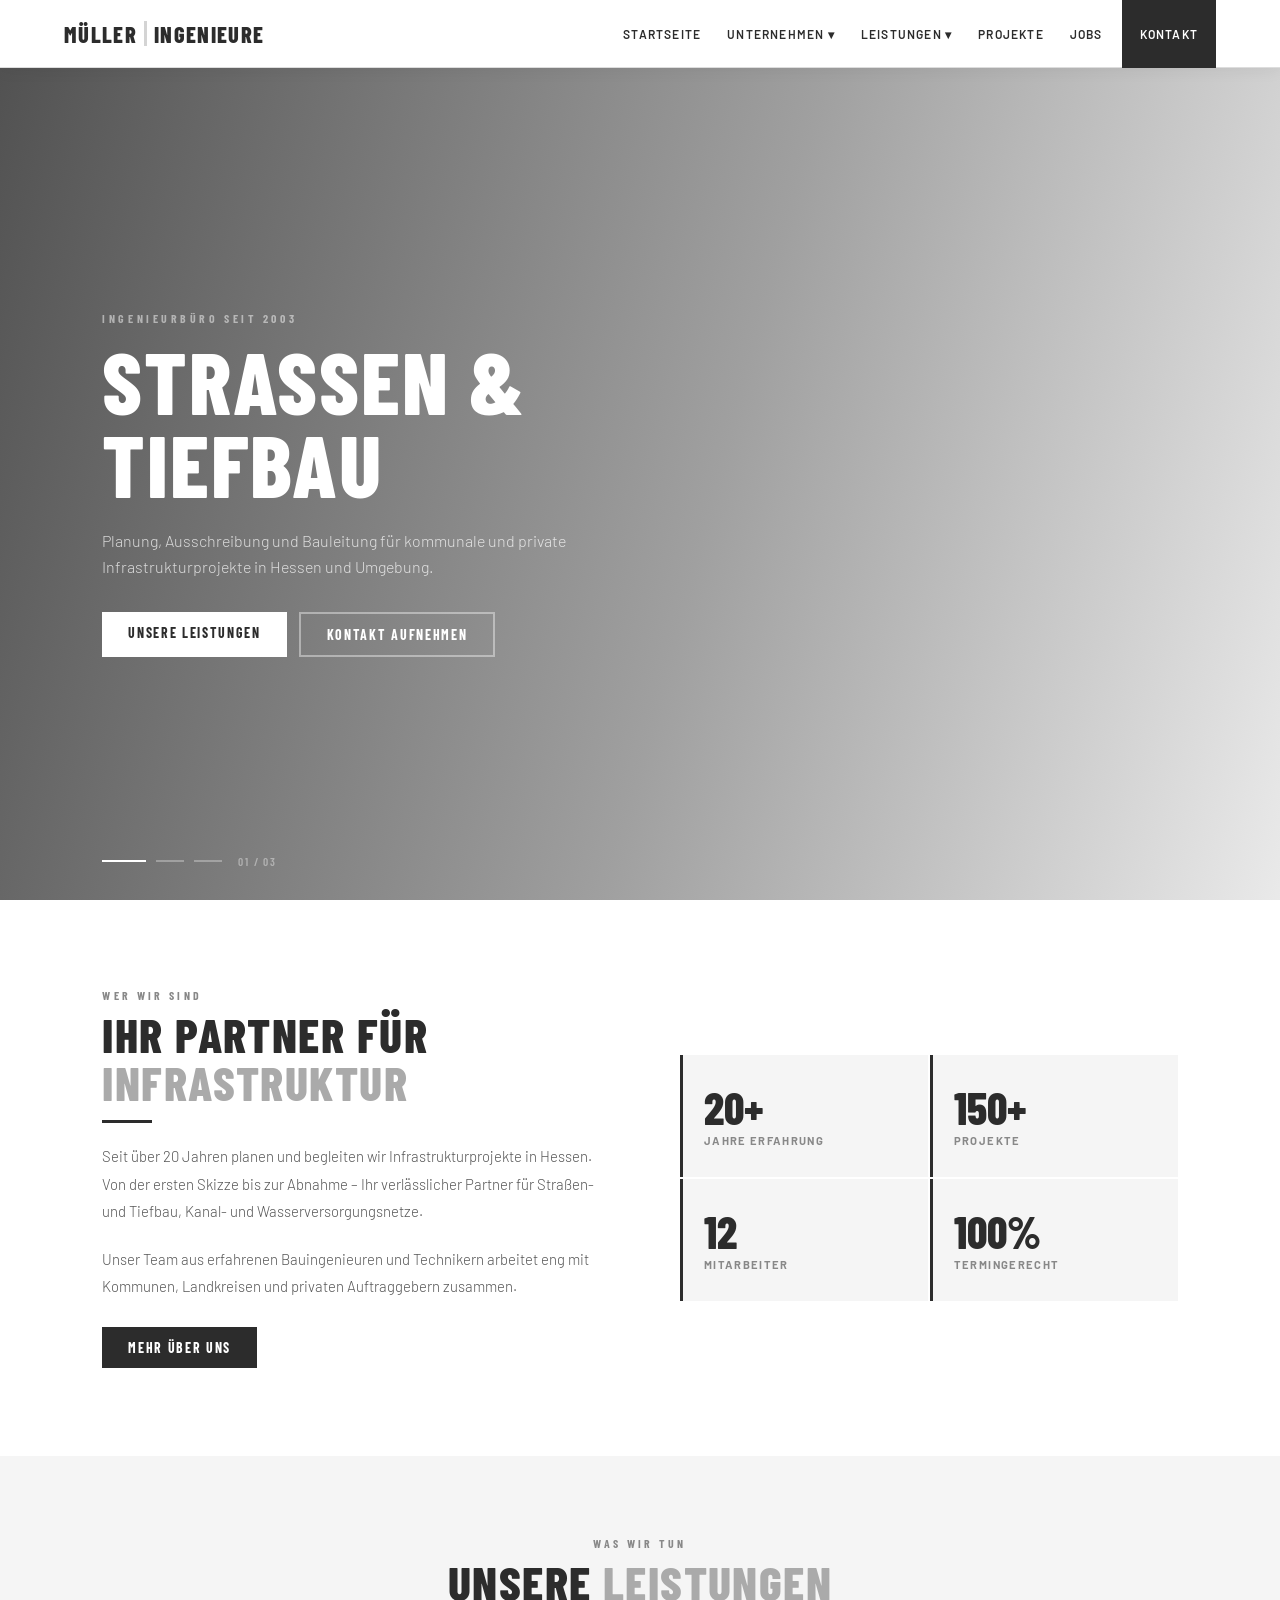
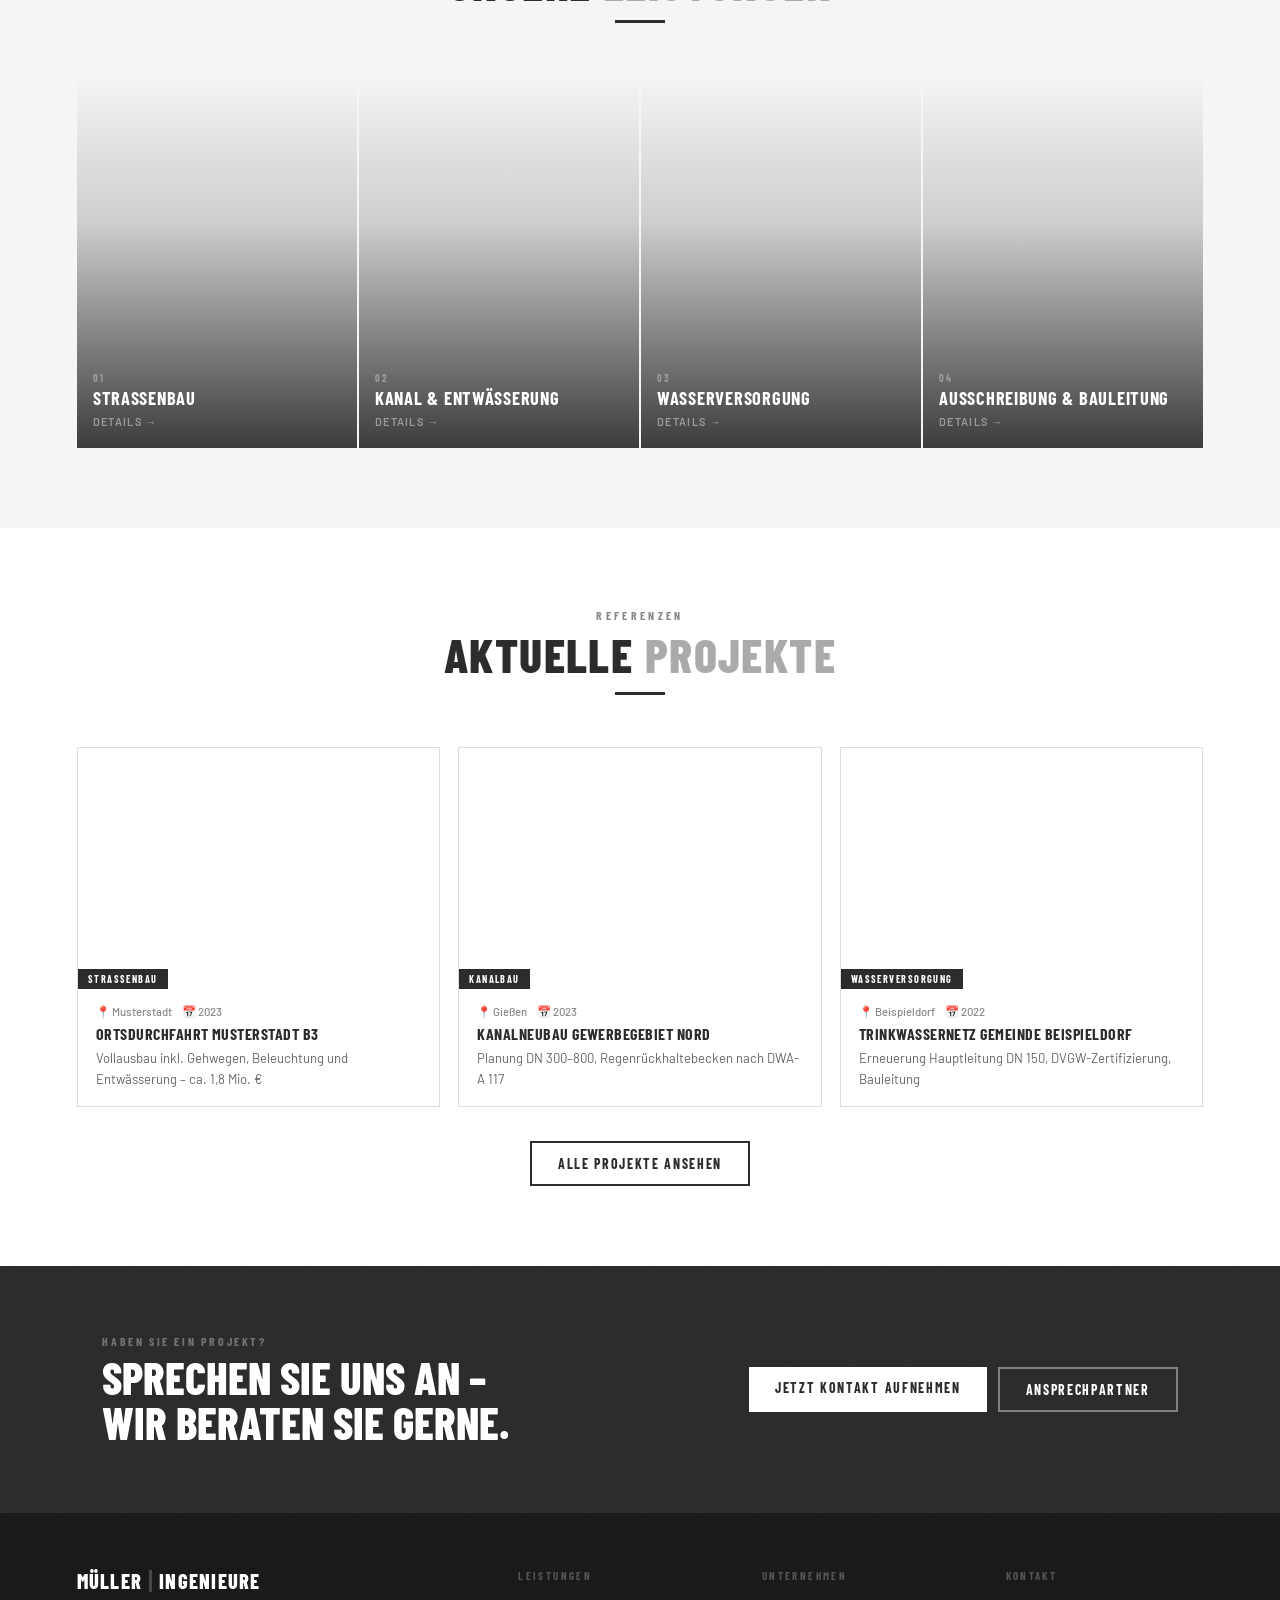
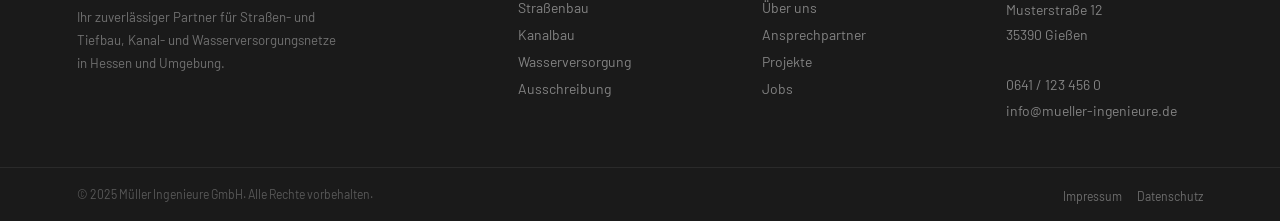
==== index.html @ ed6417db "Update fmt.Println output from 'Hello' to 'Goodbye'" ====
<!DOCTYPE html>
<html lang="de">
<head>
<meta charset="UTF-8">
<meta name="viewport" content="width=device-width, initial-scale=1.0">
<title>Müller Ingenieure – Straßen- und Tiefbau</title>
<link href="https://fonts.googleapis.com/css2?family=Barlow+Condensed:wght@400;600;700;800&family=Barlow:wght@300;400;500;600&display=swap" rel="stylesheet">
<style>
*,*::before,*::after{margin:0;padding:0;box-sizing:border-box}
html{scroll-behavior:smooth}
body{font-family:'Barlow',sans-serif;color:#2c2c2c;background:#fff;overflow-x:hidden}
a{text-decoration:none;color:inherit}
.page{display:none}.page.active{display:block}
/* NAV */
#topnav{position:fixed;top:0;left:0;right:0;z-index:900;height:68px;background:#fff;border-bottom:1px solid #ddd;box-shadow:0 2px 16px rgba(0,0,0,.06);display:flex;align-items:center;justify-content:space-between;padding:0 5%}
.nlogo{font-family:'Barlow Condensed',sans-serif;font-size:1.4rem;font-weight:800;color:#2c2c2c;letter-spacing:.06em;text-transform:uppercase;display:flex;align-items:center;gap:7px;cursor:pointer}
.nlogo em{display:inline-block;width:3px;height:1.1em;background:#2c2c2c;opacity:.2;font-style:normal}
.nlinks{display:flex;list-style:none}
.nlinks>li{position:relative}
.nlinks>li>a{display:block;padding:0 13px;line-height:68px;font-size:.75rem;font-weight:600;letter-spacing:.1em;text-transform:uppercase;transition:color .2s,background .2s}
.nlinks>li>a:hover,.nlinks>li:hover>a{color:#888;background:#f5f5f5}
.ncta{background:#2c2c2c!important;color:#fff!important;padding:0 18px!important;margin-left:6px}
.ncta:hover{background:#444!important}
.drop{display:none;position:absolute;top:68px;left:0;background:#fff;border-top:2px solid #2c2c2c;box-shadow:0 8px 24px rgba(0,0,0,.10);min-width:210px;z-index:1000}
.nlinks li:hover .drop{display:block}
.drop a{display:block;padding:11px 20px;font-size:.81rem;font-weight:500;letter-spacing:.04em;border-bottom:1px solid #f5f5f5;transition:background .15s,padding-left .15s}
.drop a:hover{background:#f5f5f5;padding-left:26px}
.hbg{display:none;flex-direction:column;gap:5px;cursor:pointer;padding:4px}
.hbg span{display:block;width:24px;height:2px;background:#2c2c2c}
#mobnav{display:none;position:fixed;top:68px;left:0;right:0;background:#fff;border-bottom:1px solid #ddd;z-index:899;padding:16px 5%;flex-direction:column}
#mobnav.open{display:flex}
#mobnav a{display:block;padding:12px 0;font-size:.9rem;font-weight:600;letter-spacing:.06em;text-transform:uppercase;border-bottom:1px solid #f5f5f5}
/* SHARED */
.sec{padding:80px 6%}.sec.bgl{background:#f5f5f5}.sec.bgd{background:#2c2c2c}
.sh{text-align:center;margin-bottom:52px}
.stag{font-family:'Barlow Condensed',sans-serif;font-size:.74rem;font-weight:700;letter-spacing:.28em;text-transform:uppercase;color:#888;margin-bottom:8px}
.stitle{font-family:'Barlow Condensed',sans-serif;font-size:clamp(2rem,4vw,3rem);font-weight:800;color:#2c2c2c;text-transform:uppercase;letter-spacing:.03em;line-height:1}
.stitle span{color:#aaa}
.sdiv{width:50px;height:3px;background:#2c2c2c;margin:14px auto 0}
.ph{height:230px;background:#2c2c2c;display:flex;align-items:center;padding:0 8%;position:relative;overflow:hidden}
.ph::before{content:'';position:absolute;inset:0;background:repeating-linear-gradient(-45deg,transparent,transparent 60px,rgba(255,255,255,.02) 60px,rgba(255,255,255,.02) 61px)}
.phi{position:relative;z-index:2}
.phi .stag{color:rgba(255,255,255,.4)}
.phi h1{font-family:'Barlow Condensed',sans-serif;font-size:clamp(2.4rem,5vw,4rem);font-weight:800;color:#fff;text-transform:uppercase;letter-spacing:.03em;line-height:1}
.bc{margin-top:12px;font-size:.76rem;color:rgba(255,255,255,.4);letter-spacing:.06em}
.bc a{color:rgba(255,255,255,.55)}.bc span{margin:0 7px}
.btn{display:inline-block;padding:12px 26px;font-family:'Barlow Condensed',sans-serif;font-size:.87rem;font-weight:700;letter-spacing:.12em;text-transform:uppercase;border:none;cursor:pointer;transition:all .2s}
.bd{background:#2c2c2c;color:#fff}.bd:hover{background:#444}
.bo{background:transparent;color:#2c2c2c;border:2px solid #2c2c2c}.bo:hover{background:#2c2c2c;color:#fff}
.bl{background:#fff;color:#2c2c2c}.bl:hover{background:#f5f5f5}
.bg2{background:transparent;color:#fff;border:2px solid rgba(255,255,255,.4)}.bg2:hover{border-color:#fff}
/* HERO */
.hero{height:calc(100vh - 68px);min-height:520px;position:relative;overflow:hidden}
.sl{position:absolute;inset:0;opacity:0;transition:opacity 1.2s ease}
.sl.active{opacity:1;z-index:2}
.slbg{position:absolute;inset:0;background-size:cover;background-position:center;transform:scale(1.06);transition:transform 7s ease;filter:grayscale(25%)}
.sl.active .slbg{transform:scale(1)}
.slov{position:absolute;inset:0;background:linear-gradient(105deg,rgba(44,44,44,.82) 0%,rgba(44,44,44,.45) 55%,rgba(44,44,44,.1) 100%)}
.slc{position:relative;z-index:3;height:100%;display:flex;flex-direction:column;justify-content:center;padding:0 8%;max-width:760px}
.se{font-family:'Barlow Condensed',sans-serif;font-size:.74rem;font-weight:700;letter-spacing:.3em;text-transform:uppercase;color:rgba(255,255,255,.5);margin-bottom:14px;opacity:0;transform:translateY(16px);transition:opacity .6s .4s,transform .6s .4s}
.st{font-family:'Barlow Condensed',sans-serif;font-size:clamp(3rem,7vw,5.5rem);font-weight:800;line-height:.95;color:#fff;text-transform:uppercase;letter-spacing:.02em;margin-bottom:22px;opacity:0;transform:translateY(24px);transition:opacity .7s .6s,transform .7s .6s}
.ss{font-size:1rem;font-weight:300;color:rgba(255,255,255,.75);line-height:1.65;max-width:480px;margin-bottom:32px;opacity:0;transform:translateY(16px);transition:opacity .7s .8s,transform .7s .8s}
.sb{display:flex;gap:12px;flex-wrap:wrap;opacity:0;transform:translateY(16px);transition:opacity .7s 1s,transform .7s 1s}
.sl.active .se,.sl.active .st,.sl.active .ss,.sl.active .sb{opacity:1;transform:translateY(0)}
.snav{position:absolute;bottom:32px;left:8%;z-index:10;display:flex;align-items:center;gap:10px}
.dot{width:28px;height:2px;background:rgba(255,255,255,.3);cursor:pointer;transition:all .3s}
.dot.active{background:#fff;width:44px}
.sctr{font-family:'Barlow Condensed',sans-serif;font-size:.72rem;font-weight:600;color:rgba(255,255,255,.4);letter-spacing:.15em;margin-left:6px}
/* INTRO */
.ig{display:grid;grid-template-columns:1fr 1fr;gap:80px;align-items:center;padding:88px 8%}
.it .stitle{text-align:left}.it .sdiv{margin:14px 0 0}
.it p{margin-top:20px;font-size:.93rem;font-weight:300;line-height:1.85;color:#555}
.nums{display:grid;grid-template-columns:1fr 1fr;gap:2px}
.nb{background:#f5f5f5;padding:30px 24px;position:relative}
.nb::before{content:'';position:absolute;top:0;left:0;width:3px;height:100%;background:#2c2c2c}
.nb strong{display:block;font-family:'Barlow Condensed',sans-serif;font-size:2.8rem;font-weight:800;color:#2c2c2c;line-height:1}
.nb span{display:block;margin-top:4px;font-size:.7rem;font-weight:700;letter-spacing:.12em;text-transform:uppercase;color:#888}
/* LEISTUNGEN KACHELN */
.lg4{display:grid;grid-template-columns:repeat(4,1fr);gap:2px}
.lc{position:relative;aspect-ratio:3/4;overflow:hidden;cursor:pointer}
.lcbg{position:absolute;inset:0;background-size:cover;background-position:center;filter:grayscale(55%);transition:transform .5s,filter .4s}
.lc:hover .lcbg{transform:scale(1.07);filter:grayscale(0%)}
.lcov{position:absolute;inset:0;background:linear-gradient(to top,rgba(44,44,44,.92) 0%,rgba(44,44,44,.2) 60%,transparent 100%)}
.lcnt{position:absolute;bottom:0;left:0;right:0;padding:20px 16px}
.lnum{font-family:'Barlow Condensed',sans-serif;font-size:.64rem;font-weight:700;letter-spacing:.2em;color:rgba(255,255,255,.35);margin-bottom:4px}
.lttl{font-family:'Barlow Condensed',sans-serif;font-size:1.15rem;font-weight:700;color:#fff;text-transform:uppercase;letter-spacing:.04em;line-height:1.1;margin-bottom:7px}
.llnk{font-size:.68rem;font-weight:600;letter-spacing:.12em;text-transform:uppercase;color:rgba(255,255,255,.45);transition:color .2s}
.lc:hover .llnk{color:#fff}
/* PROJEKT KARTEN */
.pg{display:grid;grid-template-columns:repeat(3,1fr);gap:18px}
.pc{background:#fff;border:1px solid #ddd;overflow:hidden;transition:transform .3s,box-shadow .3s}
.pc:hover{transform:translateY(-4px);box-shadow:0 12px 32px rgba(0,0,0,.10)}
.pc.hidden{display:none}
.pi{width:100%;aspect-ratio:3/2;background-size:cover;background-position:center;position:relative;filter:grayscale(20%);transition:filter .3s}
.pc:hover .pi{filter:grayscale(0%)}
.ptag{position:absolute;bottom:0;left:0;background:#2c2c2c;color:#fff;font-family:'Barlow Condensed',sans-serif;font-size:.64rem;font-weight:700;letter-spacing:.14em;text-transform:uppercase;padding:4px 10px}
.pb{padding:16px 18px}
.pm{display:flex;gap:10px;flex-wrap:wrap;margin-bottom:5px}
.pm span{font-size:.71rem;color:#888;font-weight:500}
.pnm{font-family:'Barlow Condensed',sans-serif;font-size:1rem;font-weight:700;color:#2c2c2c;text-transform:uppercase;letter-spacing:.03em;line-height:1.2;margin-bottom:5px}
.pdsc{font-size:.82rem;color:#666;line-height:1.6}
.fbar{display:flex;flex-wrap:wrap;gap:5px;justify-content:center;margin-bottom:40px}
.fb{padding:8px 20px;border:1px solid #ddd;background:transparent;color:#888;font-family:'Barlow Condensed',sans-serif;font-size:.78rem;font-weight:700;letter-spacing:.12em;text-transform:uppercase;cursor:pointer;transition:all .2s}
.fb:hover{border-color:#2c2c2c;color:#2c2c2c}
.fb.active{background:#2c2c2c;border-color:#2c2c2c;color:#fff}
/* CTA */
.cta{background:#2c2c2c;padding:68px 8%;display:flex;align-items:center;justify-content:space-between;flex-wrap:wrap;gap:26px;position:relative;overflow:hidden}
.cta::before{content:'';position:absolute;inset:0;background:repeating-linear-gradient(-45deg,transparent,transparent 40px,rgba(255,255,255,.02) 40px,rgba(255,255,255,.02) 41px)}
.ctatxt{position:relative}
.ctatxt p{font-family:'Barlow Condensed',sans-serif;font-size:.74rem;font-weight:700;letter-spacing:.22em;text-transform:uppercase;color:rgba(255,255,255,.35);margin-bottom:7px}
.ctatxt h2{font-family:'Barlow Condensed',sans-serif;font-size:clamp(1.8rem,3.5vw,2.8rem);font-weight:800;color:#fff;text-transform:uppercase;line-height:1}
.ctaact{position:relative;display:flex;gap:11px;flex-wrap:wrap}
/* ÜBER UNS */
.ug{display:grid;grid-template-columns:1fr 1fr;gap:78px;align-items:center;padding:88px 8%}
.uiw{position:relative}
.uimg{width:100%;aspect-ratio:4/3;background-size:cover;background-position:center;filter:grayscale(20%)}
.uiw::after{content:'';position:absolute;bottom:-16px;right:-16px;width:55%;height:55%;border:3px solid #e0e0e0;z-index:-1}
.ut .stitle{text-align:left}.ut .sdiv{margin:14px 0 0}
.ut p{margin-top:20px;font-size:.91rem;font-weight:300;line-height:1.85;color:#555}
.wg{display:grid;grid-template-columns:repeat(3,1fr);gap:2px}
.wb{background:#fff;padding:34px 26px;border-top:3px solid transparent;transition:border-color .3s}
.wb:hover{border-color:#2c2c2c}
.wi{font-size:1.9rem;margin-bottom:12px}
.wt{font-family:'Barlow Condensed',sans-serif;font-size:1.05rem;font-weight:700;color:#2c2c2c;text-transform:uppercase;letter-spacing:.05em;margin-bottom:8px}
.wtx{font-size:.84rem;color:#888;line-height:1.7}
.tli{display:flex;gap:24px;margin-bottom:36px;position:relative;max-width:660px;margin-left:auto;margin-right:auto}
.tli:not(:last-child)::after{content:'';position:absolute;left:37px;top:50px;width:2px;bottom:-36px;background:#e0e0e0}
.tly{flex-shrink:0;width:74px;height:74px;background:#2c2c2c;display:flex;align-items:center;justify-content:center;font-family:'Barlow Condensed',sans-serif;font-size:.88rem;font-weight:800;color:#fff;letter-spacing:.04em;position:relative;z-index:1}
.tlc{padding-top:18px}
.tlc h3{font-family:'Barlow Condensed',sans-serif;font-size:1.05rem;font-weight:700;color:#2c2c2c;text-transform:uppercase;letter-spacing:.04em;margin-bottom:4px}
.tlc p{font-size:.84rem;color:#888;line-height:1.7}
/* TEAM */
.tg{display:grid;grid-template-columns:repeat(3,1fr);gap:20px}
.tc{background:#fff;border:1px solid #ddd;overflow:hidden;transition:transform .3s,box-shadow .3s}
.tc:hover{transform:translateY(-4px);box-shadow:0 12px 32px rgba(0,0,0,.09)}
.tp{width:100%;aspect-ratio:3/4;background-size:cover;background-position:top center;filter:grayscale(25%);transition:filter .3s}
.tc:hover .tp{filter:grayscale(0%)}
.tbdy{padding:20px 17px}
.trol{font-family:'Barlow Condensed',sans-serif;font-size:.64rem;font-weight:700;letter-spacing:.22em;text-transform:uppercase;color:#888;margin-bottom:4px}
.tnm{font-family:'Barlow Condensed',sans-serif;font-size:1.28rem;font-weight:800;color:#2c2c2c;text-transform:uppercase;letter-spacing:.03em;line-height:1.1;margin-bottom:9px}
.tfo{font-size:.81rem;color:#555;line-height:1.6;margin-bottom:14px}
.tco{border-top:1px solid #eee;padding-top:12px}
.tco a{display:flex;align-items:center;gap:7px;font-size:.8rem;color:#888;margin-bottom:6px;transition:color .2s}
.tco a:hover{color:#2c2c2c}
/* LEISTUNGEN SEITE */
.lss{padding:88px 8%;display:grid;grid-template-columns:1fr 1fr;gap:78px;align-items:center}
.lss.rev{direction:rtl}.lss.rev>*{direction:ltr}
.lss.bgl{background:#f5f5f5}
.limg{width:100%;aspect-ratio:4/3;background-size:cover;background-position:center;filter:grayscale(20%)}
.lt .stitle{text-align:left;font-size:clamp(1.8rem,3vw,2.4rem)}
.lt .sdiv{margin:12px 0 0}
.lt p{margin-top:18px;font-size:.89rem;font-weight:300;line-height:1.85;color:#555}
.ll{margin-top:18px;list-style:none;display:flex;flex-direction:column;gap:7px}
.ll li{display:flex;align-items:flex-start;gap:10px;font-size:.85rem;color:#444;line-height:1.5}
.ll li::before{content:'→';font-family:'Barlow Condensed',sans-serif;font-weight:700;color:#2c2c2c;flex-shrink:0;margin-top:1px}
.lbdg{display:inline-block;margin-top:16px;padding:8px 14px;background:#2c2c2c;color:#fff;font-family:'Barlow Condensed',sans-serif;font-size:.7rem;font-weight:700;letter-spacing:.15em;text-transform:uppercase}
/* JOBS */
.beng{display:grid;grid-template-columns:repeat(4,1fr);gap:2px}
.bbi{background:#fff;padding:28px 22px}
.bicon{font-size:1.9rem;margin-bottom:11px}
.btit{font-family:'Barlow Condensed',sans-serif;font-size:1rem;font-weight:700;color:#2c2c2c;text-transform:uppercase;letter-spacing:.05em;margin-bottom:7px}
.btxt{font-size:.83rem;color:#888;line-height:1.65}
.jlist{display:flex;flex-direction:column;gap:2px;margin-bottom:42px}
.jcard{border:1px solid #ddd;padding:24px 28px;display:flex;justify-content:space-between;align-items:center;flex-wrap:wrap;gap:14px;background:#fff;transition:border-color .2s,transform .2s}
.jcard:hover{border-color:#2c2c2c;transform:translateX(4px)}
.jttl{font-family:'Barlow Condensed',sans-serif;font-size:1.18rem;font-weight:700;color:#2c2c2c;text-transform:uppercase;letter-spacing:.04em;margin-bottom:6px}
.jtags{display:flex;flex-wrap:wrap;gap:5px}
.jtag{font-family:'Barlow Condensed',sans-serif;font-size:.64rem;font-weight:700;letter-spacing:.14em;text-transform:uppercase;color:#888;background:#f5f5f5;padding:3px 9px}
.ini{background:#f5f5f5;padding:38px 42px;display:flex;justify-content:space-between;align-items:center;flex-wrap:wrap;gap:22px;border-left:4px solid #2c2c2c}
.ini h3{font-family:'Barlow Condensed',sans-serif;font-size:1.38rem;font-weight:800;color:#2c2c2c;text-transform:uppercase;letter-spacing:.04em;margin-bottom:7px}
.ini p{font-size:.86rem;color:#888;line-height:1.7;max-width:470px}
/* KONTAKT */
.kg{display:grid;grid-template-columns:1fr 1.4fr;gap:66px;align-items:start}
.kh{font-family:'Barlow Condensed',sans-serif;font-size:1.45rem;font-weight:800;color:#2c2c2c;text-transform:uppercase;letter-spacing:.04em;margin-bottom:22px}
.ii{display:flex;gap:13px;margin-bottom:18px;align-items:flex-start}
.iico{width:38px;height:38px;background:#f5f5f5;display:flex;align-items:center;justify-content:center;font-size:.92rem;flex-shrink:0}
.itx strong{display:block;font-size:.67rem;font-weight:700;letter-spacing:.17em;text-transform:uppercase;color:#888;margin-bottom:2px}
.itx span{font-size:.87rem;color:#2c2c2c;line-height:1.6}
.itx a{color:#2c2c2c;transition:color .2s}.itx a:hover{color:#888}
.fttl{font-family:'Barlow Condensed',sans-serif;font-size:1.45rem;font-weight:800;color:#2c2c2c;text-transform:uppercase;letter-spacing:.04em;margin-bottom:22px}
.fr2{display:grid;grid-template-columns:1fr 1fr;gap:10px}
.fg{display:flex;flex-direction:column;gap:5px;margin-bottom:10px}
.fg label{font-size:.67rem;font-weight:700;letter-spacing:.14em;text-transform:uppercase;color:#888}
.fg input,.fg textarea,.fg select{width:100%;padding:12px 13px;border:1px solid #ddd;background:#f5f5f5;font-family:'Barlow',sans-serif;font-size:.89rem;color:#2c2c2c;outline:none;transition:border-color .2s,background .2s;appearance:none;-webkit-appearance:none}
.fg input:focus,.fg textarea:focus,.fg select:focus{border-color:#2c2c2c;background:#fff}
.fg textarea{height:120px;resize:none}
.fn{font-size:.76rem;color:#888;line-height:1.6;margin-bottom:14px}
.fn a{color:#2c2c2c}
/* FOOTER */
footer{background:#1a1a1a}
.fm{display:grid;grid-template-columns:2fr 1fr 1fr 1fr;gap:46px;padding:56px 6% 44px}
.flogo{font-family:'Barlow Condensed',sans-serif;font-size:1.28rem;font-weight:800;color:#fff;letter-spacing:.06em;text-transform:uppercase;display:flex;align-items:center;gap:7px;margin-bottom:13px}
.flogo em{display:inline-block;width:3px;height:1.1em;background:#fff;opacity:.2;font-style:normal}
.fbrand p{font-size:.83rem;color:rgba(255,255,255,.38);line-height:1.75;max-width:265px}
.fc h4{font-family:'Barlow Condensed',sans-serif;font-size:.68rem;font-weight:700;letter-spacing:.22em;text-transform:uppercase;color:rgba(255,255,255,.26);margin-bottom:15px}
.fc ul{list-style:none}
.fc ul li{margin-bottom:8px}
.fc ul li a{font-size:.875rem;color:rgba(255,255,255,.46);transition:color .2s}
.fc ul li a:hover{color:#fff}
.fc address{font-style:normal;font-size:.875rem;color:rgba(255,255,255,.46);line-height:1.8}
.fbot{border-top:1px solid rgba(255,255,255,.07);padding:17px 6%;display:flex;justify-content:space-between;align-items:center;flex-wrap:wrap;gap:9px}
.fbot p{font-size:.76rem;color:rgba(255,255,255,.27)}
.fbot a{font-size:.76rem;color:rgba(255,255,255,.37);margin-left:15px;transition:color .2s}
.fbot a:hover{color:#fff}
/* RESPONSIVE */
@media(max-width:1000px){.lg4{grid-template-columns:repeat(2,1fr)}.beng{grid-template-columns:repeat(2,1fr)}}
@media(max-width:900px){.nlinks{display:none}.hbg{display:flex}.fm{grid-template-columns:1fr 1fr}.tg{grid-template-columns:1fr 1fr}.pg{grid-template-columns:1fr 1fr}.ig{grid-template-columns:1fr;gap:38px;padding:58px 5%}.ug{grid-template-columns:1fr;gap:38px;padding:58px 5%}.lss{grid-template-columns:1fr;gap:26px;padding:58px 5%}.lss.rev{direction:ltr}.kg{grid-template-columns:1fr;gap:38px}.fr2{grid-template-columns:1fr}}
@media(max-width:600px){.fm{grid-template-columns:1fr}.tg{grid-template-columns:1fr}.pg{grid-template-columns:1fr}.wg{grid-template-columns:1fr}.sec{padding:58px 5%}.jcard{flex-direction:column;align-items:flex-start}.ini{padding:26px 20px}}
</style>
</head>
<body>

<!-- NAV -->
<div id="topnav">
  <div class="nlogo" onclick="go('home')">Müller<em></em>Ingenieure</div>
  <ul class="nlinks">
    <li><a href="#" onclick="go('home');return false">Startseite</a></li>
    <li><a href="#" onclick="go('ueber');return false">Unternehmen &#9662;</a>
      <div class="drop">
        <a href="#" onclick="go('ueber');return false">Über uns</a>
        <a href="#" onclick="go('asp');return false">Ansprechpartner</a>
      </div>
    </li>
    <li><a href="#" onclick="go('leist');return false">Leistungen &#9662;</a>
      <div class="drop">
        <a href="#" onclick="go('leist');return false">Alle Leistungen</a>
        <a href="#" onclick="go('leist');sTo('lss1');return false">Straßenbau</a>
        <a href="#" onclick="go('leist');sTo('lss2');return false">Kanalbau &amp; Entwässerung</a>
        <a href="#" onclick="go('leist');sTo('lss3');return false">Wasserversorgung</a>
        <a href="#" onclick="go('leist');sTo('lss4');return false">Ausschreibung &amp; Bauleitung</a>
      </div>
    </li>
    <li><a href="#" onclick="go('proj');return false">Projekte</a></li>
    <li><a href="#" onclick="go('jobs');return false">Jobs</a></li>
    <li><a href="#" onclick="go('kontakt');return false" class="ncta">Kontakt</a></li>
  </ul>
  <div class="hbg" id="hbg" onclick="document.getElementById('mobnav').classList.toggle('open')">
    <span></span><span></span><span></span>
  </div>
</div>
<div id="mobnav">
  <a href="#" onclick="go('home');cm();return false">Startseite</a>
  <a href="#" onclick="go('ueber');cm();return false">Über uns</a>
  <a href="#" onclick="go('asp');cm();return false">Ansprechpartner</a>
  <a href="#" onclick="go('leist');cm();return false">Leistungen</a>
  <a href="#" onclick="go('proj');cm();return false">Projekte</a>
  <a href="#" onclick="go('jobs');cm();return false">Jobs</a>
  <a href="#" onclick="go('kontakt');cm();return false">Kontakt</a>
</div>


<!-- ══════════════ STARTSEITE ══════════════ -->
<div id="p-home" class="page active" style="margin-top:68px">

  <!-- HERO SLIDER -->
  <div class="hero">
    <div class="sl active">
      <div class="slbg" style="background-image:url('https://images.unsplash.com/photo-1504307651254-35680f356dfd?w=1800&q=80')"></div>
      <div class="slov"></div>
      <div class="slc">
        <div class="se">Ingenieurbüro seit 2003</div>
        <div class="st">Straßen &amp;<br>Tiefbau</div>
        <div class="ss">Planung, Ausschreibung und Bauleitung für kommunale und private Infrastrukturprojekte in Hessen und Umgebung.</div>
        <div class="sb"><a href="#" onclick="go('leist');return false" class="btn bl">Unsere Leistungen</a><a href="#" onclick="go('kontakt');return false" class="btn bg2">Kontakt aufnehmen</a></div>
      </div>
    </div>
    <div class="sl">
      <div class="slbg" style="background-image:url('https://images.unsplash.com/photo-1541888946425-d81bb19240f5?w=1800&q=80')"></div>
      <div class="slov"></div>
      <div class="slc">
        <div class="se">Entwässerung &amp; Kanal</div>
        <div class="st">Kanal &amp;<br>Entwässerung</div>
        <div class="ss">Planung von Kanalnetzen, Regenrückhaltebecken und Versickerungsanlagen – normgerecht nach DWA-A 117.</div>
        <div class="sb"><a href="#" onclick="go('leist');return false" class="btn bl">Mehr erfahren</a><a href="#" onclick="go('proj');return false" class="btn bg2">Referenzen</a></div>
      </div>
    </div>
    <div class="sl">
      <div class="slbg" style="background-image:url('https://images.unsplash.com/photo-1581093458791-9d42f5e3a469?w=1800&q=80')"></div>
      <div class="slov"></div>
      <div class="slc">
        <div class="se">Wasserversorgung</div>
        <div class="st">Wasser&shy;versorgung</div>
        <div class="ss">Planung und Überwachung von Trinkwasserleitungen und Versorgungsnetzen nach DVGW-Regelwerk.</div>
        <div class="sb"><a href="#" onclick="go('leist');return false" class="btn bl">Mehr erfahren</a><a href="#" onclick="go('kontakt');return false" class="btn bg2">Anfrage stellen</a></div>
      </div>
    </div>
    <div class="snav">
      <div class="dot active" onclick="gS(0)"></div>
      <div class="dot" onclick="gS(1)"></div>
      <div class="dot" onclick="gS(2)"></div>
      <span class="sctr" id="sctr">01 / 03</span>
    </div>
  </div>

  <!-- INTRO -->
  <div class="ig">
    <div class="it">
      <div class="stag">Wer wir sind</div>
      <div class="stitle">Ihr Partner für<br><span>Infrastruktur</span></div>
      <div class="sdiv" style="margin:14px 0 0"></div>
      <p>Seit über 20 Jahren planen und begleiten wir Infrastrukturprojekte in Hessen. Von der ersten Skizze bis zur Abnahme – Ihr verlässlicher Partner für Straßen- und Tiefbau, Kanal- und Wasserversorgungsnetze.</p>
      <p>Unser Team aus erfahrenen Bauingenieuren und Technikern arbeitet eng mit Kommunen, Landkreisen und privaten Auftraggebern zusammen.</p>
      <a href="#" onclick="go('ueber');return false" class="btn bd" style="margin-top:26px">Mehr über uns</a>
    </div>
    <div class="nums">
      <div class="nb"><strong>20+</strong><span>Jahre Erfahrung</span></div>
      <div class="nb"><strong>150+</strong><span>Projekte</span></div>
      <div class="nb"><strong>12</strong><span>Mitarbeiter</span></div>
      <div class="nb"><strong>100%</strong><span>Termingerecht</span></div>
    </div>
  </div>

  <!-- LEISTUNGEN KACHELN -->
  <div class="sec bgl">
    <div class="sh"><div class="stag">Was wir tun</div><div class="stitle">Unsere <span>Leistungen</span></div><div class="sdiv"></div></div>
    <div class="lg4">
      <div class="lc" onclick="go('leist')"><div class="lcbg" style="background-image:url('https://images.unsplash.com/photo-1558618666-fcd25c85cd64?w=600&q=80')"></div><div class="lcov"></div><div class="lcnt"><div class="lnum">01</div><div class="lttl">Straßen&shy;bau</div><div class="llnk">Details →</div></div></div>
      <div class="lc" onclick="go('leist')"><div class="lcbg" style="background-image:url('https://images.unsplash.com/photo-1541888946425-d81bb19240f5?w=600&q=80')"></div><div class="lcov"></div><div class="lcnt"><div class="lnum">02</div><div class="lttl">Kanal &amp; Entwässerung</div><div class="llnk">Details →</div></div></div>
      <div class="lc" onclick="go('leist')"><div class="lcbg" style="background-image:url('https://images.unsplash.com/photo-1581093458791-9d42f5e3a469?w=600&q=80')"></div><div class="lcov"></div><div class="lcnt"><div class="lnum">03</div><div class="lttl">Wasser&shy;versorgung</div><div class="llnk">Details →</div></div></div>
      <div class="lc" onclick="go('leist')"><div class="lcbg" style="background-image:url('https://images.unsplash.com/photo-1486325212027-8081e485255e?w=600&q=80')"></div><div class="lcov"></div><div class="lcnt"><div class="lnum">04</div><div class="lttl">Ausschreibung &amp; Bauleitung</div><div class="llnk">Details →</div></div></div>
    </div>
  </div>

  <!-- PROJEKTE VORSCHAU -->
  <div class="sec">
    <div class="sh"><div class="stag">Referenzen</div><div class="stitle">Aktuelle <span>Projekte</span></div><div class="sdiv"></div></div>
    <div class="pg" style="margin-bottom:34px">
      <div class="pc"><div class="pi" style="background-image:url('https://images.unsplash.com/photo-1558618666-fcd25c85cd64?w=600&q=80')"><span class="ptag">Straßenbau</span></div><div class="pb"><div class="pm"><span>📍 Musterstadt</span><span>📅 2023</span></div><div class="pnm">Ortsdurchfahrt Musterstadt B3</div><div class="pdsc">Vollausbau inkl. Gehwegen, Beleuchtung und Entwässerung – ca. 1,8 Mio. €</div></div></div>
      <div class="pc"><div class="pi" style="background-image:url('https://images.unsplash.com/photo-1541888946425-d81bb19240f5?w=600&q=80')"><span class="ptag">Kanalbau</span></div><div class="pb"><div class="pm"><span>📍 Gießen</span><span>📅 2023</span></div><div class="pnm">Kanalneubau Gewerbegebiet Nord</div><div class="pdsc">Planung DN 300–800, Regenrückhaltebecken nach DWA-A 117</div></div></div>
      <div class="pc"><div class="pi" style="background-image:url('https://images.unsplash.com/photo-1581093458791-9d42f5e3a469?w=600&q=80')"><span class="ptag">Wasserversorgung</span></div><div class="pb"><div class="pm"><span>📍 Beispieldorf</span><span>📅 2022</span></div><div class="pnm">Trinkwassernetz Gemeinde Beispieldorf</div><div class="pdsc">Erneuerung Hauptleitung DN 150, DVGW-Zertifizierung, Bauleitung</div></div></div>
    </div>
    <div style="text-align:center"><a href="#" onclick="go('proj');return false" class="btn bo">Alle Projekte ansehen</a></div>
  </div>

  <!-- CTA -->
  <div class="cta">
    <div class="ctatxt"><p>Haben Sie ein Projekt?</p><h2>Sprechen Sie uns an –<br>wir beraten Sie gerne.</h2></div>
    <div class="ctaact"><a href="#" onclick="go('kontakt');return false" class="btn bl">Jetzt Kontakt aufnehmen</a><a href="#" onclick="go('asp');return false" class="btn bg2">Ansprechpartner</a></div>
  </div>
</div>


<!-- ══════════════ ÜBER UNS ══════════════ -->
<div id="p-ueber" class="page" style="margin-top:68px">
  <div class="ph"><div class="phi"><div class="stag">Unternehmen</div><h1>Über uns</h1><div class="bc"><a href="#" onclick="go('home');return false">Startseite</a><span>›</span>Über uns</div></div></div>
  <div class="ug">
    <div class="uiw"><div class="uimg" style="background-image:url('https://images.unsplash.com/photo-1590674899484-d5640e854abe?w=700&q=80')"></div></div>
    <div class="ut">
      <div class="stag">Seit 2003</div><div class="stitle">Müller<br><span>Ingenieure</span></div><div class="sdiv" style="margin:14px 0 0"></div>
      <p>Das Ingenieurbüro Müller wurde 2003 in Gießen gegründet und ist seitdem ein verlässlicher Partner für Kommunen, Landkreise und private Auftraggeber in Hessen und Umgebung.</p>
      <p>Unsere Stärke liegt in der ganzheitlichen Betreuung von Infrastrukturprojekten – von der Bestandsaufnahme über die HOAI-konforme Planung bis zur abgeschlossenen Bauleitung.</p>
      <p>Wir arbeiten mit AutoCAD Civil 3D und orientieren uns an den geltenden Normen (DVGW, DWA, HOAI, VOB).</p>
    </div>
  </div>
  <div class="sec bgl">
    <div class="sh"><div class="stag">Unsere Prinzipien</div><div class="stitle">Was uns <span>auszeichnet</span></div><div class="sdiv"></div></div>
    <div class="wg">
      <div class="wb"><div class="wi">🏗️</div><div class="wt">Erfahrung</div><div class="wtx">Über 20 Jahre Erfahrung in der Planung und Bauleitung von Tiefbaumaßnahmen aller Größenordnungen.</div></div>
      <div class="wb"><div class="wi">📐</div><div class="wt">Präzision</div><div class="wtx">Sorgfältige normgerechte Ausführung – von der Entwurfsplanung bis zur Ausführungsplanung nach HOAI.</div></div>
      <div class="wb"><div class="wi">🤝</div><div class="wt">Verlässlichkeit</div><div class="wtx">Termine und Budgets werden eingehalten. Transparente Kommunikation auf Augenhöhe.</div></div>
      <div class="wb"><div class="wi">⚙️</div><div class="wt">Aktuelle Technik</div><div class="wtx">AutoCAD Civil 3D, KOSTRA-DWD, stets aktuelle DWA- und DVGW-Normenkenntnisse.</div></div>
      <div class="wb"><div class="wi">🌱</div><div class="wt">Nachhaltigkeit</div><div class="wtx">Ressourcenschonende Lösungen und dezentrale Regenwasserbewirtschaftung.</div></div>
      <div class="wb"><div class="wi">📍</div><div class="wt">Regional</div><div class="wtx">Tiefe Kenntnisse der hessischen Behördenstrukturen und Förderprogramme.</div></div>
    </div>
  </div>
  <div class="sec">
    <div class="sh"><div class="stag">Geschichte</div><div class="stitle">Unser <span>Werdegang</span></div><div class="sdiv"></div></div>
    <div class="tli"><div class="tly">2003</div><div class="tlc"><h3>Gründung in Gießen</h3><p>Eröffnung des Büros durch Dipl.-Ing. Klaus Müller, zunächst mit Schwerpunkt kommunaler Straßenbau.</p></div></div>
    <div class="tli"><div class="tly">2008</div><div class="tlc"><h3>Erweiterung Kanal &amp; Wasser</h3><p>Ausbau auf Kanalplanung und Wasserversorgungsnetze. Erste interkommunale Projekte.</p></div></div>
    <div class="tli"><div class="tly">2015</div><div class="tlc"><h3>Umzug &amp; Teamerweiterung</h3><p>Bezug der neuen Büroräume, Wachstum auf 10 Mitarbeitende.</p></div></div>
    <div class="tli"><div class="tly">Heute</div><div class="tlc"><h3>12 Mitarbeiter, 150+ Projekte</h3><p>Verlässlicher Partner für die öffentliche Hand und private Auftraggeber in der Region.</p></div></div>
  </div>
</div>


<!-- ══════════════ ANSPRECHPARTNER ══════════════ -->
<div id="p-asp" class="page" style="margin-top:68px">
  <div class="ph"><div class="phi"><div class="stag">Unternehmen</div><h1>Ansprechpartner</h1><div class="bc"><a href="#" onclick="go('home');return false">Startseite</a><span>›</span>Ansprechpartner</div></div></div>
  <div class="sec">
    <div class="sh"><div class="stag">Unser Team</div><div class="stitle">Ihre <span>Ansprechpartner</span></div><div class="sdiv"></div></div>
    <div class="tg">
      <div class="tc"><div class="tp" style="background-image:url('https://images.unsplash.com/photo-1560250097-0b93528c311a?w=400&q=80')"></div><div class="tbdy"><div class="trol">Geschäftsführung</div><div class="tnm">Klaus Müller</div><div class="tfo">Dipl.-Ing. (FH) Bauingenieurwesen. Straßenplanung und Projektleitung größerer Tiefbaumaßnahmen.</div><div class="tco"><a href="tel:06411234560">📞 0641 / 123 456 0</a><a href="mailto:k.mueller@mueller-ingenieure.de">✉️ k.mueller@mueller-ingenieure.de</a></div></div></div>
      <div class="tc"><div class="tp" style="background-image:url('https://images.unsplash.com/photo-1573497019940-1c28c88b4f3e?w=400&q=80')"></div><div class="tbdy"><div class="trol">Projektleiterin Kanal &amp; Entwässerung</div><div class="tnm">Anna Becker</div><div class="tfo">M.Sc. Bauingenieurwesen. Kanalnetze, Regenrückhaltung und DWA-A 117-Nachweise.</div><div class="tco"><a href="tel:06411234561">📞 0641 / 123 456 1</a><a href="mailto:a.becker@mueller-ingenieure.de">✉️ a.becker@mueller-ingenieure.de</a></div></div></div>
      <div class="tc"><div class="tp" style="background-image:url('https://images.unsplash.com/photo-1507003211169-0a1dd7228f2d?w=400&q=80')"></div><div class="tbdy"><div class="trol">Projektleiter Wasserversorgung</div><div class="tnm">Thomas Weber</div><div class="tfo">B.Eng. Umwelttechnik. Wasserversorgungsnetze, DVGW-Planung und hydraulische Berechnungen.</div><div class="tco"><a href="tel:06411234562">📞 0641 / 123 456 2</a><a href="mailto:t.weber@mueller-ingenieure.de">✉️ t.weber@mueller-ingenieure.de</a></div></div></div>
      <div class="tc"><div class="tp" style="background-image:url('https://images.unsplash.com/photo-1580489944761-15a19d654956?w=400&q=80')"></div><div class="tbdy"><div class="trol">Vermessung &amp; CAD</div><div class="tnm">Sandra Hoffmann</div><div class="tfo">Technikerin für Vermessung. Bestandsaufnahmen, Lageplanbearbeitung und AutoCAD Civil 3D.</div><div class="tco"><a href="tel:06411234563">📞 0641 / 123 456 3</a><a href="mailto:s.hoffmann@mueller-ingenieure.de">✉️ s.hoffmann@mueller-ingenieure.de</a></div></div></div>
      <div class="tc"><div class="tp" style="background-image:url('https://images.unsplash.com/photo-1472099645785-5658abf4ff4e?w=400&q=80')"></div><div class="tbdy"><div class="trol">Bauleitung</div><div class="tnm">Martin Klein</div><div class="tfo">Techniker Tiefbau. Örtliche Bauüberwachung, Aufmaß und Abrechnung nach VOB.</div><div class="tco"><a href="tel:06411234564">📞 0641 / 123 456 4</a><a href="mailto:m.klein@mueller-ingenieure.de">✉️ m.klein@mueller-ingenieure.de</a></div></div></div>
      <div class="tc"><div class="tp" style="background-image:url('https://images.unsplash.com/photo-1551836022-deb4988cc6c0?w=400&q=80')"></div><div class="tbdy"><div class="trol">Büromanagement</div><div class="tnm">Lisa Neumann</div><div class="tfo">Kauffrau für Büromanagement. Angebote, Rechnungswesen, Terminkoordination.</div><div class="tco"><a href="tel:06411234560">📞 0641 / 123 456 0</a><a href="mailto:info@mueller-ingenieure.de">✉️ info@mueller-ingenieure.de</a></div></div></div>
    </div>
  </div>
</div>


<!-- ══════════════ LEISTUNGEN ══════════════ -->
<div id="p-leist" class="page" style="margin-top:68px">
  <div class="ph"><div class="phi"><div class="stag">Was wir tun</div><h1>Leistungen</h1><div class="bc"><a href="#" onclick="go('home');return false">Startseite</a><span>›</span>Leistungen</div></div></div>
  <div class="lss" id="lss1"><div class="limg" style="background-image:url('https://images.unsplash.com/photo-1558618666-fcd25c85cd64?w=700&q=80')"></div><div class="lt"><div class="stag">Leistung 01</div><div class="stitle">Straßen&shy;<span>bau</span></div><div class="sdiv" style="margin:12px 0 0"></div><p>Wir planen und betreuen Straßenbaumaßnahmen von der Erschließungsstraße bis zur Kreisstraße – nach HOAI und den Regelwerken der RStO, RASt und FGSV.</p><ul class="ll"><li>Entwurfs- und Ausführungsplanung (HOAI LP 3–5)</li><li>Ausschreibung und Vergabe (LP 6–7)</li><li>Örtliche Bauüberwachung und Abrechnung (LP 8)</li><li>Ortsdurchfahrten, Erschließungsstraßen, Radwege</li><li>Deckenerneuerungen und Belagssanierungen</li></ul><div class="lbdg">HOAI Leistungsphasen 1–9</div></div></div>
  <div class="lss rev bgl" id="lss2"><div class="limg" style="background-image:url('https://images.unsplash.com/photo-1541888946425-d81bb19240f5?w=700&q=80')"></div><div class="lt"><div class="stag">Leistung 02</div><div class="stitle">Kanal &amp; <span>Entwässerung</span></div><div class="sdiv" style="margin:12px 0 0"></div><p>Von der hydraulischen Dimensionierung bis zur Ausführungsplanung – gesamtes Spektrum der Regenwasser- und Schmutzwasserplanung nach DWA-Regelwerken.</p><ul class="ll"><li>Kanalnetze Schmutz-, Regen- und Mischwasser</li><li>Hydraulischer Nachweis nach DWA-A 118</li><li>Regenrückhaltebecken nach DWA-A 117 / KOSTRA-DWD</li><li>Versickerungsanlagen und dezentrale Bewirtschaftung</li><li>Kanalkataster und Zustandserfassung</li></ul><div class="lbdg">DWA · ATV · HOAI LP 1–9</div></div></div>
  <div class="lss" id="lss3"><div class="limg" style="background-image:url('https://images.unsplash.com/photo-1581093458791-9d42f5e3a469?w=700&q=80')"></div><div class="lt"><div class="stag">Leistung 03</div><div class="stitle">Wasser&shy;<span>versorgung</span></div><div class="sdiv" style="margin:12px 0 0"></div><p>Planung, Ausschreibung und Bauüberwachung von Trinkwasserleitungsnetzen – nach DVGW-Regelwerk und Anforderungen der zuständigen Behörden.</p><ul class="ll"><li>Neuplanung und Sanierung von Versorgungsnetzen</li><li>Hydraulische Netzberechnungen</li><li>Hausanschlussleitungen und Netzanpassungen</li><li>DVGW-konforme Ausführungsplanung (W 400)</li><li>Druckprobenprotokoll und Abnahme</li></ul><div class="lbdg">DVGW · HOAI LP 1–9</div></div></div>
  <div class="lss rev bgl" id="lss4"><div class="limg" style="background-image:url('https://images.unsplash.com/photo-1486325212027-8081e485255e?w=700&q=80')"></div><div class="lt"><div class="stag">Leistung 04</div><div class="stitle">Ausschreibung &amp; <span>Bauleitung</span></div><div class="sdiv" style="margin:12px 0 0"></div><p>Komplette Ausschreibung nach VOB und Begleitung der Vergabe – transparent, rechtssicher und termingerecht.</p><ul class="ll"><li>Leistungsverzeichnis (LV) mit HOAI LP 6</li><li>Öffentliche und beschränkte Ausschreibung nach VOB/A</li><li>Angebotsprüfung und Vergabevorschlag</li><li>Örtliche Bauüberwachung (HOAI LP 8)</li><li>Aufmaß, Rechnungsprüfung und Abrechnung</li></ul><div class="lbdg">VOB · HOAI LP 6–9</div></div></div>
</div>


<!-- ══════════════ PROJEKTE ══════════════ -->
<div id="p-proj" class="page" style="margin-top:68px">
  <div class="ph"><div class="phi"><div class="stag">Referenzen</div><h1>Projekte</h1><div class="bc"><a href="#" onclick="go('home');return false">Startseite</a><span>›</span>Projekte</div></div></div>
  <div class="sec">
    <div class="sh"><div class="stag">Unsere Referenzen</div><div class="stitle">Abgeschlossene <span>Projekte</span></div><div class="sdiv"></div></div>
    <div class="fbar">
      <button class="fb active" onclick="fil('alle',this)">Alle</button>
      <button class="fb" onclick="fil('str',this)">Straßenbau</button>
      <button class="fb" onclick="fil('kan',this)">Kanalbau</button>
      <button class="fb" onclick="fil('was',this)">Wasserversorgung</button>
      <button class="fb" onclick="fil('son',this)">Sonstige</button>
    </div>
    <div class="pg">
      <div class="pc" data-cat="str"><div class="pi" style="background-image:url('https://images.unsplash.com/photo-1558618666-fcd25c85cd64?w=600&q=80')"><span class="ptag">Straßenbau</span></div><div class="pb"><div class="pm"><span>📍 Musterstadt</span><span>📅 2023</span></div><div class="pnm">Ortsdurchfahrt Musterstadt B3</div><div class="pdsc">Vollausbau inkl. Gehwegen, Beleuchtung und Entwässerung – ca. 1,8 Mio. €</div></div></div>
      <div class="pc" data-cat="kan"><div class="pi" style="background-image:url('https://images.unsplash.com/photo-1541888946425-d81bb19240f5?w=600&q=80')"><span class="ptag">Kanalbau</span></div><div class="pb"><div class="pm"><span>📍 Gießen</span><span>📅 2023</span></div><div class="pnm">Kanalneubau Gewerbegebiet Nord</div><div class="pdsc">Planung DN 300–800, Regenrückhaltebecken nach DWA-A 117</div></div></div>
      <div class="pc" data-cat="was"><div class="pi" style="background-image:url('https://images.unsplash.com/photo-1581093458791-9d42f5e3a469?w=600&q=80')"><span class="ptag">Wasserversorgung</span></div><div class="pb"><div class="pm"><span>📍 Beispieldorf</span><span>📅 2022</span></div><div class="pnm">Trinkwassernetz Gemeinde Beispieldorf</div><div class="pdsc">Erneuerung Hauptleitung DN 150, DVGW-Zertifizierung, Bauleitung</div></div></div>
      <div class="pc" data-cat="str"><div class="pi" style="background-image:url('https://images.unsplash.com/photo-1504307651254-35680f356dfd?w=600&q=80')"><span class="ptag">Straßenbau</span></div><div class="pb"><div class="pm"><span>📍 Lahn-Dill-Kreis</span><span>📅 2022</span></div><div class="pnm">Kreisstraße K42 Deckenerneuerung</div><div class="pdsc">Ausschreibung und Bauleitung für 3,2 km Deckenerneuerung inkl. Markierung</div></div></div>
      <div class="pc" data-cat="kan"><div class="pi" style="background-image:url('https://images.unsplash.com/photo-1590674899484-d5640e854abe?w=600&q=80')"><span class="ptag">Kanalbau</span></div><div class="pb"><div class="pm"><span>📍 Marburg</span><span>📅 2022</span></div><div class="pnm">Regenwasserkanal Neubaugebiet West</div><div class="pdsc">Planung Rückhaltebecken, Versickerungsanlagen und Anschluss an Vorfluter</div></div></div>
      <div class="pc" data-cat="son"><div class="pi" style="background-image:url('https://images.unsplash.com/photo-1486325212027-8081e485255e?w=600&q=80')"><span class="ptag">Sonstige</span></div><div class="pb"><div class="pm"><span>📍 Wetzlar</span><span>📅 2021</span></div><div class="pnm">Parkplatzanlage Stadtzentrum</div><div class="pdsc">Neugestaltung mit versickerungsfähigem Belag, Begrünung und Beleuchtung</div></div></div>
      <div class="pc" data-cat="str"><div class="pi" style="background-image:url('https://images.unsplash.com/photo-1545558014-8692077e9b5c?w=600&q=80')"><span class="ptag">Straßenbau</span></div><div class="pb"><div class="pm"><span>📍 Friedberg</span><span>📅 2021</span></div><div class="pnm">Radweg Erschließung Ortsteil Süd</div><div class="pdsc">Neubau 1,4 km Radweg inkl. Querungshilfen, Beschilderung und Markierung</div></div></div>
      <div class="pc" data-cat="was"><div class="pi" style="background-image:url('https://images.unsplash.com/photo-1536895058696-a69b1c7ba34f?w=600&q=80')"><span class="ptag">Wasserversorgung</span></div><div class="pb"><div class="pm"><span>📍 Musterhöhe</span><span>📅 2020</span></div><div class="pnm">Hochbehälter Sanierung Musterhöhe</div><div class="pdsc">Instandsetzung, neue DVGW-Messtechnik und Fernwirktechnik</div></div></div>
      <div class="pc" data-cat="kan"><div class="pi" style="background-image:url('https://images.unsplash.com/photo-1508450859948-4e04fabaa4ea?w=600&q=80')"><span class="ptag">Kanalbau</span></div><div class="pb"><div class="pm"><span>📍 Bad Nauheim</span><span>📅 2020</span></div><div class="pnm">Mischwasserkanal Altstadt Sanierung</div><div class="pdsc">Relining und Erneuerung von 850 m Mischwasserkanal DN 400–600</div></div></div>
    </div>
  </div>
</div>


<!-- ══════════════ JOBS ══════════════ -->
<div id="p-jobs" class="page" style="margin-top:68px">
  <div class="ph"><div class="phi"><div class="stag">Karriere</div><h1>Jobs</h1><div class="bc"><a href="#" onclick="go('home');return false">Startseite</a><span>›</span>Jobs</div></div></div>
  <div class="sec bgl">
    <div class="sh"><div class="stag">Warum zu uns?</div><div class="stitle">Ihre <span>Vorteile</span></div><div class="sdiv"></div></div>
    <div class="beng">
      <div class="bbi"><div class="bicon">🏡</div><div class="btit">Flexibles Arbeiten</div><div class="btxt">Homeoffice und flexible Arbeitszeiten – wir vertrauen auf eigenverantwortliches Arbeiten.</div></div>
      <div class="bbi"><div class="bicon">📈</div><div class="btit">Entwicklung</div><div class="btxt">Fachliche Weiterbildung, Seminarförderung und klare Perspektiven im wachsenden Büro.</div></div>
      <div class="bbi"><div class="bicon">🤝</div><div class="btit">Kollegiales Team</div><div class="btxt">Flache Hierarchien, kurze Entscheidungswege und ein offenes Miteinander.</div></div>
      <div class="bbi"><div class="bicon">📍</div><div class="btit">Zentrale Lage</div><div class="btxt">Gute Erreichbarkeit in Gießen, kostenlose Parkplätze und ÖPNV in der Nähe.</div></div>
    </div>
  </div>
  <div class="sec">
    <div class="sh"><div class="stag">Offene Stellen</div><div class="stitle">Aktuelle <span>Ausschreibungen</span></div><div class="sdiv"></div></div>
    <div class="jlist">
      <div class="jcard"><div><div class="jttl">Bauingenieur / Projektleiter (m/w/d)</div><div class="jtags"><span class="jtag">Vollzeit</span><span class="jtag">Gießen</span><span class="jtag">Straßenbau · Tiefbau</span><span class="jtag">ab sofort</span></div></div><a href="#" onclick="go('kontakt');return false" class="btn bd">Jetzt bewerben</a></div>
      <div class="jcard"><div><div class="jttl">Techniker / CAD-Zeichner Tiefbau (m/w/d)</div><div class="jtags"><span class="jtag">Vollzeit</span><span class="jtag">Gießen</span><span class="jtag">AutoCAD Civil 3D</span><span class="jtag">ab sofort</span></div></div><a href="#" onclick="go('kontakt');return false" class="btn bd">Jetzt bewerben</a></div>
      <div class="jcard"><div><div class="jttl">Werkstudent Bauingenieurwesen (m/w/d)</div><div class="jtags"><span class="jtag">Teilzeit</span><span class="jtag">Gießen</span><span class="jtag">Studium Bauing.</span><span class="jtag">flexibel</span></div></div><a href="#" onclick="go('kontakt');return false" class="btn bo">Mehr erfahren</a></div>
    </div>
    <div class="ini"><div><h3>Initiativbewerbung</h3><p>Keine passende Stelle dabei? Wir freuen uns jederzeit über Initiativbewerbungen von motivierten Ingenieuren, Technikern und Auszubildenden.</p></div><a href="#" onclick="go('kontakt');return false" class="btn bd">Bewerbung senden</a></div>
  </div>
</div>


<!-- ══════════════ KONTAKT ══════════════ -->
<div id="p-kontakt" class="page" style="margin-top:68px">
  <div class="ph"><div class="phi"><div class="stag">Sprechen Sie uns an</div><h1>Kontakt</h1><div class="bc"><a href="#" onclick="go('home');return false">Startseite</a><span>›</span>Kontakt</div></div></div>
  <div class="sec">
    <div class="kg">
      <div>
        <div class="kh">Müller Ingenieure GmbH</div>
        <div class="ii"><div class="iico">📍</div><div class="itx"><strong>Adresse</strong><span>Musterstraße 12<br>35390 Gießen</span></div></div>
        <div class="ii"><div class="iico">📞</div><div class="itx"><strong>Telefon</strong><span><a href="tel:06411234560">0641 / 123 456 0</a></span></div></div>
        <div class="ii"><div class="iico">📠</div><div class="itx"><strong>Fax</strong><span>0641 / 123 456 9</span></div></div>
        <div class="ii"><div class="iico">✉️</div><div class="itx"><strong>E-Mail</strong><span><a href="mailto:info@mueller-ingenieure.de">info@mueller-ingenieure.de</a></span></div></div>
        <div class="ii"><div class="iico">🕐</div><div class="itx"><strong>Bürozeiten</strong><span>Mo – Do: 8:00 – 17:00 Uhr<br>Fr: 8:00 – 13:00 Uhr</span></div></div>
      </div>
      <div>
        <div class="fttl">Nachricht senden</div>
        <div class="fr2"><div class="fg"><label>Vorname *</label><input type="text" placeholder="Max"></div><div class="fg"><label>Nachname *</label><input type="text" placeholder="Mustermann"></div></div>
        <div class="fr2"><div class="fg"><label>E-Mail *</label><input type="email" placeholder="max@beispiel.de"></div><div class="fg"><label>Telefon</label><input type="tel" placeholder="0641 / ..."></div></div>
        <div class="fg"><label>Unternehmen / Gemeinde</label><input type="text" placeholder="Stadt Musterhausen"></div>
        <div class="fg"><label>Betreff *</label><select><option value="">– bitte wählen –</option><option>Straßenbauplanung</option><option>Kanalbau / Entwässerung</option><option>Wasserversorgung</option><option>Ausschreibung &amp; Bauleitung</option><option>Allgemeine Anfrage</option><option>Bewerbung</option></select></div>
        <div class="fg"><label>Nachricht *</label><textarea placeholder="Beschreiben Sie kurz Ihr Anliegen..."></textarea></div>
        <p class="fn">* Pflichtfelder. Mit dem Absenden stimmen Sie der Verarbeitung Ihrer Daten gemäß unserer Datenschutzerklärung zu.</p>
        <button class="btn bd">Nachricht absenden →</button>
      </div>
    </div>
  </div>
</div>


<!-- ══════════════ FOOTER ══════════════ -->
<footer>
  <div class="fm">
    <div class="fbrand"><div class="flogo">Müller<em></em>Ingenieure</div><p>Ihr zuverlässiger Partner für Straßen- und Tiefbau, Kanal- und Wasserversorgungsnetze in Hessen und Umgebung.</p></div>
    <div class="fc"><h4>Leistungen</h4><ul><li><a href="#" onclick="go('leist');return false">Straßenbau</a></li><li><a href="#" onclick="go('leist');return false">Kanalbau</a></li><li><a href="#" onclick="go('leist');return false">Wasserversorgung</a></li><li><a href="#" onclick="go('leist');return false">Ausschreibung</a></li></ul></div>
    <div class="fc"><h4>Unternehmen</h4><ul><li><a href="#" onclick="go('ueber');return false">Über uns</a></li><li><a href="#" onclick="go('asp');return false">Ansprechpartner</a></li><li><a href="#" onclick="go('proj');return false">Projekte</a></li><li><a href="#" onclick="go('jobs');return false">Jobs</a></li></ul></div>
    <div class="fc"><h4>Kontakt</h4><address>Musterstraße 12<br>35390 Gießen<br><br>0641 / 123 456 0<br>info@mueller-ingenieure.de</address></div>
  </div>
  <div class="fbot"><p>© 2025 Müller Ingenieure GmbH. Alle Rechte vorbehalten.</p><div><a href="#">Impressum</a><a href="#">Datenschutz</a></div></div>
</footer>


<script>
// PAGE SWITCHING
function go(id){
  document.querySelectorAll('.page').forEach(function(p){p.classList.remove('active')});
  var t=document.getElementById('p-'+id);
  if(t){t.classList.add('active');window.scrollTo(0,0)}
}
function sTo(id){
  setTimeout(function(){var e=document.getElementById(id);if(e)e.scrollIntoView({behavior:'smooth'})},60)
}
function cm(){document.getElementById('mobnav').classList.remove('open')}

// close mobile nav outside click
document.addEventListener('click',function(e){
  var mn=document.getElementById('mobnav'),hb=document.getElementById('hbg');
  if(mn&&hb&&!mn.contains(e.target)&&!hb.contains(e.target))mn.classList.remove('open');
});

// HERO SLIDER
var cur=0,sls=document.querySelectorAll('.sl'),dts=document.querySelectorAll('.dot'),ctr=document.getElementById('sctr');
function gS(n){sls[cur].classList.remove('active');dts[cur].classList.remove('active');cur=n;sls[cur].classList.add('active');dts[cur].classList.add('active');if(ctr)ctr.textContent=String(cur+1).padStart(2,'0')+' / 0'+sls.length}
setInterval(function(){gS((cur+1)%sls.length)},5500);

// PROJECT FILTER
function fil(cat,btn){
  document.querySelectorAll('.fb').forEach(function(b){b.classList.remove('active')});
  btn.classList.add('active');
  document.querySelectorAll('.pc').forEach(function(c){
    c.classList.toggle('hidden',cat!=='alle'&&c.dataset.cat!==cat);
  });
}
</script>
</body>
</html>
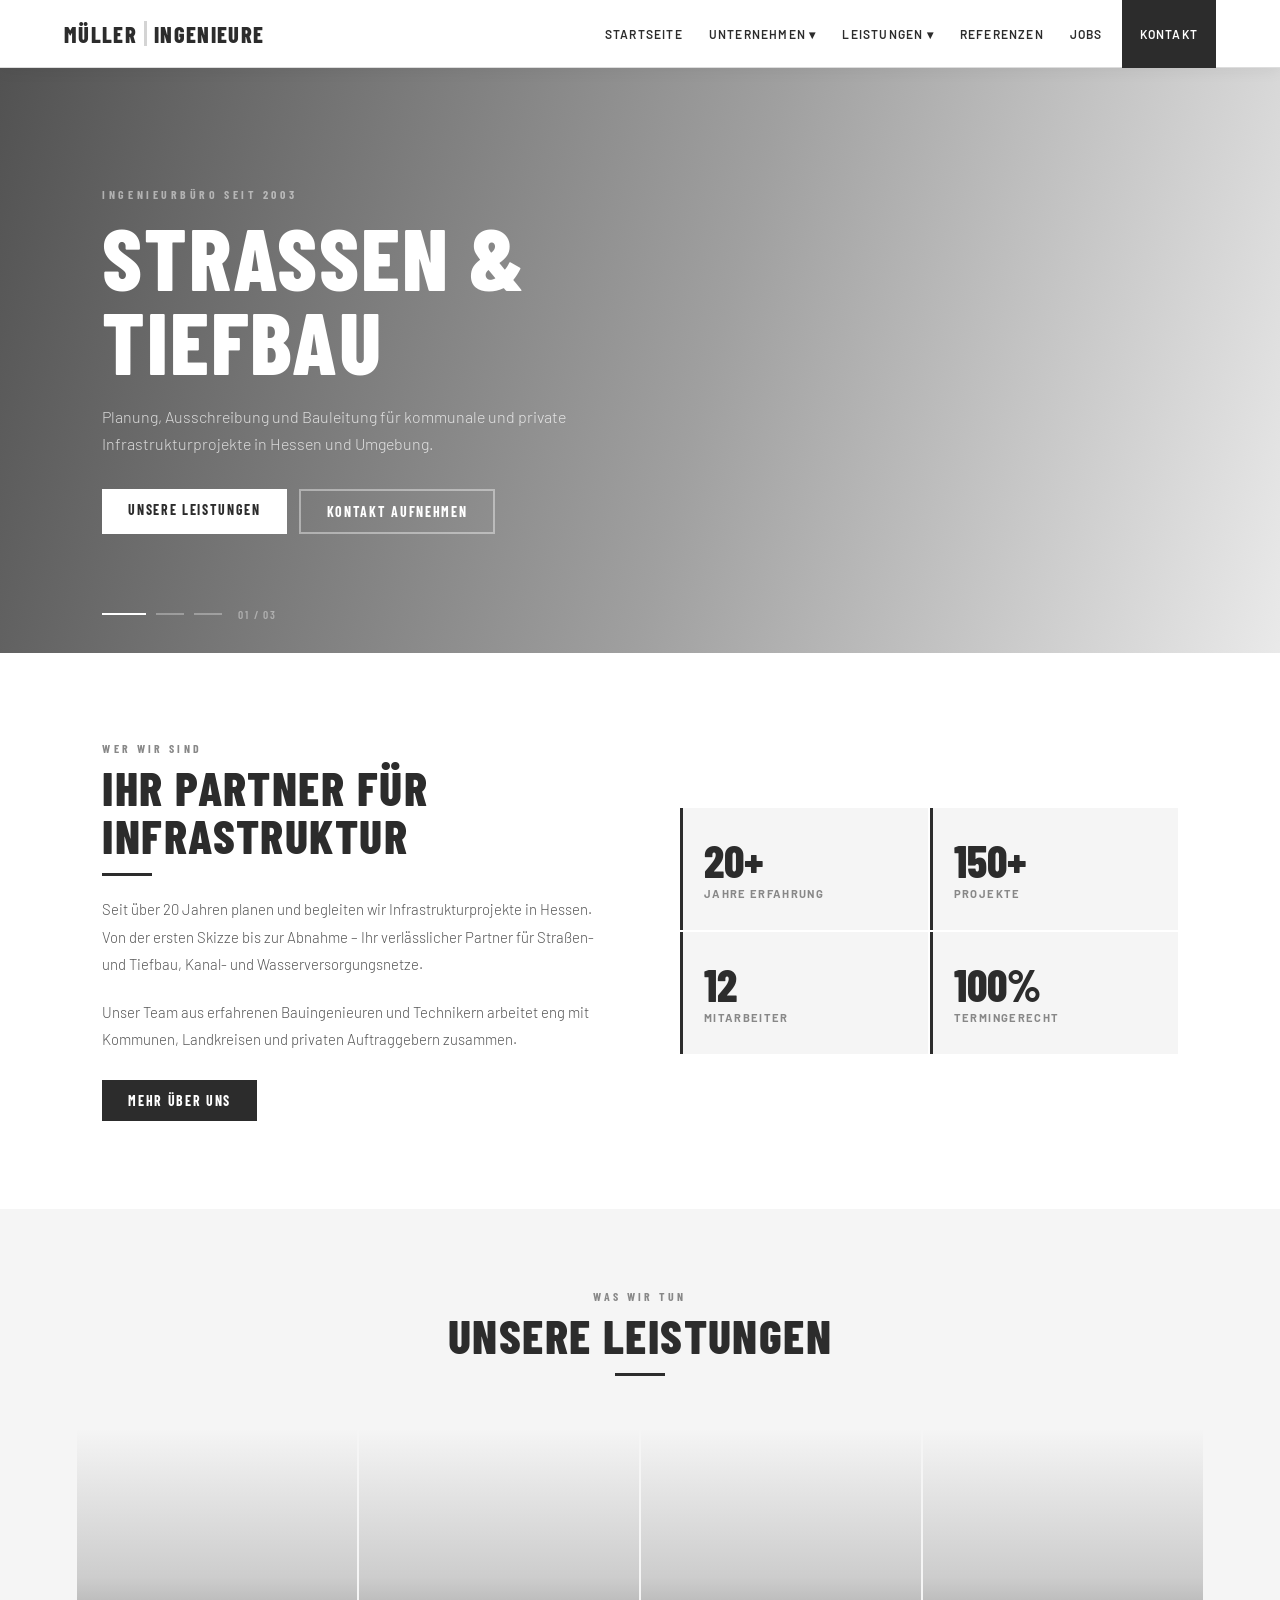
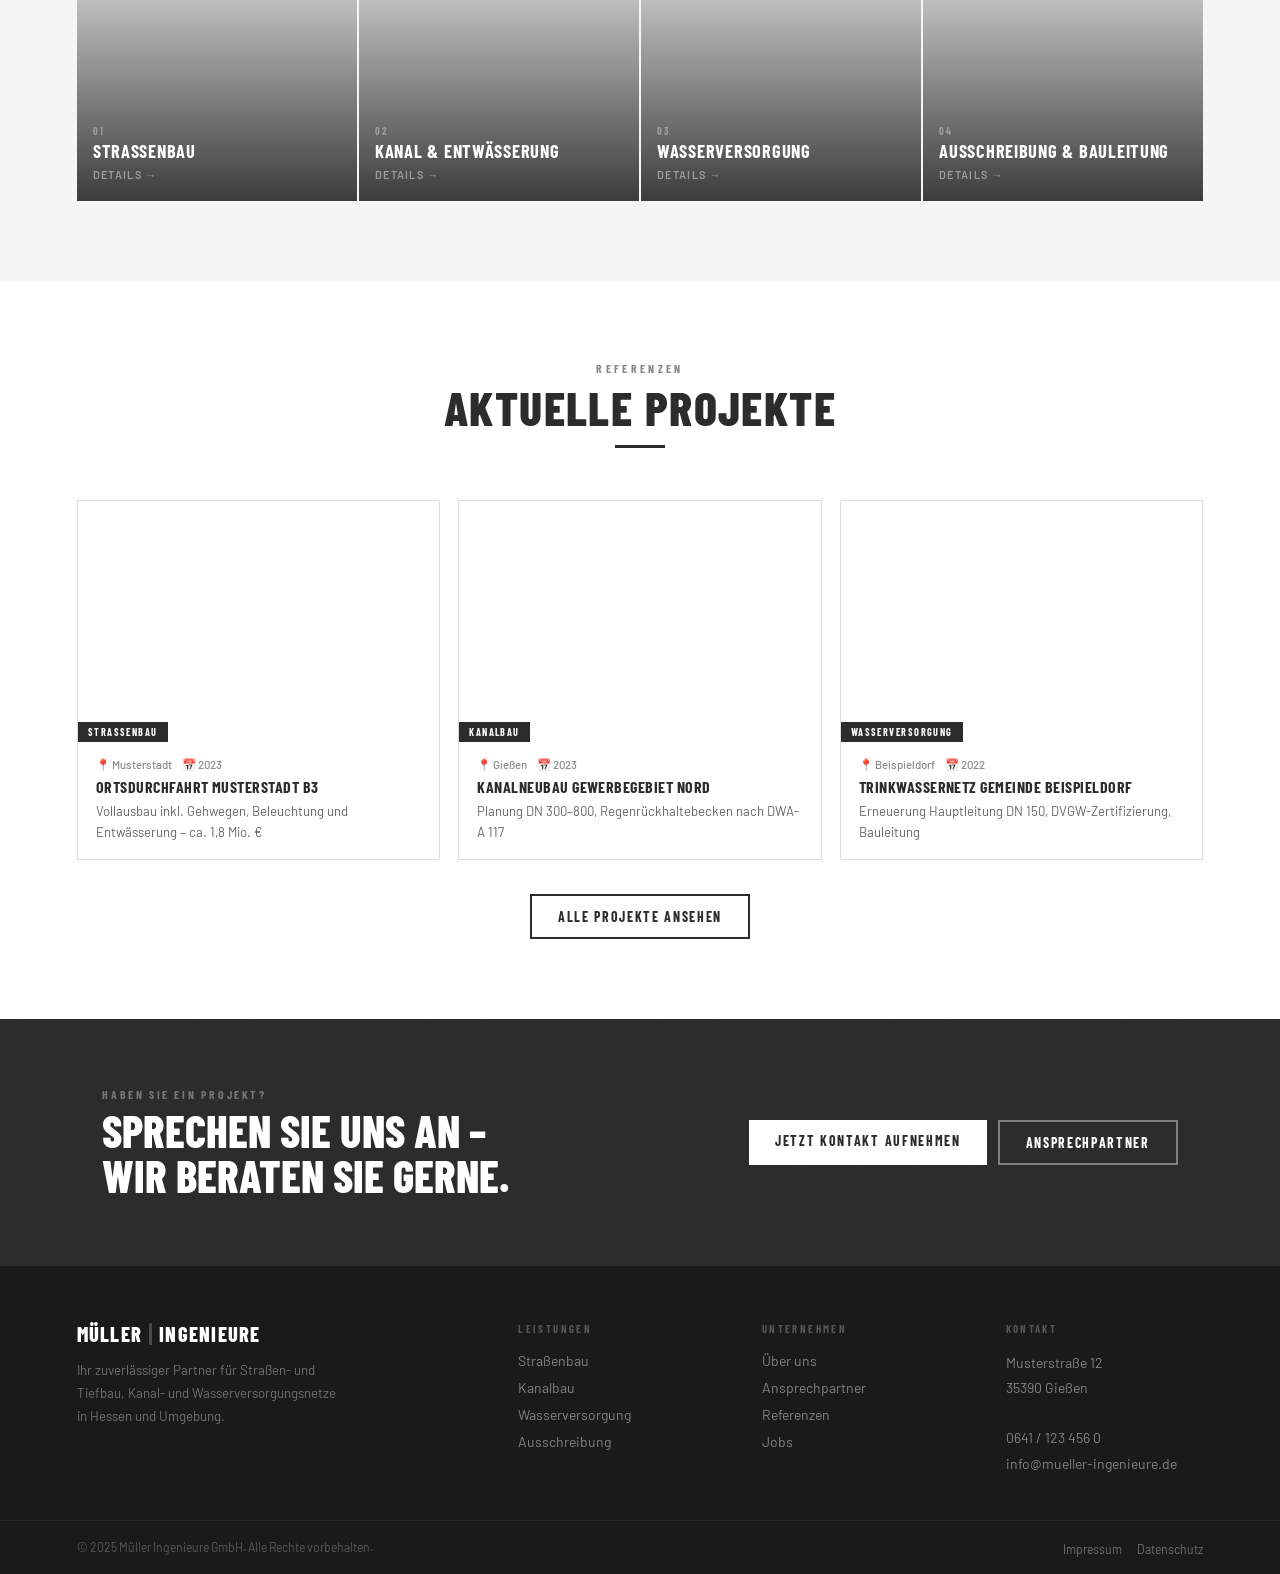
==== commit bdd7d92b: "Update project links and styles in index.html" ====
--- a/index.html
+++ b/index.html
@@ -35,7 +35,7 @@
 .sh{text-align:center;margin-bottom:52px}
 .stag{font-family:'Barlow Condensed',sans-serif;font-size:.74rem;font-weight:700;letter-spacing:.28em;text-transform:uppercase;color:#888;margin-bottom:8px}
 .stitle{font-family:'Barlow Condensed',sans-serif;font-size:clamp(2rem,4vw,3rem);font-weight:800;color:#2c2c2c;text-transform:uppercase;letter-spacing:.03em;line-height:1}
-.stitle span{color:#aaa}
+.stitle span{color:#2c2c2c}
 .sdiv{width:50px;height:3px;background:#2c2c2c;margin:14px auto 0}
 .ph{height:230px;background:#2c2c2c;display:flex;align-items:center;padding:0 8%;position:relative;overflow:hidden}
 .ph::before{content:'';position:absolute;inset:0;background:repeating-linear-gradient(-45deg,transparent,transparent 60px,rgba(255,255,255,.02) 60px,rgba(255,255,255,.02) 61px)}
@@ -50,7 +50,7 @@
 .bl{background:#fff;color:#2c2c2c}.bl:hover{background:#f5f5f5}
 .bg2{background:transparent;color:#fff;border:2px solid rgba(255,255,255,.4)}.bg2:hover{border-color:#fff}
 /* HERO */
-.hero{height:calc(100vh - 68px);min-height:520px;position:relative;overflow:hidden}
+.hero{height:clamp(400px,65vh,680px);position:relative;overflow:hidden}
 .sl{position:absolute;inset:0;opacity:0;transition:opacity 1.2s ease}
 .sl.active{opacity:1;z-index:2}
 .slbg{position:absolute;inset:0;background-size:cover;background-position:center;transform:scale(1.06);transition:transform 7s ease;filter:grayscale(25%)}
@@ -230,7 +230,7 @@
         <a href="#" onclick="go('leist');sTo('lss4');return false">Ausschreibung &amp; Bauleitung</a>
       </div>
     </li>
-    <li><a href="#" onclick="go('proj');return false">Projekte</a></li>
+    <li><a href="#" onclick="go('proj');return false">Referenzen</a></li>
     <li><a href="#" onclick="go('jobs');return false">Jobs</a></li>
     <li><a href="#" onclick="go('kontakt');return false" class="ncta">Kontakt</a></li>
   </ul>
@@ -243,7 +243,7 @@
   <a href="#" onclick="go('ueber');cm();return false">Über uns</a>
   <a href="#" onclick="go('asp');cm();return false">Ansprechpartner</a>
   <a href="#" onclick="go('leist');cm();return false">Leistungen</a>
-  <a href="#" onclick="go('proj');cm();return false">Projekte</a>
+  <a href="#" onclick="go('proj');cm();return false">Referenzen</a>
   <a href="#" onclick="go('jobs');cm();return false">Jobs</a>
   <a href="#" onclick="go('kontakt');cm();return false">Kontakt</a>
 </div>
@@ -484,7 +484,7 @@
   <div class="fm">
     <div class="fbrand"><div class="flogo">Müller<em></em>Ingenieure</div><p>Ihr zuverlässiger Partner für Straßen- und Tiefbau, Kanal- und Wasserversorgungsnetze in Hessen und Umgebung.</p></div>
     <div class="fc"><h4>Leistungen</h4><ul><li><a href="#" onclick="go('leist');return false">Straßenbau</a></li><li><a href="#" onclick="go('leist');return false">Kanalbau</a></li><li><a href="#" onclick="go('leist');return false">Wasserversorgung</a></li><li><a href="#" onclick="go('leist');return false">Ausschreibung</a></li></ul></div>
-    <div class="fc"><h4>Unternehmen</h4><ul><li><a href="#" onclick="go('ueber');return false">Über uns</a></li><li><a href="#" onclick="go('asp');return false">Ansprechpartner</a></li><li><a href="#" onclick="go('proj');return false">Projekte</a></li><li><a href="#" onclick="go('jobs');return false">Jobs</a></li></ul></div>
+    <div class="fc"><h4>Unternehmen</h4><ul><li><a href="#" onclick="go('ueber');return false">Über uns</a></li><li><a href="#" onclick="go('asp');return false">Ansprechpartner</a></li><li><a href="#" onclick="go('proj');return false">Referenzen</a></li><li><a href="#" onclick="go('jobs');return false">Jobs</a></li></ul></div>
     <div class="fc"><h4>Kontakt</h4><address>Musterstraße 12<br>35390 Gießen<br><br>0641 / 123 456 0<br>info@mueller-ingenieure.de</address></div>
   </div>
   <div class="fbot"><p>© 2025 Müller Ingenieure GmbH. Alle Rechte vorbehalten.</p><div><a href="#">Impressum</a><a href="#">Datenschutz</a></div></div>
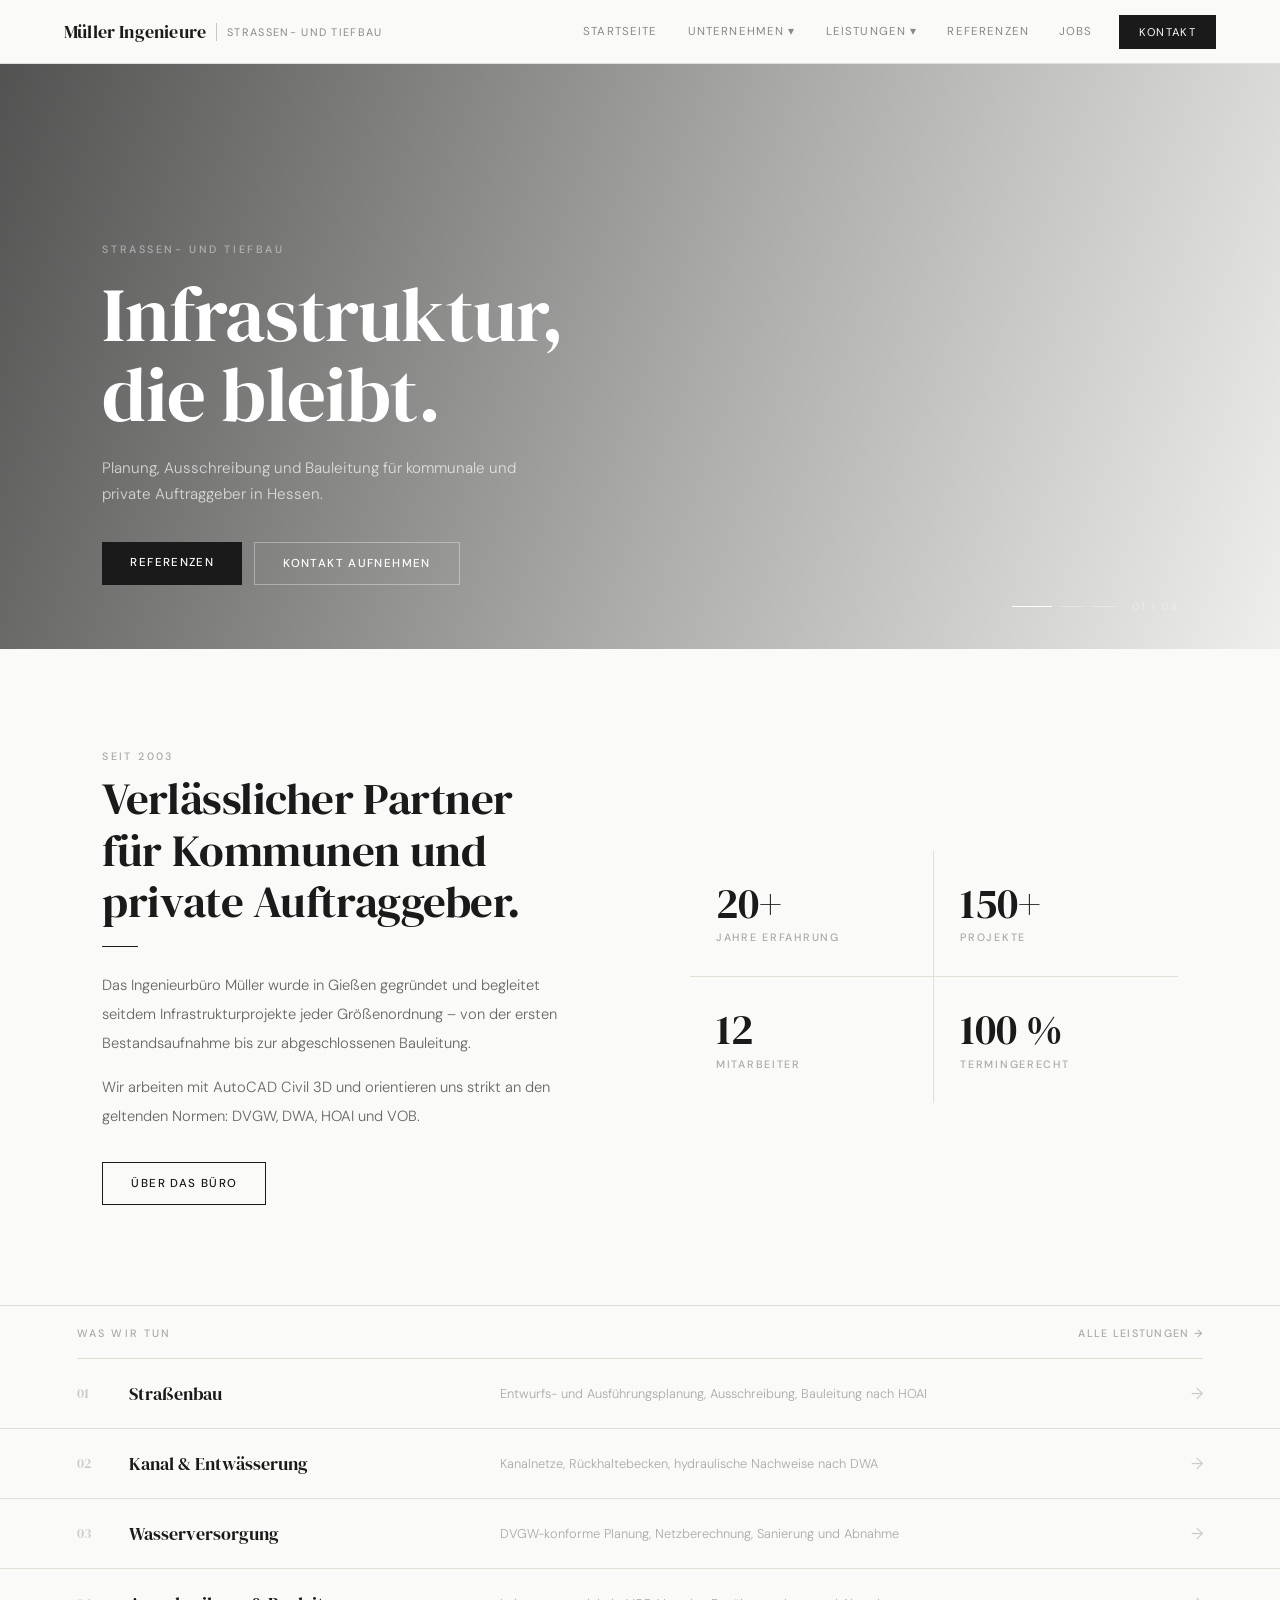
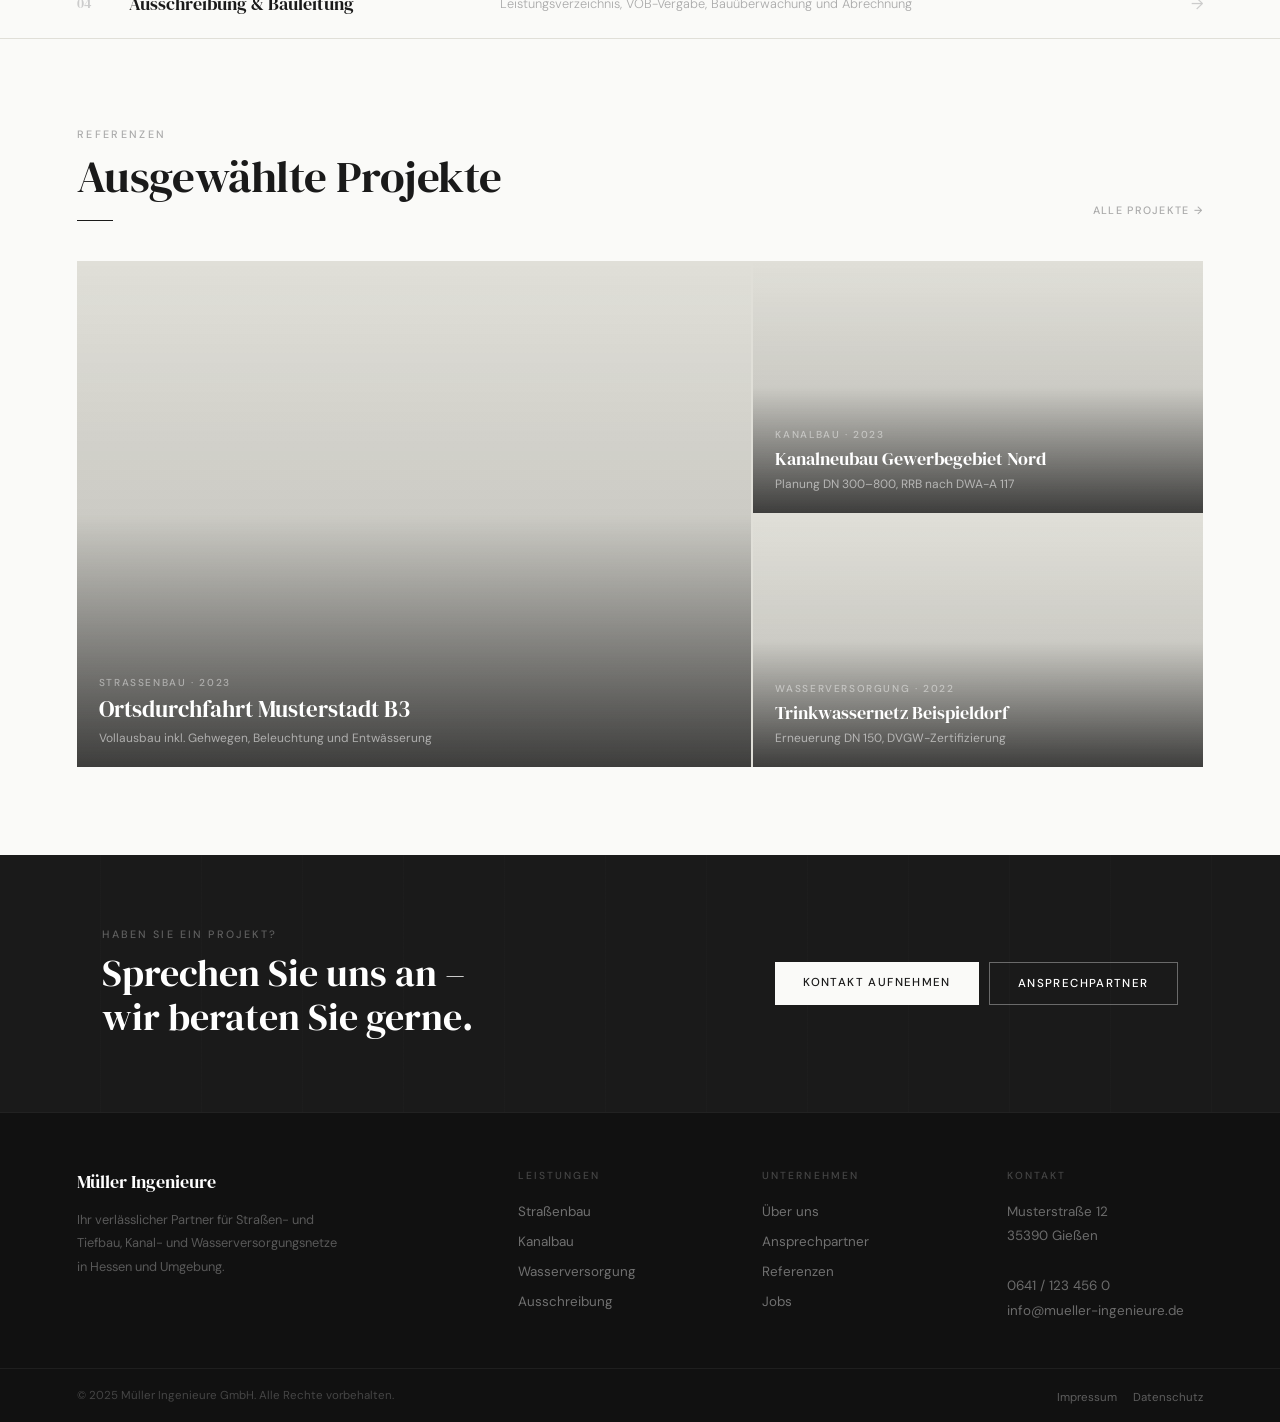
==== commit 0905a537: "Update index.html" ====
--- a/index.html
+++ b/index.html
@@ -4,215 +4,595 @@
 <meta charset="UTF-8">
 <meta name="viewport" content="width=device-width, initial-scale=1.0">
 <title>Müller Ingenieure – Straßen- und Tiefbau</title>
-<link href="https://fonts.googleapis.com/css2?family=Barlow+Condensed:wght@400;600;700;800&family=Barlow:wght@300;400;500;600&display=swap" rel="stylesheet">
+<link href="https://fonts.googleapis.com/css2?family=DM+Serif+Display&family=DM+Sans:wght@300;400;500&display=swap" rel="stylesheet">
 <style>
 *,*::before,*::after{margin:0;padding:0;box-sizing:border-box}
 html{scroll-behavior:smooth}
-body{font-family:'Barlow',sans-serif;color:#2c2c2c;background:#fff;overflow-x:hidden}
+body{font-family:'DM Sans',sans-serif;color:#1a1a1a;background:#fafaf8;overflow-x:hidden}
 a{text-decoration:none;color:inherit}
 .page{display:none}.page.active{display:block}
-/* NAV */
-#topnav{position:fixed;top:0;left:0;right:0;z-index:900;height:68px;background:#fff;border-bottom:1px solid #ddd;box-shadow:0 2px 16px rgba(0,0,0,.06);display:flex;align-items:center;justify-content:space-between;padding:0 5%}
-.nlogo{font-family:'Barlow Condensed',sans-serif;font-size:1.4rem;font-weight:800;color:#2c2c2c;letter-spacing:.06em;text-transform:uppercase;display:flex;align-items:center;gap:7px;cursor:pointer}
-.nlogo em{display:inline-block;width:3px;height:1.1em;background:#2c2c2c;opacity:.2;font-style:normal}
-.nlinks{display:flex;list-style:none}
+
+/* ── NAV ── */
+#topnav{
+  position:fixed;top:0;left:0;right:0;z-index:900;
+  height:64px;background:#fafaf8;
+  border-bottom:1px solid #e0dfd8;
+  display:flex;align-items:center;justify-content:space-between;
+  padding:0 5%
+}
+.nlogo{
+  font-family:'DM Serif Display',serif;
+  font-size:1.15rem;letter-spacing:.01em;
+  color:#1a1a1a;cursor:pointer;
+  display:flex;align-items:center;gap:10px
+}
+.nlogo-sep{width:1px;height:18px;background:#c8c7be}
+.nlogo-sub{font-family:'DM Sans',sans-serif;font-size:.68rem;font-weight:400;letter-spacing:.12em;text-transform:uppercase;color:#888}
+.nlinks{display:flex;list-style:none;align-items:center;gap:2px}
 .nlinks>li{position:relative}
-.nlinks>li>a{display:block;padding:0 13px;line-height:68px;font-size:.75rem;font-weight:600;letter-spacing:.1em;text-transform:uppercase;transition:color .2s,background .2s}
-.nlinks>li>a:hover,.nlinks>li:hover>a{color:#888;background:#f5f5f5}
-.ncta{background:#2c2c2c!important;color:#fff!important;padding:0 18px!important;margin-left:6px}
-.ncta:hover{background:#444!important}
-.drop{display:none;position:absolute;top:68px;left:0;background:#fff;border-top:2px solid #2c2c2c;box-shadow:0 8px 24px rgba(0,0,0,.10);min-width:210px;z-index:1000}
+.nlinks>li>a{
+  display:block;padding:0 14px;line-height:64px;
+  font-size:.72rem;font-weight:400;letter-spacing:.1em;text-transform:uppercase;
+  color:#888;transition:color .2s
+}
+.nlinks>li>a:hover,.nlinks>li:hover>a{color:#1a1a1a}
+.ncta{
+  background:#1a1a1a!important;color:#fafaf8!important;
+  padding:10px 20px!important;line-height:normal!important;
+  font-size:.7rem!important;letter-spacing:.12em!important;
+  text-transform:uppercase;font-weight:500;
+  margin-left:10px;transition:background .2s!important
+}
+.ncta:hover{background:#333!important}
+.drop{
+  display:none;position:absolute;top:64px;left:0;
+  background:#fafaf8;border-top:1px solid #1a1a1a;
+  border:1px solid #e0dfd8;border-top:2px solid #1a1a1a;
+  min-width:220px;z-index:1000
+}
 .nlinks li:hover .drop{display:block}
-.drop a{display:block;padding:11px 20px;font-size:.81rem;font-weight:500;letter-spacing:.04em;border-bottom:1px solid #f5f5f5;transition:background .15s,padding-left .15s}
-.drop a:hover{background:#f5f5f5;padding-left:26px}
+.drop a{
+  display:block;padding:12px 20px;
+  font-size:.75rem;font-weight:400;letter-spacing:.06em;
+  border-bottom:1px solid #f0efe8;
+  transition:background .15s,padding-left .15s;
+  color:#555
+}
+.drop a:hover{background:#f0efe8;padding-left:26px;color:#1a1a1a}
 .hbg{display:none;flex-direction:column;gap:5px;cursor:pointer;padding:4px}
-.hbg span{display:block;width:24px;height:2px;background:#2c2c2c}
-#mobnav{display:none;position:fixed;top:68px;left:0;right:0;background:#fff;border-bottom:1px solid #ddd;z-index:899;padding:16px 5%;flex-direction:column}
+.hbg span{display:block;width:22px;height:1.5px;background:#1a1a1a}
+#mobnav{
+  display:none;position:fixed;top:64px;left:0;right:0;
+  background:#fafaf8;border-bottom:1px solid #e0dfd8;
+  z-index:899;padding:16px 5%;flex-direction:column
+}
 #mobnav.open{display:flex}
-#mobnav a{display:block;padding:12px 0;font-size:.9rem;font-weight:600;letter-spacing:.06em;text-transform:uppercase;border-bottom:1px solid #f5f5f5}
-/* SHARED */
-.sec{padding:80px 6%}.sec.bgl{background:#f5f5f5}.sec.bgd{background:#2c2c2c}
-.sh{text-align:center;margin-bottom:52px}
-.stag{font-family:'Barlow Condensed',sans-serif;font-size:.74rem;font-weight:700;letter-spacing:.28em;text-transform:uppercase;color:#888;margin-bottom:8px}
-.stitle{font-family:'Barlow Condensed',sans-serif;font-size:clamp(2rem,4vw,3rem);font-weight:800;color:#2c2c2c;text-transform:uppercase;letter-spacing:.03em;line-height:1}
-.stitle span{color:#2c2c2c}
-.sdiv{width:50px;height:3px;background:#2c2c2c;margin:14px auto 0}
-.ph{height:230px;background:#2c2c2c;display:flex;align-items:center;padding:0 8%;position:relative;overflow:hidden}
-.ph::before{content:'';position:absolute;inset:0;background:repeating-linear-gradient(-45deg,transparent,transparent 60px,rgba(255,255,255,.02) 60px,rgba(255,255,255,.02) 61px)}
+#mobnav a{
+  display:block;padding:13px 0;
+  font-size:.8rem;font-weight:400;letter-spacing:.1em;text-transform:uppercase;
+  border-bottom:1px solid #f0efe8;color:#555
+}
+
+/* ── SHARED ── */
+.sec{padding:88px 6%}
+.sec.bgl{background:#f4f3ef}
+.sec.bgd{background:#1a1a1a}
+.sh{margin-bottom:60px}
+.sh.center{text-align:center}
+.sh.center .sdiv{margin-left:auto;margin-right:auto}
+.stag{
+  font-size:.67rem;font-weight:500;letter-spacing:.22em;
+  text-transform:uppercase;color:#aaa;margin-bottom:10px
+}
+.stitle{
+  font-family:'DM Serif Display',serif;
+  font-size:clamp(2rem,3.5vw,2.8rem);
+  font-weight:400;color:#1a1a1a;
+  line-height:1.15;letter-spacing:-.01em
+}
+.sdiv{width:36px;height:1px;background:#1a1a1a;margin-top:18px}
+
+/* PAGE HEADER */
+.ph{
+  height:200px;background:#1a1a1a;
+  display:flex;align-items:flex-end;
+  padding:0 8% 36px;position:relative;overflow:hidden
+}
+.ph::after{
+  content:'';position:absolute;inset:0;
+  background:repeating-linear-gradient(90deg,transparent,transparent 80px,rgba(255,255,255,.015) 80px,rgba(255,255,255,.015) 81px)
+}
 .phi{position:relative;z-index:2}
-.phi .stag{color:rgba(255,255,255,.4)}
-.phi h1{font-family:'Barlow Condensed',sans-serif;font-size:clamp(2.4rem,5vw,4rem);font-weight:800;color:#fff;text-transform:uppercase;letter-spacing:.03em;line-height:1}
-.bc{margin-top:12px;font-size:.76rem;color:rgba(255,255,255,.4);letter-spacing:.06em}
-.bc a{color:rgba(255,255,255,.55)}.bc span{margin:0 7px}
-.btn{display:inline-block;padding:12px 26px;font-family:'Barlow Condensed',sans-serif;font-size:.87rem;font-weight:700;letter-spacing:.12em;text-transform:uppercase;border:none;cursor:pointer;transition:all .2s}
-.bd{background:#2c2c2c;color:#fff}.bd:hover{background:#444}
-.bo{background:transparent;color:#2c2c2c;border:2px solid #2c2c2c}.bo:hover{background:#2c2c2c;color:#fff}
-.bl{background:#fff;color:#2c2c2c}.bl:hover{background:#f5f5f5}
-.bg2{background:transparent;color:#fff;border:2px solid rgba(255,255,255,.4)}.bg2:hover{border-color:#fff}
-/* HERO */
-.hero{height:clamp(400px,65vh,680px);position:relative;overflow:hidden}
-.sl{position:absolute;inset:0;opacity:0;transition:opacity 1.2s ease}
+.phi .stag{color:rgba(255,255,255,.35);margin-bottom:6px}
+.phi h1{
+  font-family:'DM Serif Display',serif;
+  font-size:clamp(2.2rem,4.5vw,3.4rem);
+  font-weight:400;color:#fff;line-height:1.1
+}
+.bc{margin-top:10px;font-size:.7rem;color:rgba(255,255,255,.35);letter-spacing:.06em}
+.bc a{color:rgba(255,255,255,.5)}.bc span{margin:0 8px}
+
+/* BUTTONS */
+.btn{
+  display:inline-block;padding:13px 28px;
+  font-family:'DM Sans',sans-serif;
+  font-size:.72rem;font-weight:500;letter-spacing:.12em;text-transform:uppercase;
+  border:none;cursor:pointer;transition:all .2s
+}
+.bd{background:#1a1a1a;color:#fafaf8}.bd:hover{background:#333}
+.bo{background:transparent;color:#1a1a1a;border:1px solid #1a1a1a}.bo:hover{background:#1a1a1a;color:#fafaf8}
+.bl{background:#fafaf8;color:#1a1a1a}.bl:hover{background:#f0efe8}
+.bg2{background:transparent;color:#fff;border:1px solid rgba(255,255,255,.35)}.bg2:hover{border-color:#fff}
+
+/* ── HERO ── */
+.hero{height:clamp(400px,65vh,700px);position:relative;overflow:hidden}
+.sl{position:absolute;inset:0;opacity:0;transition:opacity 1.4s ease}
 .sl.active{opacity:1;z-index:2}
-.slbg{position:absolute;inset:0;background-size:cover;background-position:center;transform:scale(1.06);transition:transform 7s ease;filter:grayscale(25%)}
+.slbg{
+  position:absolute;inset:0;background-size:cover;background-position:center;
+  transform:scale(1.04);transition:transform 8s ease;filter:grayscale(15%)
+}
 .sl.active .slbg{transform:scale(1)}
-.slov{position:absolute;inset:0;background:linear-gradient(105deg,rgba(44,44,44,.82) 0%,rgba(44,44,44,.45) 55%,rgba(44,44,44,.1) 100%)}
-.slc{position:relative;z-index:3;height:100%;display:flex;flex-direction:column;justify-content:center;padding:0 8%;max-width:760px}
-.se{font-family:'Barlow Condensed',sans-serif;font-size:.74rem;font-weight:700;letter-spacing:.3em;text-transform:uppercase;color:rgba(255,255,255,.5);margin-bottom:14px;opacity:0;transform:translateY(16px);transition:opacity .6s .4s,transform .6s .4s}
-.st{font-family:'Barlow Condensed',sans-serif;font-size:clamp(3rem,7vw,5.5rem);font-weight:800;line-height:.95;color:#fff;text-transform:uppercase;letter-spacing:.02em;margin-bottom:22px;opacity:0;transform:translateY(24px);transition:opacity .7s .6s,transform .7s .6s}
-.ss{font-size:1rem;font-weight:300;color:rgba(255,255,255,.75);line-height:1.65;max-width:480px;margin-bottom:32px;opacity:0;transform:translateY(16px);transition:opacity .7s .8s,transform .7s .8s}
-.sb{display:flex;gap:12px;flex-wrap:wrap;opacity:0;transform:translateY(16px);transition:opacity .7s 1s,transform .7s 1s}
+.slov{
+  position:absolute;inset:0;
+  background:linear-gradient(110deg,rgba(26,26,26,.75) 0%,rgba(26,26,26,.35) 55%,rgba(26,26,26,.05) 100%)
+}
+.slc{
+  position:relative;z-index:3;height:100%;
+  display:flex;flex-direction:column;justify-content:flex-end;
+  padding:0 8% 64px;max-width:820px
+}
+.se{
+  font-size:.67rem;font-weight:500;letter-spacing:.24em;text-transform:uppercase;
+  color:rgba(255,255,255,.45);margin-bottom:18px;
+  opacity:0;transform:translateY(12px);transition:opacity .7s .3s,transform .7s .3s
+}
+.st{
+  font-family:'DM Serif Display',serif;
+  font-size:clamp(2.6rem,6vw,5rem);
+  font-weight:400;line-height:1.05;color:#fff;
+  letter-spacing:-.01em;margin-bottom:20px;
+  opacity:0;transform:translateY(20px);transition:opacity .8s .5s,transform .8s .5s
+}
+.ss{
+  font-size:.95rem;font-weight:300;color:rgba(255,255,255,.7);
+  line-height:1.75;max-width:440px;margin-bottom:34px;
+  opacity:0;transform:translateY(12px);transition:opacity .7s .7s,transform .7s .7s
+}
+.sb{
+  display:flex;gap:12px;flex-wrap:wrap;
+  opacity:0;transform:translateY(12px);transition:opacity .7s .9s,transform .7s .9s
+}
 .sl.active .se,.sl.active .st,.sl.active .ss,.sl.active .sb{opacity:1;transform:translateY(0)}
-.snav{position:absolute;bottom:32px;left:8%;z-index:10;display:flex;align-items:center;gap:10px}
-.dot{width:28px;height:2px;background:rgba(255,255,255,.3);cursor:pointer;transition:all .3s}
-.dot.active{background:#fff;width:44px}
-.sctr{font-family:'Barlow Condensed',sans-serif;font-size:.72rem;font-weight:600;color:rgba(255,255,255,.4);letter-spacing:.15em;margin-left:6px}
-/* INTRO */
-.ig{display:grid;grid-template-columns:1fr 1fr;gap:80px;align-items:center;padding:88px 8%}
-.it .stitle{text-align:left}.it .sdiv{margin:14px 0 0}
-.it p{margin-top:20px;font-size:.93rem;font-weight:300;line-height:1.85;color:#555}
-.nums{display:grid;grid-template-columns:1fr 1fr;gap:2px}
-.nb{background:#f5f5f5;padding:30px 24px;position:relative}
-.nb::before{content:'';position:absolute;top:0;left:0;width:3px;height:100%;background:#2c2c2c}
-.nb strong{display:block;font-family:'Barlow Condensed',sans-serif;font-size:2.8rem;font-weight:800;color:#2c2c2c;line-height:1}
-.nb span{display:block;margin-top:4px;font-size:.7rem;font-weight:700;letter-spacing:.12em;text-transform:uppercase;color:#888}
-/* LEISTUNGEN KACHELN */
-.lg4{display:grid;grid-template-columns:repeat(4,1fr);gap:2px}
-.lc{position:relative;aspect-ratio:3/4;overflow:hidden;cursor:pointer}
-.lcbg{position:absolute;inset:0;background-size:cover;background-position:center;filter:grayscale(55%);transition:transform .5s,filter .4s}
-.lc:hover .lcbg{transform:scale(1.07);filter:grayscale(0%)}
-.lcov{position:absolute;inset:0;background:linear-gradient(to top,rgba(44,44,44,.92) 0%,rgba(44,44,44,.2) 60%,transparent 100%)}
-.lcnt{position:absolute;bottom:0;left:0;right:0;padding:20px 16px}
-.lnum{font-family:'Barlow Condensed',sans-serif;font-size:.64rem;font-weight:700;letter-spacing:.2em;color:rgba(255,255,255,.35);margin-bottom:4px}
-.lttl{font-family:'Barlow Condensed',sans-serif;font-size:1.15rem;font-weight:700;color:#fff;text-transform:uppercase;letter-spacing:.04em;line-height:1.1;margin-bottom:7px}
-.llnk{font-size:.68rem;font-weight:600;letter-spacing:.12em;text-transform:uppercase;color:rgba(255,255,255,.45);transition:color .2s}
+.snav{
+  position:absolute;bottom:36px;right:8%;z-index:10;
+  display:flex;align-items:center;gap:8px
+}
+.dot{width:24px;height:1px;background:rgba(255,255,255,.3);cursor:pointer;transition:all .3s}
+.dot.active{background:#fff;width:40px}
+.sctr{
+  font-size:.67rem;font-weight:400;
+  color:rgba(255,255,255,.35);letter-spacing:.15em;margin-left:8px
+}
+
+/* ── INTRO ── */
+.ig{
+  display:grid;grid-template-columns:1fr 1fr;
+  gap:100px;align-items:center;padding:100px 8%
+}
+.it p{margin-top:24px;font-size:.92rem;font-weight:300;line-height:2;color:#666}
+.it .sdiv{margin:18px 0 0}
+.nums{display:grid;grid-template-columns:1fr 1fr;gap:1px;background:#e0dfd8}
+.nb{background:#fafaf8;padding:32px 26px}
+.nb strong{
+  display:block;font-family:'DM Serif Display',serif;
+  font-size:2.6rem;font-weight:400;color:#1a1a1a;line-height:1
+}
+.nb span{
+  display:block;margin-top:6px;
+  font-size:.67rem;font-weight:500;letter-spacing:.16em;text-transform:uppercase;color:#aaa
+}
+
+/* ── LEISTUNGEN KACHELN ── */
+.lg4{display:grid;grid-template-columns:repeat(4,1fr);gap:1px;background:#e0dfd8}
+.lc{position:relative;aspect-ratio:3/4;overflow:hidden;cursor:pointer;background:#1a1a1a}
+.lcbg{
+  position:absolute;inset:0;background-size:cover;background-position:center;
+  filter:grayscale(60%);transition:transform .6s,filter .5s;opacity:.7
+}
+.lc:hover .lcbg{transform:scale(1.05);filter:grayscale(10%);opacity:.85}
+.lcov{
+  position:absolute;inset:0;
+  background:linear-gradient(to top,rgba(26,26,26,.9) 0%,rgba(26,26,26,.15) 55%,transparent 100%)
+}
+.lcnt{position:absolute;bottom:0;left:0;right:0;padding:24px 20px}
+.lnum{
+  font-size:.63rem;font-weight:500;letter-spacing:.2em;
+  color:rgba(255,255,255,.3);margin-bottom:8px
+}
+.lttl{
+  font-family:'DM Serif Display',serif;
+  font-size:1.2rem;font-weight:400;color:#fff;
+  line-height:1.2;margin-bottom:10px
+}
+.llnk{
+  font-size:.67rem;font-weight:500;letter-spacing:.14em;text-transform:uppercase;
+  color:rgba(255,255,255,.35);transition:color .2s
+}
 .lc:hover .llnk{color:#fff}
-/* PROJEKT KARTEN */
-.pg{display:grid;grid-template-columns:repeat(3,1fr);gap:18px}
-.pc{background:#fff;border:1px solid #ddd;overflow:hidden;transition:transform .3s,box-shadow .3s}
-.pc:hover{transform:translateY(-4px);box-shadow:0 12px 32px rgba(0,0,0,.10)}
+
+/* ── PROJEKT KARTEN ── */
+.pg{display:grid;grid-template-columns:repeat(3,1fr);gap:1px;background:#e0dfd8}
+.pc{background:#fafaf8;overflow:hidden;cursor:pointer}
 .pc.hidden{display:none}
-.pi{width:100%;aspect-ratio:3/2;background-size:cover;background-position:center;position:relative;filter:grayscale(20%);transition:filter .3s}
-.pc:hover .pi{filter:grayscale(0%)}
-.ptag{position:absolute;bottom:0;left:0;background:#2c2c2c;color:#fff;font-family:'Barlow Condensed',sans-serif;font-size:.64rem;font-weight:700;letter-spacing:.14em;text-transform:uppercase;padding:4px 10px}
-.pb{padding:16px 18px}
-.pm{display:flex;gap:10px;flex-wrap:wrap;margin-bottom:5px}
-.pm span{font-size:.71rem;color:#888;font-weight:500}
-.pnm{font-family:'Barlow Condensed',sans-serif;font-size:1rem;font-weight:700;color:#2c2c2c;text-transform:uppercase;letter-spacing:.03em;line-height:1.2;margin-bottom:5px}
-.pdsc{font-size:.82rem;color:#666;line-height:1.6}
-.fbar{display:flex;flex-wrap:wrap;gap:5px;justify-content:center;margin-bottom:40px}
-.fb{padding:8px 20px;border:1px solid #ddd;background:transparent;color:#888;font-family:'Barlow Condensed',sans-serif;font-size:.78rem;font-weight:700;letter-spacing:.12em;text-transform:uppercase;cursor:pointer;transition:all .2s}
-.fb:hover{border-color:#2c2c2c;color:#2c2c2c}
-.fb.active{background:#2c2c2c;border-color:#2c2c2c;color:#fff}
-/* CTA */
-.cta{background:#2c2c2c;padding:68px 8%;display:flex;align-items:center;justify-content:space-between;flex-wrap:wrap;gap:26px;position:relative;overflow:hidden}
-.cta::before{content:'';position:absolute;inset:0;background:repeating-linear-gradient(-45deg,transparent,transparent 40px,rgba(255,255,255,.02) 40px,rgba(255,255,255,.02) 41px)}
-.ctatxt{position:relative}
-.ctatxt p{font-family:'Barlow Condensed',sans-serif;font-size:.74rem;font-weight:700;letter-spacing:.22em;text-transform:uppercase;color:rgba(255,255,255,.35);margin-bottom:7px}
-.ctatxt h2{font-family:'Barlow Condensed',sans-serif;font-size:clamp(1.8rem,3.5vw,2.8rem);font-weight:800;color:#fff;text-transform:uppercase;line-height:1}
-.ctaact{position:relative;display:flex;gap:11px;flex-wrap:wrap}
-/* ÜBER UNS */
-.ug{display:grid;grid-template-columns:1fr 1fr;gap:78px;align-items:center;padding:88px 8%}
+.pi{
+  width:100%;aspect-ratio:4/3;
+  background-size:cover;background-position:center;
+  filter:grayscale(25%);transition:filter .5s,transform .5s;
+  overflow:hidden
+}
+.pc:hover .pi{filter:grayscale(0%);transform:scale(1.03)}
+.ptag{
+  display:inline-block;margin-bottom:6px;
+  font-size:.62rem;font-weight:500;letter-spacing:.16em;text-transform:uppercase;color:#aaa
+}
+.pb{padding:18px 20px 22px}
+.pm{display:flex;gap:8px;flex-wrap:wrap;margin-bottom:2px}
+.pm span{font-size:.7rem;color:#aaa;font-weight:400}
+.pnm{
+  font-family:'DM Serif Display',serif;
+  font-size:1.05rem;font-weight:400;color:#1a1a1a;
+  line-height:1.3;margin-bottom:6px
+}
+.pdsc{font-size:.8rem;color:#888;line-height:1.65}
+.fbar{display:flex;flex-wrap:wrap;gap:4px;margin-bottom:48px}
+.fb{
+  padding:8px 18px;border:1px solid #e0dfd8;
+  background:transparent;color:#aaa;
+  font-family:'DM Sans',sans-serif;
+  font-size:.68rem;font-weight:500;letter-spacing:.1em;text-transform:uppercase;
+  cursor:pointer;transition:all .2s
+}
+.fb:hover{border-color:#1a1a1a;color:#1a1a1a}
+.fb.active{background:#1a1a1a;border-color:#1a1a1a;color:#fafaf8}
+
+/* ── CTA STREIFEN ── */
+.cta{
+  background:#1a1a1a;padding:72px 8%;
+  display:flex;align-items:center;justify-content:space-between;
+  flex-wrap:wrap;gap:32px;position:relative;overflow:hidden
+}
+.cta::after{
+  content:'';position:absolute;inset:0;
+  background:repeating-linear-gradient(90deg,transparent,transparent 100px,rgba(255,255,255,.012) 100px,rgba(255,255,255,.012) 101px)
+}
+.ctatxt{position:relative;z-index:1}
+.ctatxt p{
+  font-size:.67rem;font-weight:500;letter-spacing:.2em;text-transform:uppercase;
+  color:rgba(255,255,255,.3);margin-bottom:10px
+}
+.ctatxt h2{
+  font-family:'DM Serif Display',serif;
+  font-size:clamp(1.8rem,3vw,2.6rem);font-weight:400;
+  color:#fff;line-height:1.15
+}
+.ctaact{position:relative;z-index:1;display:flex;gap:10px;flex-wrap:wrap}
+
+/* ── ÜBER UNS ── */
+.ug{display:grid;grid-template-columns:1fr 1fr;gap:100px;align-items:center;padding:100px 8%}
 .uiw{position:relative}
-.uimg{width:100%;aspect-ratio:4/3;background-size:cover;background-position:center;filter:grayscale(20%)}
-.uiw::after{content:'';position:absolute;bottom:-16px;right:-16px;width:55%;height:55%;border:3px solid #e0e0e0;z-index:-1}
-.ut .stitle{text-align:left}.ut .sdiv{margin:14px 0 0}
-.ut p{margin-top:20px;font-size:.91rem;font-weight:300;line-height:1.85;color:#555}
-.wg{display:grid;grid-template-columns:repeat(3,1fr);gap:2px}
-.wb{background:#fff;padding:34px 26px;border-top:3px solid transparent;transition:border-color .3s}
-.wb:hover{border-color:#2c2c2c}
-.wi{font-size:1.9rem;margin-bottom:12px}
-.wt{font-family:'Barlow Condensed',sans-serif;font-size:1.05rem;font-weight:700;color:#2c2c2c;text-transform:uppercase;letter-spacing:.05em;margin-bottom:8px}
-.wtx{font-size:.84rem;color:#888;line-height:1.7}
-.tli{display:flex;gap:24px;margin-bottom:36px;position:relative;max-width:660px;margin-left:auto;margin-right:auto}
-.tli:not(:last-child)::after{content:'';position:absolute;left:37px;top:50px;width:2px;bottom:-36px;background:#e0e0e0}
-.tly{flex-shrink:0;width:74px;height:74px;background:#2c2c2c;display:flex;align-items:center;justify-content:center;font-family:'Barlow Condensed',sans-serif;font-size:.88rem;font-weight:800;color:#fff;letter-spacing:.04em;position:relative;z-index:1}
-.tlc{padding-top:18px}
-.tlc h3{font-family:'Barlow Condensed',sans-serif;font-size:1.05rem;font-weight:700;color:#2c2c2c;text-transform:uppercase;letter-spacing:.04em;margin-bottom:4px}
-.tlc p{font-size:.84rem;color:#888;line-height:1.7}
+.uimg{
+  width:100%;aspect-ratio:4/3;
+  background-size:cover;background-position:center;filter:grayscale(15%)
+}
+.uiw::after{
+  content:'';position:absolute;bottom:-18px;right:-18px;
+  width:50%;height:50%;border:1px solid #e0dfd8;z-index:-1
+}
+.ut p{margin-top:22px;font-size:.92rem;font-weight:300;line-height:2;color:#666}
+.ut .sdiv{margin:18px 0 0}
+
+/* WERTE */
+.wg{display:grid;grid-template-columns:repeat(3,1fr);gap:1px;background:#e0dfd8}
+.wb{background:#fafaf8;padding:36px 28px;border-top:2px solid transparent;transition:border-color .3s}
+.wb:hover{border-color:#1a1a1a}
+.wt{
+  font-family:'DM Serif Display',serif;
+  font-size:1rem;font-weight:400;color:#1a1a1a;
+  margin-bottom:10px
+}
+.wtx{font-size:.82rem;color:#888;line-height:1.8}
+
+/* TIMELINE */
+.tli{
+  display:grid;grid-template-columns:80px 1fr;
+  gap:28px;margin-bottom:0;position:relative;
+  max-width:640px;margin-left:auto;margin-right:auto
+}
+.tli+.tli{border-top:1px solid #f0efe8}
+.tly{
+  padding:32px 0;
+  font-family:'DM Serif Display',serif;
+  font-size:1rem;font-weight:400;color:#aaa;
+  letter-spacing:.02em
+}
+.tlc{padding:32px 0}
+.tlc h3{
+  font-family:'DM Serif Display',serif;
+  font-size:1rem;font-weight:400;color:#1a1a1a;margin-bottom:6px
+}
+.tlc p{font-size:.82rem;color:#888;line-height:1.75}
+
 /* TEAM */
-.tg{display:grid;grid-template-columns:repeat(3,1fr);gap:20px}
-.tc{background:#fff;border:1px solid #ddd;overflow:hidden;transition:transform .3s,box-shadow .3s}
-.tc:hover{transform:translateY(-4px);box-shadow:0 12px 32px rgba(0,0,0,.09)}
-.tp{width:100%;aspect-ratio:3/4;background-size:cover;background-position:top center;filter:grayscale(25%);transition:filter .3s}
+.tg{display:grid;grid-template-columns:repeat(3,1fr);gap:1px;background:#e0dfd8}
+.tc{background:#fafaf8;overflow:hidden}
+.tp{
+  width:100%;aspect-ratio:3/4;
+  background-size:cover;background-position:top center;
+  filter:grayscale(30%);transition:filter .4s
+}
 .tc:hover .tp{filter:grayscale(0%)}
-.tbdy{padding:20px 17px}
-.trol{font-family:'Barlow Condensed',sans-serif;font-size:.64rem;font-weight:700;letter-spacing:.22em;text-transform:uppercase;color:#888;margin-bottom:4px}
-.tnm{font-family:'Barlow Condensed',sans-serif;font-size:1.28rem;font-weight:800;color:#2c2c2c;text-transform:uppercase;letter-spacing:.03em;line-height:1.1;margin-bottom:9px}
-.tfo{font-size:.81rem;color:#555;line-height:1.6;margin-bottom:14px}
-.tco{border-top:1px solid #eee;padding-top:12px}
-.tco a{display:flex;align-items:center;gap:7px;font-size:.8rem;color:#888;margin-bottom:6px;transition:color .2s}
-.tco a:hover{color:#2c2c2c}
-/* LEISTUNGEN SEITE */
-.lss{padding:88px 8%;display:grid;grid-template-columns:1fr 1fr;gap:78px;align-items:center}
+.tbdy{padding:20px 20px 24px}
+.trol{
+  font-size:.65rem;font-weight:500;letter-spacing:.18em;text-transform:uppercase;
+  color:#aaa;margin-bottom:5px
+}
+.tnm{
+  font-family:'DM Serif Display',serif;
+  font-size:1.15rem;font-weight:400;color:#1a1a1a;
+  line-height:1.2;margin-bottom:10px
+}
+.tfo{font-size:.8rem;color:#888;line-height:1.7;margin-bottom:14px}
+.tco{border-top:1px solid #f0efe8;padding-top:12px}
+.tco a{display:block;font-size:.78rem;color:#aaa;margin-bottom:5px;transition:color .2s}
+.tco a:hover{color:#1a1a1a}
+
+/* ── LEISTUNGEN ZEILEN (Startseite) ── */
+.lrow{
+  display:grid;grid-template-columns:52px 1fr 2fr 32px;
+  align-items:center;gap:0;
+  padding:22px 6%;
+  border-bottom:1px solid #e0dfd8;
+  background:#fafaf8;
+  color:#1a1a1a;text-decoration:none;
+  transition:background .2s
+}
+.lrow:hover{background:#f4f3ef}
+.lrow-num{
+  font-family:'DM Serif Display',serif;
+  font-size:.9rem;color:#ccc;font-weight:400
+}
+.lrow-title{
+  font-family:'DM Serif Display',serif;
+  font-size:1.15rem;font-weight:400;color:#1a1a1a
+}
+.lrow-desc{
+  font-size:.8rem;color:#aaa;font-weight:300;
+  padding:0 24px
+}
+.lrow-arrow{
+  font-size:1rem;color:#ccc;text-align:right;
+  transition:transform .2s,color .2s
+}
+.lrow:hover .lrow-arrow{transform:translateX(5px);color:#1a1a1a}
+@media(max-width:700px){
+  .lrow{grid-template-columns:40px 1fr 28px}
+  .lrow-desc{display:none}
+}
+
+/* ── REFERENZEN EDITORIAL (Startseite) ── */
+.ref-grid{
+  display:grid;grid-template-columns:3fr 2fr;
+  gap:2px;background:#e0dfd8
+}
+.ref-side{display:flex;flex-direction:column;gap:2px}
+.ref-img{
+  position:relative;overflow:hidden;
+  background-size:cover;background-position:center;
+  filter:grayscale(20%);transition:filter .5s;
+  cursor:pointer
+}
+.ref-main .ref-img{aspect-ratio:4/3}
+.ref-side .ref-img{flex:1;min-height:200px}
+.ref-img:hover{filter:grayscale(0%)}
+.ref-overlay{
+  position:absolute;inset:0;
+  background:linear-gradient(to top,rgba(26,26,26,.82) 0%,rgba(26,26,26,.1) 50%,transparent 100%)
+}
+.ref-info{
+  position:absolute;bottom:0;left:0;right:0;
+  padding:20px 22px
+}
+.ref-cat{
+  font-size:.63rem;font-weight:500;letter-spacing:.16em;
+  text-transform:uppercase;color:rgba(255,255,255,.45);margin-bottom:6px
+}
+.ref-name{
+  font-family:'DM Serif Display',serif;
+  font-size:1.15rem;font-weight:400;color:#fff;
+  line-height:1.25;margin-bottom:5px
+}
+.ref-detail{font-size:.75rem;color:rgba(255,255,255,.55);line-height:1.5}
+.ref-main .ref-name{font-size:1.45rem}
+@media(max-width:700px){
+  .ref-grid{grid-template-columns:1fr}
+  .ref-main .ref-img{aspect-ratio:3/2}
+}
+
+
+.lss{
+  padding:88px 8%;
+  display:grid;grid-template-columns:1fr 1fr;
+  gap:88px;align-items:center
+}
 .lss.rev{direction:rtl}.lss.rev>*{direction:ltr}
-.lss.bgl{background:#f5f5f5}
-.limg{width:100%;aspect-ratio:4/3;background-size:cover;background-position:center;filter:grayscale(20%)}
-.lt .stitle{text-align:left;font-size:clamp(1.8rem,3vw,2.4rem)}
-.lt .sdiv{margin:12px 0 0}
-.lt p{margin-top:18px;font-size:.89rem;font-weight:300;line-height:1.85;color:#555}
-.ll{margin-top:18px;list-style:none;display:flex;flex-direction:column;gap:7px}
-.ll li{display:flex;align-items:flex-start;gap:10px;font-size:.85rem;color:#444;line-height:1.5}
-.ll li::before{content:'→';font-family:'Barlow Condensed',sans-serif;font-weight:700;color:#2c2c2c;flex-shrink:0;margin-top:1px}
-.lbdg{display:inline-block;margin-top:16px;padding:8px 14px;background:#2c2c2c;color:#fff;font-family:'Barlow Condensed',sans-serif;font-size:.7rem;font-weight:700;letter-spacing:.15em;text-transform:uppercase}
-/* JOBS */
-.beng{display:grid;grid-template-columns:repeat(4,1fr);gap:2px}
-.bbi{background:#fff;padding:28px 22px}
-.bicon{font-size:1.9rem;margin-bottom:11px}
-.btit{font-family:'Barlow Condensed',sans-serif;font-size:1rem;font-weight:700;color:#2c2c2c;text-transform:uppercase;letter-spacing:.05em;margin-bottom:7px}
-.btxt{font-size:.83rem;color:#888;line-height:1.65}
-.jlist{display:flex;flex-direction:column;gap:2px;margin-bottom:42px}
-.jcard{border:1px solid #ddd;padding:24px 28px;display:flex;justify-content:space-between;align-items:center;flex-wrap:wrap;gap:14px;background:#fff;transition:border-color .2s,transform .2s}
-.jcard:hover{border-color:#2c2c2c;transform:translateX(4px)}
-.jttl{font-family:'Barlow Condensed',sans-serif;font-size:1.18rem;font-weight:700;color:#2c2c2c;text-transform:uppercase;letter-spacing:.04em;margin-bottom:6px}
-.jtags{display:flex;flex-wrap:wrap;gap:5px}
-.jtag{font-family:'Barlow Condensed',sans-serif;font-size:.64rem;font-weight:700;letter-spacing:.14em;text-transform:uppercase;color:#888;background:#f5f5f5;padding:3px 9px}
-.ini{background:#f5f5f5;padding:38px 42px;display:flex;justify-content:space-between;align-items:center;flex-wrap:wrap;gap:22px;border-left:4px solid #2c2c2c}
-.ini h3{font-family:'Barlow Condensed',sans-serif;font-size:1.38rem;font-weight:800;color:#2c2c2c;text-transform:uppercase;letter-spacing:.04em;margin-bottom:7px}
-.ini p{font-size:.86rem;color:#888;line-height:1.7;max-width:470px}
-/* KONTAKT */
-.kg{display:grid;grid-template-columns:1fr 1.4fr;gap:66px;align-items:start}
-.kh{font-family:'Barlow Condensed',sans-serif;font-size:1.45rem;font-weight:800;color:#2c2c2c;text-transform:uppercase;letter-spacing:.04em;margin-bottom:22px}
-.ii{display:flex;gap:13px;margin-bottom:18px;align-items:flex-start}
-.iico{width:38px;height:38px;background:#f5f5f5;display:flex;align-items:center;justify-content:center;font-size:.92rem;flex-shrink:0}
-.itx strong{display:block;font-size:.67rem;font-weight:700;letter-spacing:.17em;text-transform:uppercase;color:#888;margin-bottom:2px}
-.itx span{font-size:.87rem;color:#2c2c2c;line-height:1.6}
-.itx a{color:#2c2c2c;transition:color .2s}.itx a:hover{color:#888}
-.fttl{font-family:'Barlow Condensed',sans-serif;font-size:1.45rem;font-weight:800;color:#2c2c2c;text-transform:uppercase;letter-spacing:.04em;margin-bottom:22px}
+.lss.bgl{background:#f4f3ef}
+.limg{
+  width:100%;aspect-ratio:4/3;
+  background-size:cover;background-position:center;
+  filter:grayscale(15%)
+}
+.lt .stitle{text-align:left;font-size:clamp(1.7rem,2.8vw,2.3rem)}
+.lt .sdiv{margin:16px 0 0}
+.lt p{margin-top:20px;font-size:.89rem;font-weight:300;line-height:2;color:#666}
+.ll{margin-top:20px;list-style:none;display:flex;flex-direction:column;gap:0}
+.ll li{
+  display:flex;align-items:flex-start;gap:12px;
+  font-size:.84rem;color:#555;line-height:1.6;
+  padding:10px 0;border-bottom:1px solid #f0efe8
+}
+.ll li::before{
+  content:'—';font-size:.8rem;color:#ccc;
+  flex-shrink:0;margin-top:1px
+}
+.lbdg{
+  display:inline-block;margin-top:20px;
+  padding:8px 14px;border:1px solid #1a1a1a;
+  font-size:.67rem;font-weight:500;letter-spacing:.14em;text-transform:uppercase;
+  color:#1a1a1a
+}
+
+/* ── JOBS ── */
+.beng{display:grid;grid-template-columns:repeat(4,1fr);gap:1px;background:#e0dfd8}
+.bbi{background:#fafaf8;padding:30px 24px}
+.btit{
+  font-family:'DM Serif Display',serif;
+  font-size:.95rem;font-weight:400;color:#1a1a1a;
+  margin-bottom:8px
+}
+.btxt{font-size:.8rem;color:#888;line-height:1.7}
+.jlist{display:flex;flex-direction:column;gap:1px;background:#e0dfd8;margin-bottom:40px}
+.jcard{
+  background:#fafaf8;padding:26px 28px;
+  display:flex;justify-content:space-between;align-items:center;
+  flex-wrap:wrap;gap:14px;
+  border-left:3px solid transparent;
+  transition:border-color .2s
+}
+.jcard:hover{border-color:#1a1a1a}
+.jttl{
+  font-family:'DM Serif Display',serif;
+  font-size:1.05rem;font-weight:400;color:#1a1a1a;margin-bottom:7px
+}
+.jtags{display:flex;flex-wrap:wrap;gap:4px}
+.jtag{
+  font-size:.63rem;font-weight:500;letter-spacing:.12em;text-transform:uppercase;
+  color:#aaa;background:#f4f3ef;padding:3px 8px
+}
+.ini{
+  background:#f4f3ef;padding:40px 44px;
+  display:flex;justify-content:space-between;align-items:center;
+  flex-wrap:wrap;gap:24px;border-left:2px solid #1a1a1a
+}
+.ini h3{
+  font-family:'DM Serif Display',serif;
+  font-size:1.25rem;font-weight:400;color:#1a1a1a;margin-bottom:7px
+}
+.ini p{font-size:.84rem;color:#888;line-height:1.75;max-width:460px}
+
+/* ── KONTAKT ── */
+.kg{display:grid;grid-template-columns:1fr 1.6fr;gap:72px;align-items:start}
+.kh{
+  font-family:'DM Serif Display',serif;
+  font-size:1.35rem;font-weight:400;color:#1a1a1a;margin-bottom:28px
+}
+.ii{display:flex;gap:14px;margin-bottom:20px;align-items:flex-start}
+.iico{
+  width:1px;height:auto;background:#e0dfd8;
+  min-height:16px;flex-shrink:0;margin-top:3px
+}
+.itx strong{
+  display:block;font-size:.64rem;font-weight:500;
+  letter-spacing:.16em;text-transform:uppercase;color:#aaa;margin-bottom:3px
+}
+.itx span{font-size:.88rem;color:#1a1a1a;line-height:1.6}
+.itx a{color:#1a1a1a;transition:color .2s}.itx a:hover{color:#888}
+.fttl{
+  font-family:'DM Serif Display',serif;
+  font-size:1.35rem;font-weight:400;color:#1a1a1a;margin-bottom:24px
+}
 .fr2{display:grid;grid-template-columns:1fr 1fr;gap:10px}
-.fg{display:flex;flex-direction:column;gap:5px;margin-bottom:10px}
-.fg label{font-size:.67rem;font-weight:700;letter-spacing:.14em;text-transform:uppercase;color:#888}
-.fg input,.fg textarea,.fg select{width:100%;padding:12px 13px;border:1px solid #ddd;background:#f5f5f5;font-family:'Barlow',sans-serif;font-size:.89rem;color:#2c2c2c;outline:none;transition:border-color .2s,background .2s;appearance:none;-webkit-appearance:none}
-.fg input:focus,.fg textarea:focus,.fg select:focus{border-color:#2c2c2c;background:#fff}
-.fg textarea{height:120px;resize:none}
-.fn{font-size:.76rem;color:#888;line-height:1.6;margin-bottom:14px}
-.fn a{color:#2c2c2c}
-/* FOOTER */
-footer{background:#1a1a1a}
-.fm{display:grid;grid-template-columns:2fr 1fr 1fr 1fr;gap:46px;padding:56px 6% 44px}
-.flogo{font-family:'Barlow Condensed',sans-serif;font-size:1.28rem;font-weight:800;color:#fff;letter-spacing:.06em;text-transform:uppercase;display:flex;align-items:center;gap:7px;margin-bottom:13px}
-.flogo em{display:inline-block;width:3px;height:1.1em;background:#fff;opacity:.2;font-style:normal}
-.fbrand p{font-size:.83rem;color:rgba(255,255,255,.38);line-height:1.75;max-width:265px}
-.fc h4{font-family:'Barlow Condensed',sans-serif;font-size:.68rem;font-weight:700;letter-spacing:.22em;text-transform:uppercase;color:rgba(255,255,255,.26);margin-bottom:15px}
+.fg{display:flex;flex-direction:column;gap:5px;margin-bottom:12px}
+.fg label{
+  font-size:.63rem;font-weight:500;letter-spacing:.15em;text-transform:uppercase;color:#aaa
+}
+.fg input,.fg textarea,.fg select{
+  width:100%;padding:12px 0;
+  border:none;border-bottom:1px solid #e0dfd8;
+  background:transparent;font-family:'DM Sans',sans-serif;
+  font-size:.88rem;color:#1a1a1a;outline:none;
+  transition:border-color .2s;
+  appearance:none;-webkit-appearance:none
+}
+.fg input:focus,.fg textarea:focus,.fg select:focus{border-color:#1a1a1a}
+.fg textarea{height:110px;resize:none}
+.fn{font-size:.72rem;color:#aaa;line-height:1.65;margin-bottom:16px}
+
+/* ── FOOTER ── */
+footer{background:#111;border-top:1px solid #222}
+.fm{
+  display:grid;grid-template-columns:2fr 1fr 1fr 1fr;
+  gap:48px;padding:56px 6% 44px
+}
+.flogo{
+  font-family:'DM Serif Display',serif;
+  font-size:1.15rem;color:#fff;
+  margin-bottom:14px
+}
+.fbrand p{font-size:.8rem;color:rgba(255,255,255,.3);line-height:1.85;max-width:270px}
+.fc h4{
+  font-size:.64rem;font-weight:500;letter-spacing:.2em;text-transform:uppercase;
+  color:rgba(255,255,255,.22);margin-bottom:18px
+}
 .fc ul{list-style:none}
-.fc ul li{margin-bottom:8px}
-.fc ul li a{font-size:.875rem;color:rgba(255,255,255,.46);transition:color .2s}
+.fc ul li{margin-bottom:9px}
+.fc ul li a{font-size:.84rem;color:rgba(255,255,255,.4);transition:color .2s}
 .fc ul li a:hover{color:#fff}
-.fc address{font-style:normal;font-size:.875rem;color:rgba(255,255,255,.46);line-height:1.8}
-.fbot{border-top:1px solid rgba(255,255,255,.07);padding:17px 6%;display:flex;justify-content:space-between;align-items:center;flex-wrap:wrap;gap:9px}
-.fbot p{font-size:.76rem;color:rgba(255,255,255,.27)}
-.fbot a{font-size:.76rem;color:rgba(255,255,255,.37);margin-left:15px;transition:color .2s}
+.fc address{font-style:normal;font-size:.84rem;color:rgba(255,255,255,.38);line-height:1.85}
+.fbot{
+  border-top:1px solid rgba(255,255,255,.06);
+  padding:16px 6%;
+  display:flex;justify-content:space-between;align-items:center;flex-wrap:wrap;gap:9px
+}
+.fbot p{font-size:.72rem;color:rgba(255,255,255,.22)}
+.fbot a{font-size:.72rem;color:rgba(255,255,255,.32);margin-left:16px;transition:color .2s}
 .fbot a:hover{color:#fff}
-/* RESPONSIVE */
-@media(max-width:1000px){.lg4{grid-template-columns:repeat(2,1fr)}.beng{grid-template-columns:repeat(2,1fr)}}
-@media(max-width:900px){.nlinks{display:none}.hbg{display:flex}.fm{grid-template-columns:1fr 1fr}.tg{grid-template-columns:1fr 1fr}.pg{grid-template-columns:1fr 1fr}.ig{grid-template-columns:1fr;gap:38px;padding:58px 5%}.ug{grid-template-columns:1fr;gap:38px;padding:58px 5%}.lss{grid-template-columns:1fr;gap:26px;padding:58px 5%}.lss.rev{direction:ltr}.kg{grid-template-columns:1fr;gap:38px}.fr2{grid-template-columns:1fr}}
-@media(max-width:600px){.fm{grid-template-columns:1fr}.tg{grid-template-columns:1fr}.pg{grid-template-columns:1fr}.wg{grid-template-columns:1fr}.sec{padding:58px 5%}.jcard{flex-direction:column;align-items:flex-start}.ini{padding:26px 20px}}
+
+/* ── RESPONSIVE ── */
+@media(max-width:1000px){
+  .lg4{grid-template-columns:repeat(2,1fr)}
+  .beng{grid-template-columns:repeat(2,1fr)}
+}
+@media(max-width:900px){
+  .nlinks{display:none}.hbg{display:flex}
+  .fm{grid-template-columns:1fr 1fr}
+  .tg{grid-template-columns:1fr 1fr}
+  .pg{grid-template-columns:1fr 1fr}
+  .ig,.ug{grid-template-columns:1fr;gap:44px;padding:60px 5%}
+  .lss{grid-template-columns:1fr;gap:32px;padding:60px 5%}
+  .lss.rev{direction:ltr}
+  .kg{grid-template-columns:1fr;gap:44px}
+  .fr2{grid-template-columns:1fr}
+}
+@media(max-width:600px){
+  .fm{grid-template-columns:1fr}
+  .tg,.pg{grid-template-columns:1fr}
+  .wg{grid-template-columns:1fr}
+  .sec{padding:60px 5%}
+  .jcard{flex-direction:column;align-items:flex-start}
+  .ini{padding:28px 22px}
+}
 </style>
 </head>
 <body>
 
 <!-- NAV -->
 <div id="topnav">
-  <div class="nlogo" onclick="go('home')">Müller<em></em>Ingenieure</div>
+  <div class="nlogo" onclick="go('home')">
+    Müller Ingenieure
+    <span class="nlogo-sep"></span>
+    <span class="nlogo-sub">Straßen- und Tiefbau</span>
+  </div>
   <ul class="nlinks">
     <li><a href="#" onclick="go('home');return false">Startseite</a></li>
     <li><a href="#" onclick="go('ueber');return false">Unternehmen &#9662;</a>
@@ -232,7 +612,7 @@
     </li>
     <li><a href="#" onclick="go('proj');return false">Referenzen</a></li>
     <li><a href="#" onclick="go('jobs');return false">Jobs</a></li>
-    <li><a href="#" onclick="go('kontakt');return false" class="ncta">Kontakt</a></li>
+    <li><a href="#" onclick="go('kontakt');return false" class="btn ncta">Kontakt</a></li>
   </ul>
   <div class="hbg" id="hbg" onclick="document.getElementById('mobnav').classList.toggle('open')">
     <span></span><span></span><span></span>
@@ -250,7 +630,7 @@
 
 
 <!-- ══════════════ STARTSEITE ══════════════ -->
-<div id="p-home" class="page active" style="margin-top:68px">
+<div id="p-home" class="page active" style="margin-top:64px">
 
   <!-- HERO SLIDER -->
   <div class="hero">
@@ -258,30 +638,39 @@
       <div class="slbg" style="background-image:url('https://images.unsplash.com/photo-1504307651254-35680f356dfd?w=1800&q=80')"></div>
       <div class="slov"></div>
       <div class="slc">
-        <div class="se">Ingenieurbüro seit 2003</div>
-        <div class="st">Straßen &amp;<br>Tiefbau</div>
-        <div class="ss">Planung, Ausschreibung und Bauleitung für kommunale und private Infrastrukturprojekte in Hessen und Umgebung.</div>
-        <div class="sb"><a href="#" onclick="go('leist');return false" class="btn bl">Unsere Leistungen</a><a href="#" onclick="go('kontakt');return false" class="btn bg2">Kontakt aufnehmen</a></div>
+        <div class="se">Straßen- und Tiefbau</div>
+        <div class="st">Infrastruktur,<br>die bleibt.</div>
+        <div class="ss">Planung, Ausschreibung und Bauleitung für kommunale und private Auftraggeber in Hessen.</div>
+        <div class="sb">
+          <a href="#" onclick="go('proj');return false" class="btn bd">Referenzen</a>
+          <a href="#" onclick="go('kontakt');return false" class="btn bg2">Kontakt aufnehmen</a>
+        </div>
+      </div>
+    </div>
+    <div class="sl">
+      <div class="slbg" style="background-image:url('https://images.unsplash.com/photo-1558618666-fcd25c85cd64?w=1800&q=80')"></div>
+      <div class="slov"></div>
+      <div class="slc">
+        <div class="se">Kanalbau &amp; Entwässerung</div>
+        <div class="st">Hydraulik.<br>Normgerecht.</div>
+        <div class="ss">Kanalnetze, Rückhaltebecken und Versickerungsanlagen nach DWA-Regelwerk und KOSTRA-DWD.</div>
+        <div class="sb">
+          <a href="#" onclick="go('leist');sTo('lss2');return false" class="btn bd">Leistungen</a>
+          <a href="#" onclick="go('kontakt');return false" class="btn bg2">Anfrage stellen</a>
+        </div>
       </div>
     </div>
     <div class="sl">
       <div class="slbg" style="background-image:url('https://images.unsplash.com/photo-1541888946425-d81bb19240f5?w=1800&q=80')"></div>
       <div class="slov"></div>
       <div class="slc">
-        <div class="se">Entwässerung &amp; Kanal</div>
-        <div class="st">Kanal &amp;<br>Entwässerung</div>
-        <div class="ss">Planung von Kanalnetzen, Regenrückhaltebecken und Versickerungsanlagen – normgerecht nach DWA-A 117.</div>
-        <div class="sb"><a href="#" onclick="go('leist');return false" class="btn bl">Mehr erfahren</a><a href="#" onclick="go('proj');return false" class="btn bg2">Referenzen</a></div>
-      </div>
-    </div>
-    <div class="sl">
-      <div class="slbg" style="background-image:url('https://images.unsplash.com/photo-1581093458791-9d42f5e3a469?w=1800&q=80')"></div>
-      <div class="slov"></div>
-      <div class="slc">
         <div class="se">Wasserversorgung</div>
-        <div class="st">Wasser&shy;versorgung</div>
-        <div class="ss">Planung und Überwachung von Trinkwasserleitungen und Versorgungsnetzen nach DVGW-Regelwerk.</div>
-        <div class="sb"><a href="#" onclick="go('leist');return false" class="btn bl">Mehr erfahren</a><a href="#" onclick="go('kontakt');return false" class="btn bg2">Anfrage stellen</a></div>
+        <div class="st">DVGW-konforme<br>Planung.</div>
+        <div class="ss">Von der Netzberechnung bis zur Druckprobe – alles aus einer Hand, termingerecht und dokumentiert.</div>
+        <div class="sb">
+          <a href="#" onclick="go('leist');sTo('lss3');return false" class="btn bd">Mehr erfahren</a>
+          <a href="#" onclick="go('kontakt');return false" class="btn bg2">Kontakt</a>
+        </div>
       </div>
     </div>
     <div class="snav">
@@ -295,116 +684,284 @@
   <!-- INTRO -->
   <div class="ig">
     <div class="it">
-      <div class="stag">Wer wir sind</div>
-      <div class="stitle">Ihr Partner für<br><span>Infrastruktur</span></div>
-      <div class="sdiv" style="margin:14px 0 0"></div>
-      <p>Seit über 20 Jahren planen und begleiten wir Infrastrukturprojekte in Hessen. Von der ersten Skizze bis zur Abnahme – Ihr verlässlicher Partner für Straßen- und Tiefbau, Kanal- und Wasserversorgungsnetze.</p>
-      <p>Unser Team aus erfahrenen Bauingenieuren und Technikern arbeitet eng mit Kommunen, Landkreisen und privaten Auftraggebern zusammen.</p>
-      <a href="#" onclick="go('ueber');return false" class="btn bd" style="margin-top:26px">Mehr über uns</a>
+      <div class="stag">Seit 2003</div>
+      <div class="stitle">Verlässlicher Partner<br>für Kommunen und<br>private Auftraggeber.</div>
+      <div class="sdiv"></div>
+      <p>Das Ingenieurbüro Müller wurde in Gießen gegründet und begleitet seitdem Infrastrukturprojekte jeder Größenordnung – von der ersten Bestandsaufnahme bis zur abgeschlossenen Bauleitung.</p>
+      <p style="margin-top:14px">Wir arbeiten mit AutoCAD Civil 3D und orientieren uns strikt an den geltenden Normen: DVGW, DWA, HOAI und VOB.</p>
+      <a href="#" onclick="go('ueber');return false" class="btn bo" style="margin-top:30px">Über das Büro</a>
     </div>
     <div class="nums">
       <div class="nb"><strong>20+</strong><span>Jahre Erfahrung</span></div>
       <div class="nb"><strong>150+</strong><span>Projekte</span></div>
       <div class="nb"><strong>12</strong><span>Mitarbeiter</span></div>
-      <div class="nb"><strong>100%</strong><span>Termingerecht</span></div>
-    </div>
-  </div>
-
-  <!-- LEISTUNGEN KACHELN -->
-  <div class="sec bgl">
-    <div class="sh"><div class="stag">Was wir tun</div><div class="stitle">Unsere <span>Leistungen</span></div><div class="sdiv"></div></div>
-    <div class="lg4">
-      <div class="lc" onclick="go('leist')"><div class="lcbg" style="background-image:url('https://images.unsplash.com/photo-1558618666-fcd25c85cd64?w=600&q=80')"></div><div class="lcov"></div><div class="lcnt"><div class="lnum">01</div><div class="lttl">Straßen&shy;bau</div><div class="llnk">Details →</div></div></div>
-      <div class="lc" onclick="go('leist')"><div class="lcbg" style="background-image:url('https://images.unsplash.com/photo-1541888946425-d81bb19240f5?w=600&q=80')"></div><div class="lcov"></div><div class="lcnt"><div class="lnum">02</div><div class="lttl">Kanal &amp; Entwässerung</div><div class="llnk">Details →</div></div></div>
-      <div class="lc" onclick="go('leist')"><div class="lcbg" style="background-image:url('https://images.unsplash.com/photo-1581093458791-9d42f5e3a469?w=600&q=80')"></div><div class="lcov"></div><div class="lcnt"><div class="lnum">03</div><div class="lttl">Wasser&shy;versorgung</div><div class="llnk">Details →</div></div></div>
-      <div class="lc" onclick="go('leist')"><div class="lcbg" style="background-image:url('https://images.unsplash.com/photo-1486325212027-8081e485255e?w=600&q=80')"></div><div class="lcov"></div><div class="lcnt"><div class="lnum">04</div><div class="lttl">Ausschreibung &amp; Bauleitung</div><div class="llnk">Details →</div></div></div>
-    </div>
-  </div>
-
-  <!-- PROJEKTE VORSCHAU -->
+      <div class="nb"><strong>100 %</strong><span>Termingerecht</span></div>
+    </div>
+  </div>
+
+  <!-- LEISTUNGEN ZEILEN -->
+  <div style="border-top:1px solid #e0dfd8">
+    <div style="padding:0 6%">
+      <div style="display:flex;justify-content:space-between;align-items:center;padding:20px 0 18px;border-bottom:1px solid #e0dfd8">
+        <div style="font-size:.67rem;font-weight:500;letter-spacing:.2em;text-transform:uppercase;color:#aaa">Was wir tun</div>
+        <a href="#" onclick="go('leist');return false" style="font-size:.67rem;font-weight:500;letter-spacing:.12em;text-transform:uppercase;color:#aaa;transition:color .2s" onmouseover="this.style.color='#1a1a1a'" onmouseout="this.style.color='#aaa'">Alle Leistungen &rarr;</a>
+      </div>
+    </div>
+    <a href="#" onclick="go('leist');sTo('lss1');return false" class="lrow">
+      <span class="lrow-num">01</span>
+      <span class="lrow-title">Straßenbau</span>
+      <span class="lrow-desc">Entwurfs- und Ausführungsplanung, Ausschreibung, Bauleitung nach HOAI</span>
+      <span class="lrow-arrow">&rarr;</span>
+    </a>
+    <a href="#" onclick="go('leist');sTo('lss2');return false" class="lrow">
+      <span class="lrow-num">02</span>
+      <span class="lrow-title">Kanal &amp; Entwässerung</span>
+      <span class="lrow-desc">Kanalnetze, Rückhaltebecken, hydraulische Nachweise nach DWA</span>
+      <span class="lrow-arrow">&rarr;</span>
+    </a>
+    <a href="#" onclick="go('leist');sTo('lss3');return false" class="lrow">
+      <span class="lrow-num">03</span>
+      <span class="lrow-title">Wasserversorgung</span>
+      <span class="lrow-desc">DVGW-konforme Planung, Netzberechnung, Sanierung und Abnahme</span>
+      <span class="lrow-arrow">&rarr;</span>
+    </a>
+    <a href="#" onclick="go('leist');sTo('lss4');return false" class="lrow">
+      <span class="lrow-num">04</span>
+      <span class="lrow-title">Ausschreibung &amp; Bauleitung</span>
+      <span class="lrow-desc">Leistungsverzeichnis, VOB-Vergabe, Bauüberwachung und Abrechnung</span>
+      <span class="lrow-arrow">&rarr;</span>
+    </a>
+  </div>
+
+  <!-- REFERENZEN EDITORIAL -->
   <div class="sec">
-    <div class="sh"><div class="stag">Referenzen</div><div class="stitle">Aktuelle <span>Projekte</span></div><div class="sdiv"></div></div>
-    <div class="pg" style="margin-bottom:34px">
-      <div class="pc"><div class="pi" style="background-image:url('https://images.unsplash.com/photo-1558618666-fcd25c85cd64?w=600&q=80')"><span class="ptag">Straßenbau</span></div><div class="pb"><div class="pm"><span>📍 Musterstadt</span><span>📅 2023</span></div><div class="pnm">Ortsdurchfahrt Musterstadt B3</div><div class="pdsc">Vollausbau inkl. Gehwegen, Beleuchtung und Entwässerung – ca. 1,8 Mio. €</div></div></div>
-      <div class="pc"><div class="pi" style="background-image:url('https://images.unsplash.com/photo-1541888946425-d81bb19240f5?w=600&q=80')"><span class="ptag">Kanalbau</span></div><div class="pb"><div class="pm"><span>📍 Gießen</span><span>📅 2023</span></div><div class="pnm">Kanalneubau Gewerbegebiet Nord</div><div class="pdsc">Planung DN 300–800, Regenrückhaltebecken nach DWA-A 117</div></div></div>
-      <div class="pc"><div class="pi" style="background-image:url('https://images.unsplash.com/photo-1581093458791-9d42f5e3a469?w=600&q=80')"><span class="ptag">Wasserversorgung</span></div><div class="pb"><div class="pm"><span>📍 Beispieldorf</span><span>📅 2022</span></div><div class="pnm">Trinkwassernetz Gemeinde Beispieldorf</div><div class="pdsc">Erneuerung Hauptleitung DN 150, DVGW-Zertifizierung, Bauleitung</div></div></div>
-    </div>
-    <div style="text-align:center"><a href="#" onclick="go('proj');return false" class="btn bo">Alle Projekte ansehen</a></div>
+    <div style="display:flex;justify-content:space-between;align-items:flex-end;margin-bottom:40px">
+      <div>
+        <div class="stag">Referenzen</div>
+        <div class="stitle">Ausgewählte Projekte</div>
+        <div class="sdiv"></div>
+      </div>
+      <a href="#" onclick="go('proj');return false" style="font-size:.67rem;font-weight:500;letter-spacing:.12em;text-transform:uppercase;color:#aaa;transition:color .2s;white-space:nowrap;padding-bottom:4px" onmouseover="this.style.color='#1a1a1a'" onmouseout="this.style.color='#aaa'">Alle Projekte &rarr;</a>
+    </div>
+    <div class="ref-grid">
+      <div class="ref-main">
+        <div class="ref-img" style="background-image:url('https://images.unsplash.com/photo-1558618666-fcd25c85cd64?w=900&q=80')">
+          <div class="ref-overlay"></div>
+          <div class="ref-info">
+            <div class="ref-cat">Straßenbau · 2023</div>
+            <div class="ref-name">Ortsdurchfahrt Musterstadt B3</div>
+            <div class="ref-detail">Vollausbau inkl. Gehwegen, Beleuchtung und Entwässerung</div>
+          </div>
+        </div>
+      </div>
+      <div class="ref-side">
+        <div class="ref-img" style="background-image:url('https://images.unsplash.com/photo-1541888946425-d81bb19240f5?w=600&q=80')">
+          <div class="ref-overlay"></div>
+          <div class="ref-info">
+            <div class="ref-cat">Kanalbau · 2023</div>
+            <div class="ref-name">Kanalneubau Gewerbegebiet Nord</div>
+            <div class="ref-detail">Planung DN 300–800, RRB nach DWA-A 117</div>
+          </div>
+        </div>
+        <div class="ref-img" style="background-image:url('https://images.unsplash.com/photo-1581093458791-9d42f5e3a469?w=600&q=80')">
+          <div class="ref-overlay"></div>
+          <div class="ref-info">
+            <div class="ref-cat">Wasserversorgung · 2022</div>
+            <div class="ref-name">Trinkwassernetz Beispieldorf</div>
+            <div class="ref-detail">Erneuerung DN 150, DVGW-Zertifizierung</div>
+          </div>
+        </div>
+      </div>
+    </div>
   </div>
 
   <!-- CTA -->
   <div class="cta">
-    <div class="ctatxt"><p>Haben Sie ein Projekt?</p><h2>Sprechen Sie uns an –<br>wir beraten Sie gerne.</h2></div>
-    <div class="ctaact"><a href="#" onclick="go('kontakt');return false" class="btn bl">Jetzt Kontakt aufnehmen</a><a href="#" onclick="go('asp');return false" class="btn bg2">Ansprechpartner</a></div>
+    <div class="ctatxt">
+      <p>Haben Sie ein Projekt?</p>
+      <h2>Sprechen Sie uns an –<br>wir beraten Sie gerne.</h2>
+    </div>
+    <div class="ctaact">
+      <a href="#" onclick="go('kontakt');return false" class="btn bl">Kontakt aufnehmen</a>
+      <a href="#" onclick="go('asp');return false" class="btn bg2">Ansprechpartner</a>
+    </div>
   </div>
 </div>
 
 
 <!-- ══════════════ ÜBER UNS ══════════════ -->
-<div id="p-ueber" class="page" style="margin-top:68px">
-  <div class="ph"><div class="phi"><div class="stag">Unternehmen</div><h1>Über uns</h1><div class="bc"><a href="#" onclick="go('home');return false">Startseite</a><span>›</span>Über uns</div></div></div>
+<div id="p-ueber" class="page" style="margin-top:64px">
+  <div class="ph">
+    <div class="phi">
+      <div class="stag">Unternehmen</div>
+      <h1>Über uns</h1>
+      <div class="bc"><a href="#" onclick="go('home');return false">Startseite</a><span>›</span>Über uns</div>
+    </div>
+  </div>
   <div class="ug">
-    <div class="uiw"><div class="uimg" style="background-image:url('https://images.unsplash.com/photo-1590674899484-d5640e854abe?w=700&q=80')"></div></div>
+    <div class="uiw">
+      <div class="uimg" style="background-image:url('https://images.unsplash.com/photo-1590674899484-d5640e854abe?w=700&q=80')"></div>
+    </div>
     <div class="ut">
-      <div class="stag">Seit 2003</div><div class="stitle">Müller<br><span>Ingenieure</span></div><div class="sdiv" style="margin:14px 0 0"></div>
+      <div class="stag">Seit 2003</div>
+      <div class="stitle">Müller Ingenieure</div>
+      <div class="sdiv"></div>
       <p>Das Ingenieurbüro Müller wurde 2003 in Gießen gegründet und ist seitdem ein verlässlicher Partner für Kommunen, Landkreise und private Auftraggeber in Hessen und Umgebung.</p>
       <p>Unsere Stärke liegt in der ganzheitlichen Betreuung von Infrastrukturprojekten – von der Bestandsaufnahme über die HOAI-konforme Planung bis zur abgeschlossenen Bauleitung.</p>
-      <p>Wir arbeiten mit AutoCAD Civil 3D und orientieren uns an den geltenden Normen (DVGW, DWA, HOAI, VOB).</p>
+      <p>Wir arbeiten mit AutoCAD Civil 3D und orientieren uns an den geltenden Normen: DVGW, DWA, HOAI, VOB.</p>
     </div>
   </div>
   <div class="sec bgl">
-    <div class="sh"><div class="stag">Unsere Prinzipien</div><div class="stitle">Was uns <span>auszeichnet</span></div><div class="sdiv"></div></div>
+    <div class="sh center">
+      <div class="stag">Unsere Prinzipien</div>
+      <div class="stitle">Was uns auszeichnet</div>
+      <div class="sdiv"></div>
+    </div>
     <div class="wg">
-      <div class="wb"><div class="wi">🏗️</div><div class="wt">Erfahrung</div><div class="wtx">Über 20 Jahre Erfahrung in der Planung und Bauleitung von Tiefbaumaßnahmen aller Größenordnungen.</div></div>
-      <div class="wb"><div class="wi">📐</div><div class="wt">Präzision</div><div class="wtx">Sorgfältige normgerechte Ausführung – von der Entwurfsplanung bis zur Ausführungsplanung nach HOAI.</div></div>
-      <div class="wb"><div class="wi">🤝</div><div class="wt">Verlässlichkeit</div><div class="wtx">Termine und Budgets werden eingehalten. Transparente Kommunikation auf Augenhöhe.</div></div>
-      <div class="wb"><div class="wi">⚙️</div><div class="wt">Aktuelle Technik</div><div class="wtx">AutoCAD Civil 3D, KOSTRA-DWD, stets aktuelle DWA- und DVGW-Normenkenntnisse.</div></div>
-      <div class="wb"><div class="wi">🌱</div><div class="wt">Nachhaltigkeit</div><div class="wtx">Ressourcenschonende Lösungen und dezentrale Regenwasserbewirtschaftung.</div></div>
-      <div class="wb"><div class="wi">📍</div><div class="wt">Regional</div><div class="wtx">Tiefe Kenntnisse der hessischen Behördenstrukturen und Förderprogramme.</div></div>
+      <div class="wb"><div class="wt">Erfahrung</div><div class="wtx">Über 20 Jahre Erfahrung in der Planung und Bauleitung von Tiefbaumaßnahmen aller Größenordnungen.</div></div>
+      <div class="wb"><div class="wt">Präzision</div><div class="wtx">Sorgfältige normgerechte Ausführung – von der Entwurfsplanung bis zur Ausführungsplanung nach HOAI.</div></div>
+      <div class="wb"><div class="wt">Verlässlichkeit</div><div class="wtx">Termine und Budgets werden eingehalten. Transparente Kommunikation auf Augenhöhe.</div></div>
+      <div class="wb"><div class="wt">Aktuelle Technik</div><div class="wtx">AutoCAD Civil 3D, KOSTRA-DWD, stets aktuelle DWA- und DVGW-Normenkenntnisse.</div></div>
+      <div class="wb"><div class="wt">Nachhaltigkeit</div><div class="wtx">Ressourcenschonende Lösungen und dezentrale Regenwasserbewirtschaftung.</div></div>
+      <div class="wb"><div class="wt">Regional verwurzelt</div><div class="wtx">Tiefe Kenntnisse der hessischen Behördenstrukturen und Förderprogramme.</div></div>
     </div>
   </div>
   <div class="sec">
-    <div class="sh"><div class="stag">Geschichte</div><div class="stitle">Unser <span>Werdegang</span></div><div class="sdiv"></div></div>
+    <div class="sh center">
+      <div class="stag">Geschichte</div>
+      <div class="stitle">Unser Werdegang</div>
+      <div class="sdiv"></div>
+    </div>
     <div class="tli"><div class="tly">2003</div><div class="tlc"><h3>Gründung in Gießen</h3><p>Eröffnung des Büros durch Dipl.-Ing. Klaus Müller, zunächst mit Schwerpunkt kommunaler Straßenbau.</p></div></div>
     <div class="tli"><div class="tly">2008</div><div class="tlc"><h3>Erweiterung Kanal &amp; Wasser</h3><p>Ausbau auf Kanalplanung und Wasserversorgungsnetze. Erste interkommunale Projekte.</p></div></div>
-    <div class="tli"><div class="tly">2015</div><div class="tlc"><h3>Umzug &amp; Teamerweiterung</h3><p>Bezug der neuen Büroräume, Wachstum auf 10 Mitarbeitende.</p></div></div>
+    <div class="tli"><div class="tly">2015</div><div class="tlc"><h3>Umzug &amp; Teamerweiterung</h3><p>Bezug der neuen Büroräume in Gießen, Wachstum auf 10 Mitarbeitende.</p></div></div>
     <div class="tli"><div class="tly">Heute</div><div class="tlc"><h3>12 Mitarbeiter, 150+ Projekte</h3><p>Verlässlicher Partner für die öffentliche Hand und private Auftraggeber in der Region.</p></div></div>
   </div>
 </div>
 
 
 <!-- ══════════════ ANSPRECHPARTNER ══════════════ -->
-<div id="p-asp" class="page" style="margin-top:68px">
-  <div class="ph"><div class="phi"><div class="stag">Unternehmen</div><h1>Ansprechpartner</h1><div class="bc"><a href="#" onclick="go('home');return false">Startseite</a><span>›</span>Ansprechpartner</div></div></div>
+<div id="p-asp" class="page" style="margin-top:64px">
+  <div class="ph">
+    <div class="phi">
+      <div class="stag">Unternehmen</div>
+      <h1>Ansprechpartner</h1>
+      <div class="bc"><a href="#" onclick="go('home');return false">Startseite</a><span>›</span>Ansprechpartner</div>
+    </div>
+  </div>
   <div class="sec">
-    <div class="sh"><div class="stag">Unser Team</div><div class="stitle">Ihre <span>Ansprechpartner</span></div><div class="sdiv"></div></div>
+    <div class="sh center">
+      <div class="stag">Unser Team</div>
+      <div class="stitle">Ihre Ansprechpartner</div>
+      <div class="sdiv"></div>
+    </div>
     <div class="tg">
-      <div class="tc"><div class="tp" style="background-image:url('https://images.unsplash.com/photo-1560250097-0b93528c311a?w=400&q=80')"></div><div class="tbdy"><div class="trol">Geschäftsführung</div><div class="tnm">Klaus Müller</div><div class="tfo">Dipl.-Ing. (FH) Bauingenieurwesen. Straßenplanung und Projektleitung größerer Tiefbaumaßnahmen.</div><div class="tco"><a href="tel:06411234560">📞 0641 / 123 456 0</a><a href="mailto:k.mueller@mueller-ingenieure.de">✉️ k.mueller@mueller-ingenieure.de</a></div></div></div>
-      <div class="tc"><div class="tp" style="background-image:url('https://images.unsplash.com/photo-1573497019940-1c28c88b4f3e?w=400&q=80')"></div><div class="tbdy"><div class="trol">Projektleiterin Kanal &amp; Entwässerung</div><div class="tnm">Anna Becker</div><div class="tfo">M.Sc. Bauingenieurwesen. Kanalnetze, Regenrückhaltung und DWA-A 117-Nachweise.</div><div class="tco"><a href="tel:06411234561">📞 0641 / 123 456 1</a><a href="mailto:a.becker@mueller-ingenieure.de">✉️ a.becker@mueller-ingenieure.de</a></div></div></div>
-      <div class="tc"><div class="tp" style="background-image:url('https://images.unsplash.com/photo-1507003211169-0a1dd7228f2d?w=400&q=80')"></div><div class="tbdy"><div class="trol">Projektleiter Wasserversorgung</div><div class="tnm">Thomas Weber</div><div class="tfo">B.Eng. Umwelttechnik. Wasserversorgungsnetze, DVGW-Planung und hydraulische Berechnungen.</div><div class="tco"><a href="tel:06411234562">📞 0641 / 123 456 2</a><a href="mailto:t.weber@mueller-ingenieure.de">✉️ t.weber@mueller-ingenieure.de</a></div></div></div>
-      <div class="tc"><div class="tp" style="background-image:url('https://images.unsplash.com/photo-1580489944761-15a19d654956?w=400&q=80')"></div><div class="tbdy"><div class="trol">Vermessung &amp; CAD</div><div class="tnm">Sandra Hoffmann</div><div class="tfo">Technikerin für Vermessung. Bestandsaufnahmen, Lageplanbearbeitung und AutoCAD Civil 3D.</div><div class="tco"><a href="tel:06411234563">📞 0641 / 123 456 3</a><a href="mailto:s.hoffmann@mueller-ingenieure.de">✉️ s.hoffmann@mueller-ingenieure.de</a></div></div></div>
-      <div class="tc"><div class="tp" style="background-image:url('https://images.unsplash.com/photo-1472099645785-5658abf4ff4e?w=400&q=80')"></div><div class="tbdy"><div class="trol">Bauleitung</div><div class="tnm">Martin Klein</div><div class="tfo">Techniker Tiefbau. Örtliche Bauüberwachung, Aufmaß und Abrechnung nach VOB.</div><div class="tco"><a href="tel:06411234564">📞 0641 / 123 456 4</a><a href="mailto:m.klein@mueller-ingenieure.de">✉️ m.klein@mueller-ingenieure.de</a></div></div></div>
-      <div class="tc"><div class="tp" style="background-image:url('https://images.unsplash.com/photo-1551836022-deb4988cc6c0?w=400&q=80')"></div><div class="tbdy"><div class="trol">Büromanagement</div><div class="tnm">Lisa Neumann</div><div class="tfo">Kauffrau für Büromanagement. Angebote, Rechnungswesen, Terminkoordination.</div><div class="tco"><a href="tel:06411234560">📞 0641 / 123 456 0</a><a href="mailto:info@mueller-ingenieure.de">✉️ info@mueller-ingenieure.de</a></div></div></div>
+      <div class="tc"><div class="tp" style="background-image:url('https://images.unsplash.com/photo-1560250097-0b93528c311a?w=400&q=80')"></div><div class="tbdy"><div class="trol">Geschäftsführung</div><div class="tnm">Klaus Müller</div><div class="tfo">Dipl.-Ing. (FH) Bauingenieurwesen. Straßenplanung und Projektleitung größerer Tiefbaumaßnahmen.</div><div class="tco"><a href="tel:06411234560">0641 / 123 456 0</a><a href="mailto:k.mueller@mueller-ingenieure.de">k.mueller@mueller-ingenieure.de</a></div></div></div>
+      <div class="tc"><div class="tp" style="background-image:url('https://images.unsplash.com/photo-1573497019940-1c28c88b4f3e?w=400&q=80')"></div><div class="tbdy"><div class="trol">Projektleiterin Kanal &amp; Entwässerung</div><div class="tnm">Anna Becker</div><div class="tfo">M.Sc. Bauingenieurwesen. Kanalnetze, Regenrückhaltung und DWA-A 117-Nachweise.</div><div class="tco"><a href="tel:06411234561">0641 / 123 456 1</a><a href="mailto:a.becker@mueller-ingenieure.de">a.becker@mueller-ingenieure.de</a></div></div></div>
+      <div class="tc"><div class="tp" style="background-image:url('https://images.unsplash.com/photo-1507003211169-0a1dd7228f2d?w=400&q=80')"></div><div class="tbdy"><div class="trol">Projektleiter Wasserversorgung</div><div class="tnm">Thomas Weber</div><div class="tfo">B.Eng. Umwelttechnik. Wasserversorgungsnetze, DVGW-Planung und hydraulische Berechnungen.</div><div class="tco"><a href="tel:06411234562">0641 / 123 456 2</a><a href="mailto:t.weber@mueller-ingenieure.de">t.weber@mueller-ingenieure.de</a></div></div></div>
+      <div class="tc"><div class="tp" style="background-image:url('https://images.unsplash.com/photo-1580489944761-15a19d654956?w=400&q=80')"></div><div class="tbdy"><div class="trol">Vermessung &amp; CAD</div><div class="tnm">Sandra Hoffmann</div><div class="tfo">Technikerin für Vermessung. Bestandsaufnahmen, Lageplanbearbeitung und AutoCAD Civil 3D.</div><div class="tco"><a href="tel:06411234563">0641 / 123 456 3</a><a href="mailto:s.hoffmann@mueller-ingenieure.de">s.hoffmann@mueller-ingenieure.de</a></div></div></div>
+      <div class="tc"><div class="tp" style="background-image:url('https://images.unsplash.com/photo-1472099645785-5658abf4ff4e?w=400&q=80')"></div><div class="tbdy"><div class="trol">Bauleitung</div><div class="tnm">Martin Klein</div><div class="tfo">Techniker Tiefbau. Örtliche Bauüberwachung, Aufmaß und Abrechnung nach VOB.</div><div class="tco"><a href="tel:06411234564">0641 / 123 456 4</a><a href="mailto:m.klein@mueller-ingenieure.de">m.klein@mueller-ingenieure.de</a></div></div></div>
+      <div class="tc"><div class="tp" style="background-image:url('https://images.unsplash.com/photo-1551836022-deb4988cc6c0?w=400&q=80')"></div><div class="tbdy"><div class="trol">Büromanagement</div><div class="tnm">Lisa Neumann</div><div class="tfo">Kauffrau für Büromanagement. Angebote, Rechnungswesen, Terminkoordination.</div><div class="tco"><a href="tel:06411234560">0641 / 123 456 0</a><a href="mailto:info@mueller-ingenieure.de">info@mueller-ingenieure.de</a></div></div></div>
     </div>
   </div>
 </div>
 
 
 <!-- ══════════════ LEISTUNGEN ══════════════ -->
-<div id="p-leist" class="page" style="margin-top:68px">
-  <div class="ph"><div class="phi"><div class="stag">Was wir tun</div><h1>Leistungen</h1><div class="bc"><a href="#" onclick="go('home');return false">Startseite</a><span>›</span>Leistungen</div></div></div>
-  <div class="lss" id="lss1"><div class="limg" style="background-image:url('https://images.unsplash.com/photo-1558618666-fcd25c85cd64?w=700&q=80')"></div><div class="lt"><div class="stag">Leistung 01</div><div class="stitle">Straßen&shy;<span>bau</span></div><div class="sdiv" style="margin:12px 0 0"></div><p>Wir planen und betreuen Straßenbaumaßnahmen von der Erschließungsstraße bis zur Kreisstraße – nach HOAI und den Regelwerken der RStO, RASt und FGSV.</p><ul class="ll"><li>Entwurfs- und Ausführungsplanung (HOAI LP 3–5)</li><li>Ausschreibung und Vergabe (LP 6–7)</li><li>Örtliche Bauüberwachung und Abrechnung (LP 8)</li><li>Ortsdurchfahrten, Erschließungsstraßen, Radwege</li><li>Deckenerneuerungen und Belagssanierungen</li></ul><div class="lbdg">HOAI Leistungsphasen 1–9</div></div></div>
-  <div class="lss rev bgl" id="lss2"><div class="limg" style="background-image:url('https://images.unsplash.com/photo-1541888946425-d81bb19240f5?w=700&q=80')"></div><div class="lt"><div class="stag">Leistung 02</div><div class="stitle">Kanal &amp; <span>Entwässerung</span></div><div class="sdiv" style="margin:12px 0 0"></div><p>Von der hydraulischen Dimensionierung bis zur Ausführungsplanung – gesamtes Spektrum der Regenwasser- und Schmutzwasserplanung nach DWA-Regelwerken.</p><ul class="ll"><li>Kanalnetze Schmutz-, Regen- und Mischwasser</li><li>Hydraulischer Nachweis nach DWA-A 118</li><li>Regenrückhaltebecken nach DWA-A 117 / KOSTRA-DWD</li><li>Versickerungsanlagen und dezentrale Bewirtschaftung</li><li>Kanalkataster und Zustandserfassung</li></ul><div class="lbdg">DWA · ATV · HOAI LP 1–9</div></div></div>
-  <div class="lss" id="lss3"><div class="limg" style="background-image:url('https://images.unsplash.com/photo-1581093458791-9d42f5e3a469?w=700&q=80')"></div><div class="lt"><div class="stag">Leistung 03</div><div class="stitle">Wasser&shy;<span>versorgung</span></div><div class="sdiv" style="margin:12px 0 0"></div><p>Planung, Ausschreibung und Bauüberwachung von Trinkwasserleitungsnetzen – nach DVGW-Regelwerk und Anforderungen der zuständigen Behörden.</p><ul class="ll"><li>Neuplanung und Sanierung von Versorgungsnetzen</li><li>Hydraulische Netzberechnungen</li><li>Hausanschlussleitungen und Netzanpassungen</li><li>DVGW-konforme Ausführungsplanung (W 400)</li><li>Druckprobenprotokoll und Abnahme</li></ul><div class="lbdg">DVGW · HOAI LP 1–9</div></div></div>
-  <div class="lss rev bgl" id="lss4"><div class="limg" style="background-image:url('https://images.unsplash.com/photo-1486325212027-8081e485255e?w=700&q=80')"></div><div class="lt"><div class="stag">Leistung 04</div><div class="stitle">Ausschreibung &amp; <span>Bauleitung</span></div><div class="sdiv" style="margin:12px 0 0"></div><p>Komplette Ausschreibung nach VOB und Begleitung der Vergabe – transparent, rechtssicher und termingerecht.</p><ul class="ll"><li>Leistungsverzeichnis (LV) mit HOAI LP 6</li><li>Öffentliche und beschränkte Ausschreibung nach VOB/A</li><li>Angebotsprüfung und Vergabevorschlag</li><li>Örtliche Bauüberwachung (HOAI LP 8)</li><li>Aufmaß, Rechnungsprüfung und Abrechnung</li></ul><div class="lbdg">VOB · HOAI LP 6–9</div></div></div>
+<div id="p-leist" class="page" style="margin-top:64px">
+  <div class="ph">
+    <div class="phi">
+      <div class="stag">Was wir tun</div>
+      <h1>Leistungen</h1>
+      <div class="bc"><a href="#" onclick="go('home');return false">Startseite</a><span>›</span>Leistungen</div>
+    </div>
+  </div>
+  <div class="lss" id="lss1">
+    <div class="limg" style="background-image:url('https://images.unsplash.com/photo-1558618666-fcd25c85cd64?w=700&q=80')"></div>
+    <div class="lt">
+      <div class="stag">Leistung 01</div>
+      <div class="stitle">Straßenbau</div>
+      <div class="sdiv"></div>
+      <p>Wir planen und betreuen Straßenbaumaßnahmen von der Erschließungsstraße bis zur Kreisstraße – nach HOAI und den Regelwerken der RStO, RASt und FGSV.</p>
+      <ul class="ll">
+        <li>Entwurfs- und Ausführungsplanung (HOAI LP 3–5)</li>
+        <li>Ausschreibung und Vergabe (LP 6–7)</li>
+        <li>Örtliche Bauüberwachung und Abrechnung (LP 8)</li>
+        <li>Ortsdurchfahrten, Erschließungsstraßen, Radwege</li>
+        <li>Deckenerneuerungen und Belagssanierungen</li>
+      </ul>
+      <div class="lbdg">HOAI Leistungsphasen 1–9</div>
+    </div>
+  </div>
+  <div class="lss rev bgl" id="lss2">
+    <div class="limg" style="background-image:url('https://images.unsplash.com/photo-1541888946425-d81bb19240f5?w=700&q=80')"></div>
+    <div class="lt">
+      <div class="stag">Leistung 02</div>
+      <div class="stitle">Kanal &amp; Entwässerung</div>
+      <div class="sdiv"></div>
+      <p>Von der hydraulischen Dimensionierung bis zur Ausführungsplanung – gesamtes Spektrum der Regenwasser- und Schmutzwasserplanung nach DWA-Regelwerken.</p>
+      <ul class="ll">
+        <li>Kanalnetze Schmutz-, Regen- und Mischwasser</li>
+        <li>Hydraulischer Nachweis nach DWA-A 118</li>
+        <li>Regenrückhaltebecken nach DWA-A 117 / KOSTRA-DWD</li>
+        <li>Versickerungsanlagen und dezentrale Bewirtschaftung</li>
+        <li>Kanalkataster und Zustandserfassung</li>
+      </ul>
+      <div class="lbdg">DWA · ATV · HOAI LP 1–9</div>
+    </div>
+  </div>
+  <div class="lss" id="lss3">
+    <div class="limg" style="background-image:url('https://images.unsplash.com/photo-1581093458791-9d42f5e3a469?w=700&q=80')"></div>
+    <div class="lt">
+      <div class="stag">Leistung 03</div>
+      <div class="stitle">Wasserversorgung</div>
+      <div class="sdiv"></div>
+      <p>Planung, Ausschreibung und Bauüberwachung von Trinkwasserleitungsnetzen – nach DVGW-Regelwerk und Anforderungen der zuständigen Behörden.</p>
+      <ul class="ll">
+        <li>Neuplanung und Sanierung von Versorgungsnetzen</li>
+        <li>Hydraulische Netzberechnungen</li>
+        <li>Hausanschlussleitungen und Netzanpassungen</li>
+        <li>DVGW-konforme Ausführungsplanung (W 400)</li>
+        <li>Druckprobenprotokoll und Abnahme</li>
+      </ul>
+      <div class="lbdg">DVGW · HOAI LP 1–9</div>
+    </div>
+  </div>
+  <div class="lss rev bgl" id="lss4">
+    <div class="limg" style="background-image:url('https://images.unsplash.com/photo-1486325212027-8081e485255e?w=700&q=80')"></div>
+    <div class="lt">
+      <div class="stag">Leistung 04</div>
+      <div class="stitle">Ausschreibung &amp; Bauleitung</div>
+      <div class="sdiv"></div>
+      <p>Komplette Ausschreibung nach VOB und Begleitung der Vergabe – transparent, rechtssicher und termingerecht.</p>
+      <ul class="ll">
+        <li>Leistungsverzeichnis (LV) mit HOAI LP 6</li>
+        <li>Öffentliche und beschränkte Ausschreibung nach VOB/A</li>
+        <li>Angebotsprüfung und Vergabevorschlag</li>
+        <li>Örtliche Bauüberwachung (HOAI LP 8)</li>
+        <li>Aufmaß, Rechnungsprüfung und Abrechnung</li>
+      </ul>
+      <div class="lbdg">VOB · HOAI LP 6–9</div>
+    </div>
+  </div>
 </div>
 
 
 <!-- ══════════════ PROJEKTE ══════════════ -->
-<div id="p-proj" class="page" style="margin-top:68px">
-  <div class="ph"><div class="phi"><div class="stag">Referenzen</div><h1>Projekte</h1><div class="bc"><a href="#" onclick="go('home');return false">Startseite</a><span>›</span>Projekte</div></div></div>
+<div id="p-proj" class="page" style="margin-top:64px">
+  <div class="ph">
+    <div class="phi">
+      <div class="stag">Referenzen</div>
+      <h1>Projekte</h1>
+      <div class="bc"><a href="#" onclick="go('home');return false">Startseite</a><span>›</span>Referenzen</div>
+    </div>
+  </div>
   <div class="sec">
-    <div class="sh"><div class="stag">Unsere Referenzen</div><div class="stitle">Abgeschlossene <span>Projekte</span></div><div class="sdiv"></div></div>
+    <div class="sh">
+      <div class="stag">Unsere Referenzen</div>
+      <div class="stitle">Abgeschlossene Projekte</div>
+      <div class="sdiv"></div>
+    </div>
     <div class="fbar">
       <button class="fb active" onclick="fil('alle',this)">Alle</button>
       <button class="fb" onclick="fil('str',this)">Straßenbau</button>
@@ -413,66 +970,120 @@
       <button class="fb" onclick="fil('son',this)">Sonstige</button>
     </div>
     <div class="pg">
-      <div class="pc" data-cat="str"><div class="pi" style="background-image:url('https://images.unsplash.com/photo-1558618666-fcd25c85cd64?w=600&q=80')"><span class="ptag">Straßenbau</span></div><div class="pb"><div class="pm"><span>📍 Musterstadt</span><span>📅 2023</span></div><div class="pnm">Ortsdurchfahrt Musterstadt B3</div><div class="pdsc">Vollausbau inkl. Gehwegen, Beleuchtung und Entwässerung – ca. 1,8 Mio. €</div></div></div>
-      <div class="pc" data-cat="kan"><div class="pi" style="background-image:url('https://images.unsplash.com/photo-1541888946425-d81bb19240f5?w=600&q=80')"><span class="ptag">Kanalbau</span></div><div class="pb"><div class="pm"><span>📍 Gießen</span><span>📅 2023</span></div><div class="pnm">Kanalneubau Gewerbegebiet Nord</div><div class="pdsc">Planung DN 300–800, Regenrückhaltebecken nach DWA-A 117</div></div></div>
-      <div class="pc" data-cat="was"><div class="pi" style="background-image:url('https://images.unsplash.com/photo-1581093458791-9d42f5e3a469?w=600&q=80')"><span class="ptag">Wasserversorgung</span></div><div class="pb"><div class="pm"><span>📍 Beispieldorf</span><span>📅 2022</span></div><div class="pnm">Trinkwassernetz Gemeinde Beispieldorf</div><div class="pdsc">Erneuerung Hauptleitung DN 150, DVGW-Zertifizierung, Bauleitung</div></div></div>
-      <div class="pc" data-cat="str"><div class="pi" style="background-image:url('https://images.unsplash.com/photo-1504307651254-35680f356dfd?w=600&q=80')"><span class="ptag">Straßenbau</span></div><div class="pb"><div class="pm"><span>📍 Lahn-Dill-Kreis</span><span>📅 2022</span></div><div class="pnm">Kreisstraße K42 Deckenerneuerung</div><div class="pdsc">Ausschreibung und Bauleitung für 3,2 km Deckenerneuerung inkl. Markierung</div></div></div>
-      <div class="pc" data-cat="kan"><div class="pi" style="background-image:url('https://images.unsplash.com/photo-1590674899484-d5640e854abe?w=600&q=80')"><span class="ptag">Kanalbau</span></div><div class="pb"><div class="pm"><span>📍 Marburg</span><span>📅 2022</span></div><div class="pnm">Regenwasserkanal Neubaugebiet West</div><div class="pdsc">Planung Rückhaltebecken, Versickerungsanlagen und Anschluss an Vorfluter</div></div></div>
-      <div class="pc" data-cat="son"><div class="pi" style="background-image:url('https://images.unsplash.com/photo-1486325212027-8081e485255e?w=600&q=80')"><span class="ptag">Sonstige</span></div><div class="pb"><div class="pm"><span>📍 Wetzlar</span><span>📅 2021</span></div><div class="pnm">Parkplatzanlage Stadtzentrum</div><div class="pdsc">Neugestaltung mit versickerungsfähigem Belag, Begrünung und Beleuchtung</div></div></div>
-      <div class="pc" data-cat="str"><div class="pi" style="background-image:url('https://images.unsplash.com/photo-1545558014-8692077e9b5c?w=600&q=80')"><span class="ptag">Straßenbau</span></div><div class="pb"><div class="pm"><span>📍 Friedberg</span><span>📅 2021</span></div><div class="pnm">Radweg Erschließung Ortsteil Süd</div><div class="pdsc">Neubau 1,4 km Radweg inkl. Querungshilfen, Beschilderung und Markierung</div></div></div>
-      <div class="pc" data-cat="was"><div class="pi" style="background-image:url('https://images.unsplash.com/photo-1536895058696-a69b1c7ba34f?w=600&q=80')"><span class="ptag">Wasserversorgung</span></div><div class="pb"><div class="pm"><span>📍 Musterhöhe</span><span>📅 2020</span></div><div class="pnm">Hochbehälter Sanierung Musterhöhe</div><div class="pdsc">Instandsetzung, neue DVGW-Messtechnik und Fernwirktechnik</div></div></div>
-      <div class="pc" data-cat="kan"><div class="pi" style="background-image:url('https://images.unsplash.com/photo-1508450859948-4e04fabaa4ea?w=600&q=80')"><span class="ptag">Kanalbau</span></div><div class="pb"><div class="pm"><span>📍 Bad Nauheim</span><span>📅 2020</span></div><div class="pnm">Mischwasserkanal Altstadt Sanierung</div><div class="pdsc">Relining und Erneuerung von 850 m Mischwasserkanal DN 400–600</div></div></div>
+      <div class="pc" data-cat="str"><div class="pi" style="background-image:url('https://images.unsplash.com/photo-1558618666-fcd25c85cd64?w=600&q=80')"></div><div class="pb"><div class="ptag">Straßenbau</div><div class="pm"><span>Musterstadt</span><span>2023</span></div><div class="pnm">Ortsdurchfahrt Musterstadt B3</div><div class="pdsc">Vollausbau inkl. Gehwegen, Beleuchtung und Entwässerung – ca. 1,8 Mio. €</div></div></div>
+      <div class="pc" data-cat="kan"><div class="pi" style="background-image:url('https://images.unsplash.com/photo-1541888946425-d81bb19240f5?w=600&q=80')"></div><div class="pb"><div class="ptag">Kanalbau</div><div class="pm"><span>Gießen</span><span>2023</span></div><div class="pnm">Kanalneubau Gewerbegebiet Nord</div><div class="pdsc">Planung DN 300–800, Regenrückhaltebecken nach DWA-A 117</div></div></div>
+      <div class="pc" data-cat="was"><div class="pi" style="background-image:url('https://images.unsplash.com/photo-1581093458791-9d42f5e3a469?w=600&q=80')"></div><div class="pb"><div class="ptag">Wasserversorgung</div><div class="pm"><span>Beispieldorf</span><span>2022</span></div><div class="pnm">Trinkwassernetz Gemeinde Beispieldorf</div><div class="pdsc">Erneuerung Hauptleitung DN 150, DVGW-Zertifizierung, Bauleitung</div></div></div>
+      <div class="pc" data-cat="str"><div class="pi" style="background-image:url('https://images.unsplash.com/photo-1504307651254-35680f356dfd?w=600&q=80')"></div><div class="pb"><div class="ptag">Straßenbau</div><div class="pm"><span>Lahn-Dill-Kreis</span><span>2022</span></div><div class="pnm">Kreisstraße K42 Deckenerneuerung</div><div class="pdsc">Ausschreibung und Bauleitung für 3,2 km Deckenerneuerung inkl. Markierung</div></div></div>
+      <div class="pc" data-cat="kan"><div class="pi" style="background-image:url('https://images.unsplash.com/photo-1590674899484-d5640e854abe?w=600&q=80')"></div><div class="pb"><div class="ptag">Kanalbau</div><div class="pm"><span>Marburg</span><span>2022</span></div><div class="pnm">Regenwasserkanal Neubaugebiet West</div><div class="pdsc">Planung Rückhaltebecken, Versickerungsanlagen und Anschluss an Vorfluter</div></div></div>
+      <div class="pc" data-cat="son"><div class="pi" style="background-image:url('https://images.unsplash.com/photo-1486325212027-8081e485255e?w=600&q=80')"></div><div class="pb"><div class="ptag">Sonstige</div><div class="pm"><span>Wetzlar</span><span>2021</span></div><div class="pnm">Parkplatzanlage Stadtzentrum</div><div class="pdsc">Neugestaltung mit versickerungsfähigem Belag, Begrünung und Beleuchtung</div></div></div>
+      <div class="pc" data-cat="str"><div class="pi" style="background-image:url('https://images.unsplash.com/photo-1545558014-8692077e9b5c?w=600&q=80')"></div><div class="pb"><div class="ptag">Straßenbau</div><div class="pm"><span>Friedberg</span><span>2021</span></div><div class="pnm">Radweg Erschließung Ortsteil Süd</div><div class="pdsc">Neubau 1,4 km Radweg inkl. Querungshilfen, Beschilderung und Markierung</div></div></div>
+      <div class="pc" data-cat="was"><div class="pi" style="background-image:url('https://images.unsplash.com/photo-1536895058696-a69b1c7ba34f?w=600&q=80')"></div><div class="pb"><div class="ptag">Wasserversorgung</div><div class="pm"><span>Musterhöhe</span><span>2020</span></div><div class="pnm">Hochbehälter Sanierung Musterhöhe</div><div class="pdsc">Instandsetzung, neue DVGW-Messtechnik und Fernwirktechnik</div></div></div>
+      <div class="pc" data-cat="kan"><div class="pi" style="background-image:url('https://images.unsplash.com/photo-1508450859948-4e04fabaa4ea?w=600&q=80')"></div><div class="pb"><div class="ptag">Kanalbau</div><div class="pm"><span>Bad Nauheim</span><span>2020</span></div><div class="pnm">Mischwasserkanal Altstadt Sanierung</div><div class="pdsc">Relining und Erneuerung von 850 m Mischwasserkanal DN 400–600</div></div></div>
     </div>
   </div>
 </div>
 
 
 <!-- ══════════════ JOBS ══════════════ -->
-<div id="p-jobs" class="page" style="margin-top:68px">
-  <div class="ph"><div class="phi"><div class="stag">Karriere</div><h1>Jobs</h1><div class="bc"><a href="#" onclick="go('home');return false">Startseite</a><span>›</span>Jobs</div></div></div>
+<div id="p-jobs" class="page" style="margin-top:64px">
+  <div class="ph">
+    <div class="phi">
+      <div class="stag">Karriere</div>
+      <h1>Jobs</h1>
+      <div class="bc"><a href="#" onclick="go('home');return false">Startseite</a><span>›</span>Jobs</div>
+    </div>
+  </div>
   <div class="sec bgl">
-    <div class="sh"><div class="stag">Warum zu uns?</div><div class="stitle">Ihre <span>Vorteile</span></div><div class="sdiv"></div></div>
+    <div class="sh center">
+      <div class="stag">Warum zu uns?</div>
+      <div class="stitle">Ihre Vorteile</div>
+      <div class="sdiv"></div>
+    </div>
     <div class="beng">
-      <div class="bbi"><div class="bicon">🏡</div><div class="btit">Flexibles Arbeiten</div><div class="btxt">Homeoffice und flexible Arbeitszeiten – wir vertrauen auf eigenverantwortliches Arbeiten.</div></div>
-      <div class="bbi"><div class="bicon">📈</div><div class="btit">Entwicklung</div><div class="btxt">Fachliche Weiterbildung, Seminarförderung und klare Perspektiven im wachsenden Büro.</div></div>
-      <div class="bbi"><div class="bicon">🤝</div><div class="btit">Kollegiales Team</div><div class="btxt">Flache Hierarchien, kurze Entscheidungswege und ein offenes Miteinander.</div></div>
-      <div class="bbi"><div class="bicon">📍</div><div class="btit">Zentrale Lage</div><div class="btxt">Gute Erreichbarkeit in Gießen, kostenlose Parkplätze und ÖPNV in der Nähe.</div></div>
+      <div class="bbi"><div class="btit">Flexibles Arbeiten</div><div class="btxt">Homeoffice und flexible Arbeitszeiten – wir vertrauen auf eigenverantwortliches Arbeiten.</div></div>
+      <div class="bbi"><div class="btit">Entwicklung</div><div class="btxt">Fachliche Weiterbildung, Seminarförderung und klare Perspektiven im wachsenden Büro.</div></div>
+      <div class="bbi"><div class="btit">Kollegiales Team</div><div class="btxt">Flache Hierarchien, kurze Entscheidungswege und ein offenes Miteinander.</div></div>
+      <div class="bbi"><div class="btit">Zentrale Lage</div><div class="btxt">Gute Erreichbarkeit in Gießen, kostenlose Parkplätze und ÖPNV in der Nähe.</div></div>
     </div>
   </div>
   <div class="sec">
-    <div class="sh"><div class="stag">Offene Stellen</div><div class="stitle">Aktuelle <span>Ausschreibungen</span></div><div class="sdiv"></div></div>
+    <div class="sh">
+      <div class="stag">Offene Stellen</div>
+      <div class="stitle">Aktuelle Ausschreibungen</div>
+      <div class="sdiv"></div>
+    </div>
     <div class="jlist">
       <div class="jcard"><div><div class="jttl">Bauingenieur / Projektleiter (m/w/d)</div><div class="jtags"><span class="jtag">Vollzeit</span><span class="jtag">Gießen</span><span class="jtag">Straßenbau · Tiefbau</span><span class="jtag">ab sofort</span></div></div><a href="#" onclick="go('kontakt');return false" class="btn bd">Jetzt bewerben</a></div>
       <div class="jcard"><div><div class="jttl">Techniker / CAD-Zeichner Tiefbau (m/w/d)</div><div class="jtags"><span class="jtag">Vollzeit</span><span class="jtag">Gießen</span><span class="jtag">AutoCAD Civil 3D</span><span class="jtag">ab sofort</span></div></div><a href="#" onclick="go('kontakt');return false" class="btn bd">Jetzt bewerben</a></div>
       <div class="jcard"><div><div class="jttl">Werkstudent Bauingenieurwesen (m/w/d)</div><div class="jtags"><span class="jtag">Teilzeit</span><span class="jtag">Gießen</span><span class="jtag">Studium Bauing.</span><span class="jtag">flexibel</span></div></div><a href="#" onclick="go('kontakt');return false" class="btn bo">Mehr erfahren</a></div>
     </div>
-    <div class="ini"><div><h3>Initiativbewerbung</h3><p>Keine passende Stelle dabei? Wir freuen uns jederzeit über Initiativbewerbungen von motivierten Ingenieuren, Technikern und Auszubildenden.</p></div><a href="#" onclick="go('kontakt');return false" class="btn bd">Bewerbung senden</a></div>
+    <div class="ini">
+      <div><h3>Initiativbewerbung</h3><p>Keine passende Stelle dabei? Wir freuen uns jederzeit über Initiativbewerbungen von motivierten Ingenieuren, Technikern und Auszubildenden.</p></div>
+      <a href="#" onclick="go('kontakt');return false" class="btn bd">Bewerbung senden</a>
+    </div>
   </div>
 </div>
 
 
 <!-- ══════════════ KONTAKT ══════════════ -->
-<div id="p-kontakt" class="page" style="margin-top:68px">
-  <div class="ph"><div class="phi"><div class="stag">Sprechen Sie uns an</div><h1>Kontakt</h1><div class="bc"><a href="#" onclick="go('home');return false">Startseite</a><span>›</span>Kontakt</div></div></div>
+<div id="p-kontakt" class="page" style="margin-top:64px">
+  <div class="ph">
+    <div class="phi">
+      <div class="stag">Sprechen Sie uns an</div>
+      <h1>Kontakt</h1>
+      <div class="bc"><a href="#" onclick="go('home');return false">Startseite</a><span>›</span>Kontakt</div>
+    </div>
+  </div>
   <div class="sec">
     <div class="kg">
       <div>
         <div class="kh">Müller Ingenieure GmbH</div>
-        <div class="ii"><div class="iico">📍</div><div class="itx"><strong>Adresse</strong><span>Musterstraße 12<br>35390 Gießen</span></div></div>
-        <div class="ii"><div class="iico">📞</div><div class="itx"><strong>Telefon</strong><span><a href="tel:06411234560">0641 / 123 456 0</a></span></div></div>
-        <div class="ii"><div class="iico">📠</div><div class="itx"><strong>Fax</strong><span>0641 / 123 456 9</span></div></div>
-        <div class="ii"><div class="iico">✉️</div><div class="itx"><strong>E-Mail</strong><span><a href="mailto:info@mueller-ingenieure.de">info@mueller-ingenieure.de</a></span></div></div>
-        <div class="ii"><div class="iico">🕐</div><div class="itx"><strong>Bürozeiten</strong><span>Mo – Do: 8:00 – 17:00 Uhr<br>Fr: 8:00 – 13:00 Uhr</span></div></div>
+        <div class="ii">
+          <div class="iico"></div>
+          <div class="itx"><strong>Adresse</strong><span>Musterstraße 12<br>35390 Gießen</span></div>
+        </div>
+        <div class="ii">
+          <div class="iico"></div>
+          <div class="itx"><strong>Telefon</strong><span><a href="tel:06411234560">0641 / 123 456 0</a></span></div>
+        </div>
+        <div class="ii">
+          <div class="iico"></div>
+          <div class="itx"><strong>Fax</strong><span>0641 / 123 456 9</span></div>
+        </div>
+        <div class="ii">
+          <div class="iico"></div>
+          <div class="itx"><strong>E-Mail</strong><span><a href="mailto:info@mueller-ingenieure.de">info@mueller-ingenieure.de</a></span></div>
+        </div>
+        <div class="ii">
+          <div class="iico"></div>
+          <div class="itx"><strong>Bürozeiten</strong><span>Mo – Do: 8:00 – 17:00 Uhr<br>Fr: 8:00 – 13:00 Uhr</span></div>
+        </div>
       </div>
       <div>
         <div class="fttl">Nachricht senden</div>
-        <div class="fr2"><div class="fg"><label>Vorname *</label><input type="text" placeholder="Max"></div><div class="fg"><label>Nachname *</label><input type="text" placeholder="Mustermann"></div></div>
-        <div class="fr2"><div class="fg"><label>E-Mail *</label><input type="email" placeholder="max@beispiel.de"></div><div class="fg"><label>Telefon</label><input type="tel" placeholder="0641 / ..."></div></div>
+        <div class="fr2">
+          <div class="fg"><label>Vorname *</label><input type="text" placeholder="Max"></div>
+          <div class="fg"><label>Nachname *</label><input type="text" placeholder="Mustermann"></div>
+        </div>
+        <div class="fr2">
+          <div class="fg"><label>E-Mail *</label><input type="email" placeholder="max@beispiel.de"></div>
+          <div class="fg"><label>Telefon</label><input type="tel" placeholder="0641 / ..."></div>
+        </div>
         <div class="fg"><label>Unternehmen / Gemeinde</label><input type="text" placeholder="Stadt Musterhausen"></div>
-        <div class="fg"><label>Betreff *</label><select><option value="">– bitte wählen –</option><option>Straßenbauplanung</option><option>Kanalbau / Entwässerung</option><option>Wasserversorgung</option><option>Ausschreibung &amp; Bauleitung</option><option>Allgemeine Anfrage</option><option>Bewerbung</option></select></div>
+        <div class="fg"><label>Betreff *</label>
+          <select>
+            <option value="">– bitte wählen –</option>
+            <option>Straßenbauplanung</option>
+            <option>Kanalbau / Entwässerung</option>
+            <option>Wasserversorgung</option>
+            <option>Ausschreibung &amp; Bauleitung</option>
+            <option>Allgemeine Anfrage</option>
+            <option>Bewerbung</option>
+          </select>
+        </div>
         <div class="fg"><label>Nachricht *</label><textarea placeholder="Beschreiben Sie kurz Ihr Anliegen..."></textarea></div>
         <p class="fn">* Pflichtfelder. Mit dem Absenden stimmen Sie der Verarbeitung Ihrer Daten gemäß unserer Datenschutzerklärung zu.</p>
-        <button class="btn bd">Nachricht absenden →</button>
+        <button class="btn bd">Nachricht absenden</button>
       </div>
     </div>
   </div>
@@ -482,17 +1093,22 @@
 <!-- ══════════════ FOOTER ══════════════ -->
 <footer>
   <div class="fm">
-    <div class="fbrand"><div class="flogo">Müller<em></em>Ingenieure</div><p>Ihr zuverlässiger Partner für Straßen- und Tiefbau, Kanal- und Wasserversorgungsnetze in Hessen und Umgebung.</p></div>
+    <div class="fbrand">
+      <div class="flogo">Müller Ingenieure</div>
+      <p>Ihr verlässlicher Partner für Straßen- und Tiefbau, Kanal- und Wasserversorgungsnetze in Hessen und Umgebung.</p>
+    </div>
     <div class="fc"><h4>Leistungen</h4><ul><li><a href="#" onclick="go('leist');return false">Straßenbau</a></li><li><a href="#" onclick="go('leist');return false">Kanalbau</a></li><li><a href="#" onclick="go('leist');return false">Wasserversorgung</a></li><li><a href="#" onclick="go('leist');return false">Ausschreibung</a></li></ul></div>
     <div class="fc"><h4>Unternehmen</h4><ul><li><a href="#" onclick="go('ueber');return false">Über uns</a></li><li><a href="#" onclick="go('asp');return false">Ansprechpartner</a></li><li><a href="#" onclick="go('proj');return false">Referenzen</a></li><li><a href="#" onclick="go('jobs');return false">Jobs</a></li></ul></div>
     <div class="fc"><h4>Kontakt</h4><address>Musterstraße 12<br>35390 Gießen<br><br>0641 / 123 456 0<br>info@mueller-ingenieure.de</address></div>
   </div>
-  <div class="fbot"><p>© 2025 Müller Ingenieure GmbH. Alle Rechte vorbehalten.</p><div><a href="#">Impressum</a><a href="#">Datenschutz</a></div></div>
+  <div class="fbot">
+    <p>© 2025 Müller Ingenieure GmbH. Alle Rechte vorbehalten.</p>
+    <div><a href="#">Impressum</a><a href="#">Datenschutz</a></div>
+  </div>
 </footer>
 
 
 <script>
-// PAGE SWITCHING
 function go(id){
   document.querySelectorAll('.page').forEach(function(p){p.classList.remove('active')});
   var t=document.getElementById('p-'+id);
@@ -502,19 +1118,17 @@
   setTimeout(function(){var e=document.getElementById(id);if(e)e.scrollIntoView({behavior:'smooth'})},60)
 }
 function cm(){document.getElementById('mobnav').classList.remove('open')}
-
-// close mobile nav outside click
 document.addEventListener('click',function(e){
   var mn=document.getElementById('mobnav'),hb=document.getElementById('hbg');
   if(mn&&hb&&!mn.contains(e.target)&&!hb.contains(e.target))mn.classList.remove('open');
 });
-
-// HERO SLIDER
 var cur=0,sls=document.querySelectorAll('.sl'),dts=document.querySelectorAll('.dot'),ctr=document.getElementById('sctr');
-function gS(n){sls[cur].classList.remove('active');dts[cur].classList.remove('active');cur=n;sls[cur].classList.add('active');dts[cur].classList.add('active');if(ctr)ctr.textContent=String(cur+1).padStart(2,'0')+' / 0'+sls.length}
+function gS(n){
+  sls[cur].classList.remove('active');dts[cur].classList.remove('active');
+  cur=n;sls[cur].classList.add('active');dts[cur].classList.add('active');
+  if(ctr)ctr.textContent=String(cur+1).padStart(2,'0')+' / 0'+sls.length
+}
 setInterval(function(){gS((cur+1)%sls.length)},5500);
-
-// PROJECT FILTER
 function fil(cat,btn){
   document.querySelectorAll('.fb').forEach(function(b){b.classList.remove('active')});
   btn.classList.add('active');
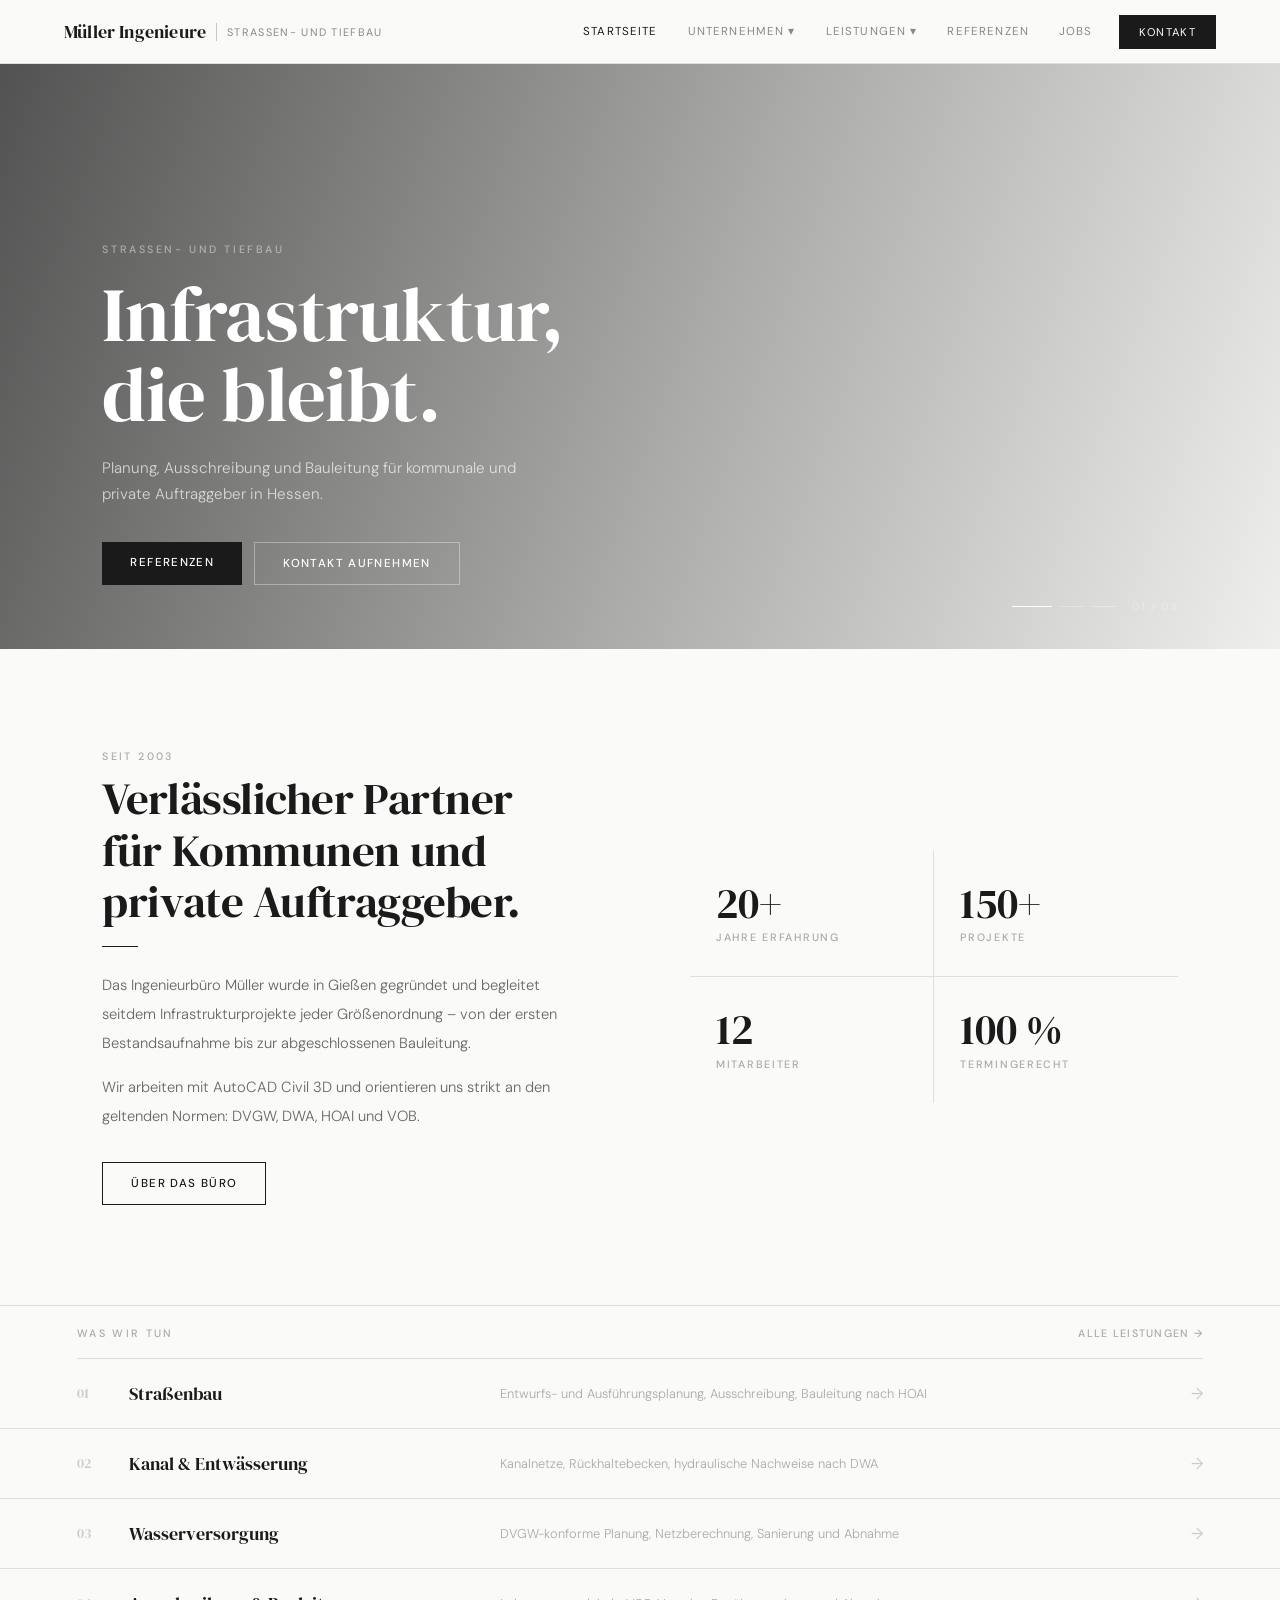
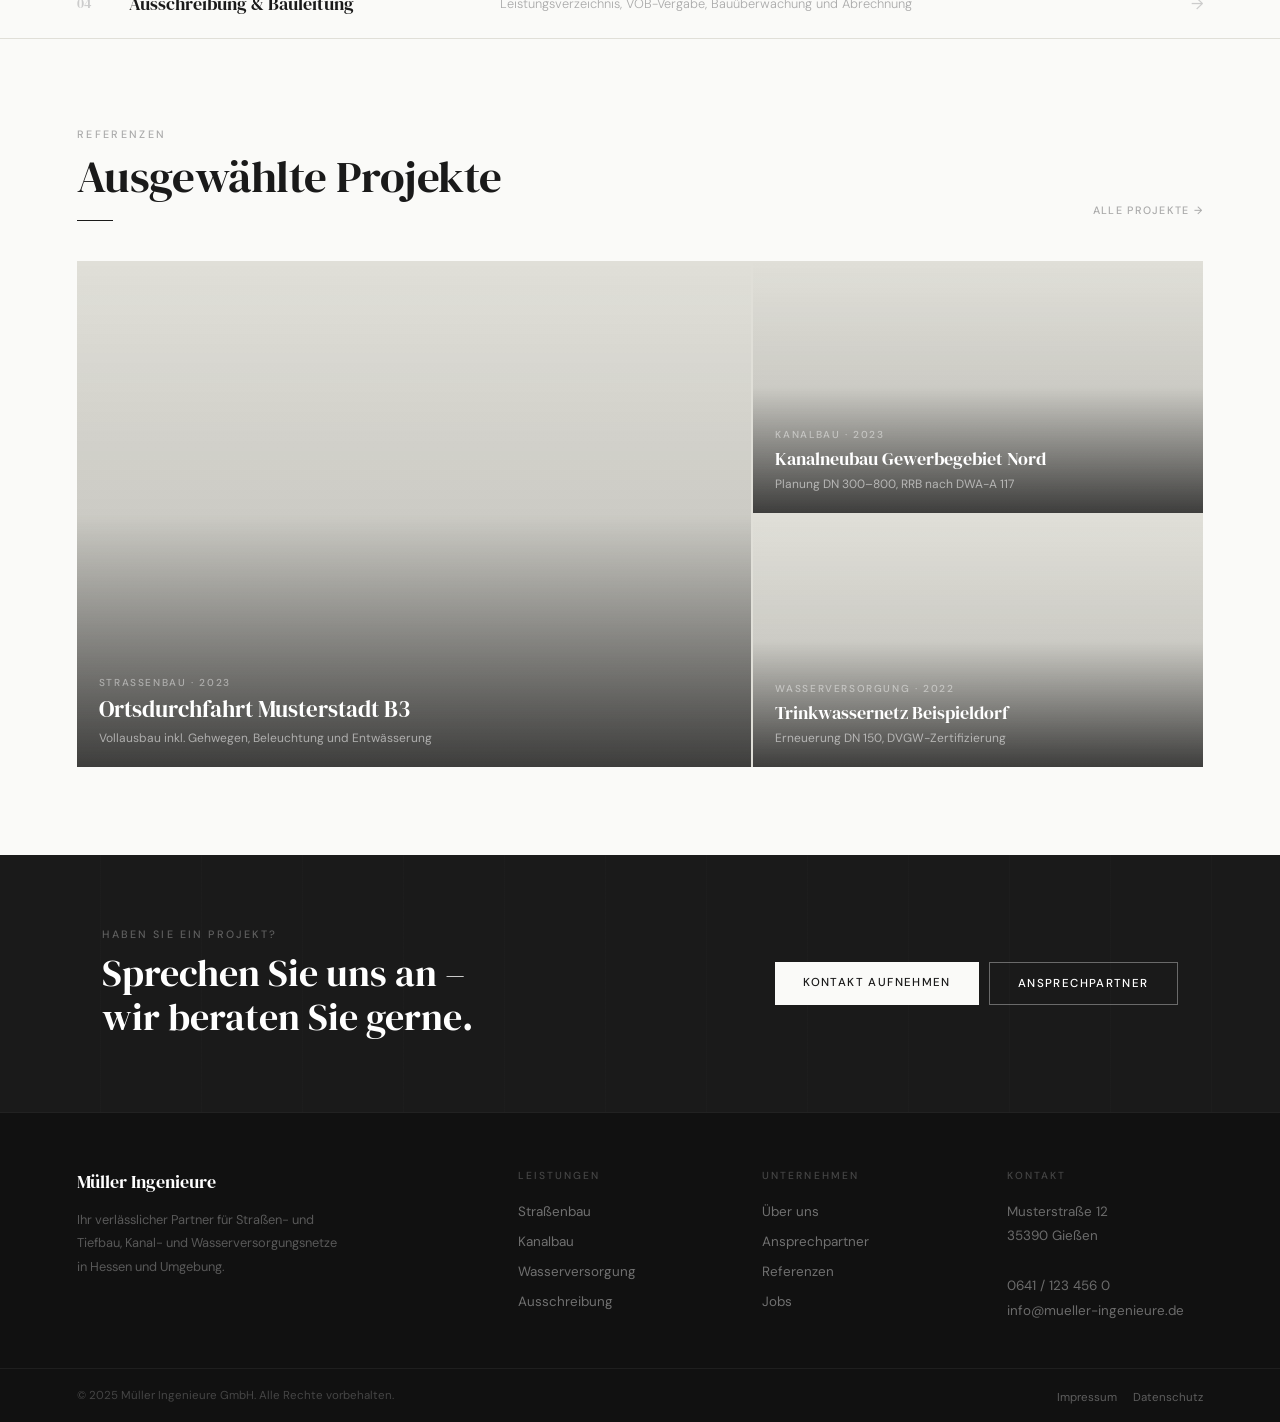
==== commit 6e117cb7: "Add files via upload" ====
--- a/index.html
+++ b/index.html
@@ -5,632 +5,13 @@
 <meta name="viewport" content="width=device-width, initial-scale=1.0">
 <title>Müller Ingenieure – Straßen- und Tiefbau</title>
 <link href="https://fonts.googleapis.com/css2?family=DM+Serif+Display&family=DM+Sans:wght@300;400;500&display=swap" rel="stylesheet">
-<style>
-*,*::before,*::after{margin:0;padding:0;box-sizing:border-box}
-html{scroll-behavior:smooth}
-body{font-family:'DM Sans',sans-serif;color:#1a1a1a;background:#fafaf8;overflow-x:hidden}
-a{text-decoration:none;color:inherit}
-.page{display:none}.page.active{display:block}
-
-/* ── NAV ── */
-#topnav{
-  position:fixed;top:0;left:0;right:0;z-index:900;
-  height:64px;background:#fafaf8;
-  border-bottom:1px solid #e0dfd8;
-  display:flex;align-items:center;justify-content:space-between;
-  padding:0 5%
-}
-.nlogo{
-  font-family:'DM Serif Display',serif;
-  font-size:1.15rem;letter-spacing:.01em;
-  color:#1a1a1a;cursor:pointer;
-  display:flex;align-items:center;gap:10px
-}
-.nlogo-sep{width:1px;height:18px;background:#c8c7be}
-.nlogo-sub{font-family:'DM Sans',sans-serif;font-size:.68rem;font-weight:400;letter-spacing:.12em;text-transform:uppercase;color:#888}
-.nlinks{display:flex;list-style:none;align-items:center;gap:2px}
-.nlinks>li{position:relative}
-.nlinks>li>a{
-  display:block;padding:0 14px;line-height:64px;
-  font-size:.72rem;font-weight:400;letter-spacing:.1em;text-transform:uppercase;
-  color:#888;transition:color .2s
-}
-.nlinks>li>a:hover,.nlinks>li:hover>a{color:#1a1a1a}
-.ncta{
-  background:#1a1a1a!important;color:#fafaf8!important;
-  padding:10px 20px!important;line-height:normal!important;
-  font-size:.7rem!important;letter-spacing:.12em!important;
-  text-transform:uppercase;font-weight:500;
-  margin-left:10px;transition:background .2s!important
-}
-.ncta:hover{background:#333!important}
-.drop{
-  display:none;position:absolute;top:64px;left:0;
-  background:#fafaf8;border-top:1px solid #1a1a1a;
-  border:1px solid #e0dfd8;border-top:2px solid #1a1a1a;
-  min-width:220px;z-index:1000
-}
-.nlinks li:hover .drop{display:block}
-.drop a{
-  display:block;padding:12px 20px;
-  font-size:.75rem;font-weight:400;letter-spacing:.06em;
-  border-bottom:1px solid #f0efe8;
-  transition:background .15s,padding-left .15s;
-  color:#555
-}
-.drop a:hover{background:#f0efe8;padding-left:26px;color:#1a1a1a}
-.hbg{display:none;flex-direction:column;gap:5px;cursor:pointer;padding:4px}
-.hbg span{display:block;width:22px;height:1.5px;background:#1a1a1a}
-#mobnav{
-  display:none;position:fixed;top:64px;left:0;right:0;
-  background:#fafaf8;border-bottom:1px solid #e0dfd8;
-  z-index:899;padding:16px 5%;flex-direction:column
-}
-#mobnav.open{display:flex}
-#mobnav a{
-  display:block;padding:13px 0;
-  font-size:.8rem;font-weight:400;letter-spacing:.1em;text-transform:uppercase;
-  border-bottom:1px solid #f0efe8;color:#555
-}
-
-/* ── SHARED ── */
-.sec{padding:88px 6%}
-.sec.bgl{background:#f4f3ef}
-.sec.bgd{background:#1a1a1a}
-.sh{margin-bottom:60px}
-.sh.center{text-align:center}
-.sh.center .sdiv{margin-left:auto;margin-right:auto}
-.stag{
-  font-size:.67rem;font-weight:500;letter-spacing:.22em;
-  text-transform:uppercase;color:#aaa;margin-bottom:10px
-}
-.stitle{
-  font-family:'DM Serif Display',serif;
-  font-size:clamp(2rem,3.5vw,2.8rem);
-  font-weight:400;color:#1a1a1a;
-  line-height:1.15;letter-spacing:-.01em
-}
-.sdiv{width:36px;height:1px;background:#1a1a1a;margin-top:18px}
-
-/* PAGE HEADER */
-.ph{
-  height:200px;background:#1a1a1a;
-  display:flex;align-items:flex-end;
-  padding:0 8% 36px;position:relative;overflow:hidden
-}
-.ph::after{
-  content:'';position:absolute;inset:0;
-  background:repeating-linear-gradient(90deg,transparent,transparent 80px,rgba(255,255,255,.015) 80px,rgba(255,255,255,.015) 81px)
-}
-.phi{position:relative;z-index:2}
-.phi .stag{color:rgba(255,255,255,.35);margin-bottom:6px}
-.phi h1{
-  font-family:'DM Serif Display',serif;
-  font-size:clamp(2.2rem,4.5vw,3.4rem);
-  font-weight:400;color:#fff;line-height:1.1
-}
-.bc{margin-top:10px;font-size:.7rem;color:rgba(255,255,255,.35);letter-spacing:.06em}
-.bc a{color:rgba(255,255,255,.5)}.bc span{margin:0 8px}
-
-/* BUTTONS */
-.btn{
-  display:inline-block;padding:13px 28px;
-  font-family:'DM Sans',sans-serif;
-  font-size:.72rem;font-weight:500;letter-spacing:.12em;text-transform:uppercase;
-  border:none;cursor:pointer;transition:all .2s
-}
-.bd{background:#1a1a1a;color:#fafaf8}.bd:hover{background:#333}
-.bo{background:transparent;color:#1a1a1a;border:1px solid #1a1a1a}.bo:hover{background:#1a1a1a;color:#fafaf8}
-.bl{background:#fafaf8;color:#1a1a1a}.bl:hover{background:#f0efe8}
-.bg2{background:transparent;color:#fff;border:1px solid rgba(255,255,255,.35)}.bg2:hover{border-color:#fff}
-
-/* ── HERO ── */
-.hero{height:clamp(400px,65vh,700px);position:relative;overflow:hidden}
-.sl{position:absolute;inset:0;opacity:0;transition:opacity 1.4s ease}
-.sl.active{opacity:1;z-index:2}
-.slbg{
-  position:absolute;inset:0;background-size:cover;background-position:center;
-  transform:scale(1.04);transition:transform 8s ease;filter:grayscale(15%)
-}
-.sl.active .slbg{transform:scale(1)}
-.slov{
-  position:absolute;inset:0;
-  background:linear-gradient(110deg,rgba(26,26,26,.75) 0%,rgba(26,26,26,.35) 55%,rgba(26,26,26,.05) 100%)
-}
-.slc{
-  position:relative;z-index:3;height:100%;
-  display:flex;flex-direction:column;justify-content:flex-end;
-  padding:0 8% 64px;max-width:820px
-}
-.se{
-  font-size:.67rem;font-weight:500;letter-spacing:.24em;text-transform:uppercase;
-  color:rgba(255,255,255,.45);margin-bottom:18px;
-  opacity:0;transform:translateY(12px);transition:opacity .7s .3s,transform .7s .3s
-}
-.st{
-  font-family:'DM Serif Display',serif;
-  font-size:clamp(2.6rem,6vw,5rem);
-  font-weight:400;line-height:1.05;color:#fff;
-  letter-spacing:-.01em;margin-bottom:20px;
-  opacity:0;transform:translateY(20px);transition:opacity .8s .5s,transform .8s .5s
-}
-.ss{
-  font-size:.95rem;font-weight:300;color:rgba(255,255,255,.7);
-  line-height:1.75;max-width:440px;margin-bottom:34px;
-  opacity:0;transform:translateY(12px);transition:opacity .7s .7s,transform .7s .7s
-}
-.sb{
-  display:flex;gap:12px;flex-wrap:wrap;
-  opacity:0;transform:translateY(12px);transition:opacity .7s .9s,transform .7s .9s
-}
-.sl.active .se,.sl.active .st,.sl.active .ss,.sl.active .sb{opacity:1;transform:translateY(0)}
-.snav{
-  position:absolute;bottom:36px;right:8%;z-index:10;
-  display:flex;align-items:center;gap:8px
-}
-.dot{width:24px;height:1px;background:rgba(255,255,255,.3);cursor:pointer;transition:all .3s}
-.dot.active{background:#fff;width:40px}
-.sctr{
-  font-size:.67rem;font-weight:400;
-  color:rgba(255,255,255,.35);letter-spacing:.15em;margin-left:8px
-}
-
-/* ── INTRO ── */
-.ig{
-  display:grid;grid-template-columns:1fr 1fr;
-  gap:100px;align-items:center;padding:100px 8%
-}
-.it p{margin-top:24px;font-size:.92rem;font-weight:300;line-height:2;color:#666}
-.it .sdiv{margin:18px 0 0}
-.nums{display:grid;grid-template-columns:1fr 1fr;gap:1px;background:#e0dfd8}
-.nb{background:#fafaf8;padding:32px 26px}
-.nb strong{
-  display:block;font-family:'DM Serif Display',serif;
-  font-size:2.6rem;font-weight:400;color:#1a1a1a;line-height:1
-}
-.nb span{
-  display:block;margin-top:6px;
-  font-size:.67rem;font-weight:500;letter-spacing:.16em;text-transform:uppercase;color:#aaa
-}
-
-/* ── LEISTUNGEN KACHELN ── */
-.lg4{display:grid;grid-template-columns:repeat(4,1fr);gap:1px;background:#e0dfd8}
-.lc{position:relative;aspect-ratio:3/4;overflow:hidden;cursor:pointer;background:#1a1a1a}
-.lcbg{
-  position:absolute;inset:0;background-size:cover;background-position:center;
-  filter:grayscale(60%);transition:transform .6s,filter .5s;opacity:.7
-}
-.lc:hover .lcbg{transform:scale(1.05);filter:grayscale(10%);opacity:.85}
-.lcov{
-  position:absolute;inset:0;
-  background:linear-gradient(to top,rgba(26,26,26,.9) 0%,rgba(26,26,26,.15) 55%,transparent 100%)
-}
-.lcnt{position:absolute;bottom:0;left:0;right:0;padding:24px 20px}
-.lnum{
-  font-size:.63rem;font-weight:500;letter-spacing:.2em;
-  color:rgba(255,255,255,.3);margin-bottom:8px
-}
-.lttl{
-  font-family:'DM Serif Display',serif;
-  font-size:1.2rem;font-weight:400;color:#fff;
-  line-height:1.2;margin-bottom:10px
-}
-.llnk{
-  font-size:.67rem;font-weight:500;letter-spacing:.14em;text-transform:uppercase;
-  color:rgba(255,255,255,.35);transition:color .2s
-}
-.lc:hover .llnk{color:#fff}
-
-/* ── PROJEKT KARTEN ── */
-.pg{display:grid;grid-template-columns:repeat(3,1fr);gap:1px;background:#e0dfd8}
-.pc{background:#fafaf8;overflow:hidden;cursor:pointer}
-.pc.hidden{display:none}
-.pi{
-  width:100%;aspect-ratio:4/3;
-  background-size:cover;background-position:center;
-  filter:grayscale(25%);transition:filter .5s,transform .5s;
-  overflow:hidden
-}
-.pc:hover .pi{filter:grayscale(0%);transform:scale(1.03)}
-.ptag{
-  display:inline-block;margin-bottom:6px;
-  font-size:.62rem;font-weight:500;letter-spacing:.16em;text-transform:uppercase;color:#aaa
-}
-.pb{padding:18px 20px 22px}
-.pm{display:flex;gap:8px;flex-wrap:wrap;margin-bottom:2px}
-.pm span{font-size:.7rem;color:#aaa;font-weight:400}
-.pnm{
-  font-family:'DM Serif Display',serif;
-  font-size:1.05rem;font-weight:400;color:#1a1a1a;
-  line-height:1.3;margin-bottom:6px
-}
-.pdsc{font-size:.8rem;color:#888;line-height:1.65}
-.fbar{display:flex;flex-wrap:wrap;gap:4px;margin-bottom:48px}
-.fb{
-  padding:8px 18px;border:1px solid #e0dfd8;
-  background:transparent;color:#aaa;
-  font-family:'DM Sans',sans-serif;
-  font-size:.68rem;font-weight:500;letter-spacing:.1em;text-transform:uppercase;
-  cursor:pointer;transition:all .2s
-}
-.fb:hover{border-color:#1a1a1a;color:#1a1a1a}
-.fb.active{background:#1a1a1a;border-color:#1a1a1a;color:#fafaf8}
-
-/* ── CTA STREIFEN ── */
-.cta{
-  background:#1a1a1a;padding:72px 8%;
-  display:flex;align-items:center;justify-content:space-between;
-  flex-wrap:wrap;gap:32px;position:relative;overflow:hidden
-}
-.cta::after{
-  content:'';position:absolute;inset:0;
-  background:repeating-linear-gradient(90deg,transparent,transparent 100px,rgba(255,255,255,.012) 100px,rgba(255,255,255,.012) 101px)
-}
-.ctatxt{position:relative;z-index:1}
-.ctatxt p{
-  font-size:.67rem;font-weight:500;letter-spacing:.2em;text-transform:uppercase;
-  color:rgba(255,255,255,.3);margin-bottom:10px
-}
-.ctatxt h2{
-  font-family:'DM Serif Display',serif;
-  font-size:clamp(1.8rem,3vw,2.6rem);font-weight:400;
-  color:#fff;line-height:1.15
-}
-.ctaact{position:relative;z-index:1;display:flex;gap:10px;flex-wrap:wrap}
-
-/* ── ÜBER UNS ── */
-.ug{display:grid;grid-template-columns:1fr 1fr;gap:100px;align-items:center;padding:100px 8%}
-.uiw{position:relative}
-.uimg{
-  width:100%;aspect-ratio:4/3;
-  background-size:cover;background-position:center;filter:grayscale(15%)
-}
-.uiw::after{
-  content:'';position:absolute;bottom:-18px;right:-18px;
-  width:50%;height:50%;border:1px solid #e0dfd8;z-index:-1
-}
-.ut p{margin-top:22px;font-size:.92rem;font-weight:300;line-height:2;color:#666}
-.ut .sdiv{margin:18px 0 0}
-
-/* WERTE */
-.wg{display:grid;grid-template-columns:repeat(3,1fr);gap:1px;background:#e0dfd8}
-.wb{background:#fafaf8;padding:36px 28px;border-top:2px solid transparent;transition:border-color .3s}
-.wb:hover{border-color:#1a1a1a}
-.wt{
-  font-family:'DM Serif Display',serif;
-  font-size:1rem;font-weight:400;color:#1a1a1a;
-  margin-bottom:10px
-}
-.wtx{font-size:.82rem;color:#888;line-height:1.8}
-
-/* TIMELINE */
-.tli{
-  display:grid;grid-template-columns:80px 1fr;
-  gap:28px;margin-bottom:0;position:relative;
-  max-width:640px;margin-left:auto;margin-right:auto
-}
-.tli+.tli{border-top:1px solid #f0efe8}
-.tly{
-  padding:32px 0;
-  font-family:'DM Serif Display',serif;
-  font-size:1rem;font-weight:400;color:#aaa;
-  letter-spacing:.02em
-}
-.tlc{padding:32px 0}
-.tlc h3{
-  font-family:'DM Serif Display',serif;
-  font-size:1rem;font-weight:400;color:#1a1a1a;margin-bottom:6px
-}
-.tlc p{font-size:.82rem;color:#888;line-height:1.75}
-
-/* TEAM */
-.tg{display:grid;grid-template-columns:repeat(3,1fr);gap:1px;background:#e0dfd8}
-.tc{background:#fafaf8;overflow:hidden}
-.tp{
-  width:100%;aspect-ratio:3/4;
-  background-size:cover;background-position:top center;
-  filter:grayscale(30%);transition:filter .4s
-}
-.tc:hover .tp{filter:grayscale(0%)}
-.tbdy{padding:20px 20px 24px}
-.trol{
-  font-size:.65rem;font-weight:500;letter-spacing:.18em;text-transform:uppercase;
-  color:#aaa;margin-bottom:5px
-}
-.tnm{
-  font-family:'DM Serif Display',serif;
-  font-size:1.15rem;font-weight:400;color:#1a1a1a;
-  line-height:1.2;margin-bottom:10px
-}
-.tfo{font-size:.8rem;color:#888;line-height:1.7;margin-bottom:14px}
-.tco{border-top:1px solid #f0efe8;padding-top:12px}
-.tco a{display:block;font-size:.78rem;color:#aaa;margin-bottom:5px;transition:color .2s}
-.tco a:hover{color:#1a1a1a}
-
-/* ── LEISTUNGEN ZEILEN (Startseite) ── */
-.lrow{
-  display:grid;grid-template-columns:52px 1fr 2fr 32px;
-  align-items:center;gap:0;
-  padding:22px 6%;
-  border-bottom:1px solid #e0dfd8;
-  background:#fafaf8;
-  color:#1a1a1a;text-decoration:none;
-  transition:background .2s
-}
-.lrow:hover{background:#f4f3ef}
-.lrow-num{
-  font-family:'DM Serif Display',serif;
-  font-size:.9rem;color:#ccc;font-weight:400
-}
-.lrow-title{
-  font-family:'DM Serif Display',serif;
-  font-size:1.15rem;font-weight:400;color:#1a1a1a
-}
-.lrow-desc{
-  font-size:.8rem;color:#aaa;font-weight:300;
-  padding:0 24px
-}
-.lrow-arrow{
-  font-size:1rem;color:#ccc;text-align:right;
-  transition:transform .2s,color .2s
-}
-.lrow:hover .lrow-arrow{transform:translateX(5px);color:#1a1a1a}
-@media(max-width:700px){
-  .lrow{grid-template-columns:40px 1fr 28px}
-  .lrow-desc{display:none}
-}
-
-/* ── REFERENZEN EDITORIAL (Startseite) ── */
-.ref-grid{
-  display:grid;grid-template-columns:3fr 2fr;
-  gap:2px;background:#e0dfd8
-}
-.ref-side{display:flex;flex-direction:column;gap:2px}
-.ref-img{
-  position:relative;overflow:hidden;
-  background-size:cover;background-position:center;
-  filter:grayscale(20%);transition:filter .5s;
-  cursor:pointer
-}
-.ref-main .ref-img{aspect-ratio:4/3}
-.ref-side .ref-img{flex:1;min-height:200px}
-.ref-img:hover{filter:grayscale(0%)}
-.ref-overlay{
-  position:absolute;inset:0;
-  background:linear-gradient(to top,rgba(26,26,26,.82) 0%,rgba(26,26,26,.1) 50%,transparent 100%)
-}
-.ref-info{
-  position:absolute;bottom:0;left:0;right:0;
-  padding:20px 22px
-}
-.ref-cat{
-  font-size:.63rem;font-weight:500;letter-spacing:.16em;
-  text-transform:uppercase;color:rgba(255,255,255,.45);margin-bottom:6px
-}
-.ref-name{
-  font-family:'DM Serif Display',serif;
-  font-size:1.15rem;font-weight:400;color:#fff;
-  line-height:1.25;margin-bottom:5px
-}
-.ref-detail{font-size:.75rem;color:rgba(255,255,255,.55);line-height:1.5}
-.ref-main .ref-name{font-size:1.45rem}
-@media(max-width:700px){
-  .ref-grid{grid-template-columns:1fr}
-  .ref-main .ref-img{aspect-ratio:3/2}
-}
-
-
-.lss{
-  padding:88px 8%;
-  display:grid;grid-template-columns:1fr 1fr;
-  gap:88px;align-items:center
-}
-.lss.rev{direction:rtl}.lss.rev>*{direction:ltr}
-.lss.bgl{background:#f4f3ef}
-.limg{
-  width:100%;aspect-ratio:4/3;
-  background-size:cover;background-position:center;
-  filter:grayscale(15%)
-}
-.lt .stitle{text-align:left;font-size:clamp(1.7rem,2.8vw,2.3rem)}
-.lt .sdiv{margin:16px 0 0}
-.lt p{margin-top:20px;font-size:.89rem;font-weight:300;line-height:2;color:#666}
-.ll{margin-top:20px;list-style:none;display:flex;flex-direction:column;gap:0}
-.ll li{
-  display:flex;align-items:flex-start;gap:12px;
-  font-size:.84rem;color:#555;line-height:1.6;
-  padding:10px 0;border-bottom:1px solid #f0efe8
-}
-.ll li::before{
-  content:'—';font-size:.8rem;color:#ccc;
-  flex-shrink:0;margin-top:1px
-}
-.lbdg{
-  display:inline-block;margin-top:20px;
-  padding:8px 14px;border:1px solid #1a1a1a;
-  font-size:.67rem;font-weight:500;letter-spacing:.14em;text-transform:uppercase;
-  color:#1a1a1a
-}
-
-/* ── JOBS ── */
-.beng{display:grid;grid-template-columns:repeat(4,1fr);gap:1px;background:#e0dfd8}
-.bbi{background:#fafaf8;padding:30px 24px}
-.btit{
-  font-family:'DM Serif Display',serif;
-  font-size:.95rem;font-weight:400;color:#1a1a1a;
-  margin-bottom:8px
-}
-.btxt{font-size:.8rem;color:#888;line-height:1.7}
-.jlist{display:flex;flex-direction:column;gap:1px;background:#e0dfd8;margin-bottom:40px}
-.jcard{
-  background:#fafaf8;padding:26px 28px;
-  display:flex;justify-content:space-between;align-items:center;
-  flex-wrap:wrap;gap:14px;
-  border-left:3px solid transparent;
-  transition:border-color .2s
-}
-.jcard:hover{border-color:#1a1a1a}
-.jttl{
-  font-family:'DM Serif Display',serif;
-  font-size:1.05rem;font-weight:400;color:#1a1a1a;margin-bottom:7px
-}
-.jtags{display:flex;flex-wrap:wrap;gap:4px}
-.jtag{
-  font-size:.63rem;font-weight:500;letter-spacing:.12em;text-transform:uppercase;
-  color:#aaa;background:#f4f3ef;padding:3px 8px
-}
-.ini{
-  background:#f4f3ef;padding:40px 44px;
-  display:flex;justify-content:space-between;align-items:center;
-  flex-wrap:wrap;gap:24px;border-left:2px solid #1a1a1a
-}
-.ini h3{
-  font-family:'DM Serif Display',serif;
-  font-size:1.25rem;font-weight:400;color:#1a1a1a;margin-bottom:7px
-}
-.ini p{font-size:.84rem;color:#888;line-height:1.75;max-width:460px}
-
-/* ── KONTAKT ── */
-.kg{display:grid;grid-template-columns:1fr 1.6fr;gap:72px;align-items:start}
-.kh{
-  font-family:'DM Serif Display',serif;
-  font-size:1.35rem;font-weight:400;color:#1a1a1a;margin-bottom:28px
-}
-.ii{display:flex;gap:14px;margin-bottom:20px;align-items:flex-start}
-.iico{
-  width:1px;height:auto;background:#e0dfd8;
-  min-height:16px;flex-shrink:0;margin-top:3px
-}
-.itx strong{
-  display:block;font-size:.64rem;font-weight:500;
-  letter-spacing:.16em;text-transform:uppercase;color:#aaa;margin-bottom:3px
-}
-.itx span{font-size:.88rem;color:#1a1a1a;line-height:1.6}
-.itx a{color:#1a1a1a;transition:color .2s}.itx a:hover{color:#888}
-.fttl{
-  font-family:'DM Serif Display',serif;
-  font-size:1.35rem;font-weight:400;color:#1a1a1a;margin-bottom:24px
-}
-.fr2{display:grid;grid-template-columns:1fr 1fr;gap:10px}
-.fg{display:flex;flex-direction:column;gap:5px;margin-bottom:12px}
-.fg label{
-  font-size:.63rem;font-weight:500;letter-spacing:.15em;text-transform:uppercase;color:#aaa
-}
-.fg input,.fg textarea,.fg select{
-  width:100%;padding:12px 0;
-  border:none;border-bottom:1px solid #e0dfd8;
-  background:transparent;font-family:'DM Sans',sans-serif;
-  font-size:.88rem;color:#1a1a1a;outline:none;
-  transition:border-color .2s;
-  appearance:none;-webkit-appearance:none
-}
-.fg input:focus,.fg textarea:focus,.fg select:focus{border-color:#1a1a1a}
-.fg textarea{height:110px;resize:none}
-.fn{font-size:.72rem;color:#aaa;line-height:1.65;margin-bottom:16px}
-
-/* ── FOOTER ── */
-footer{background:#111;border-top:1px solid #222}
-.fm{
-  display:grid;grid-template-columns:2fr 1fr 1fr 1fr;
-  gap:48px;padding:56px 6% 44px
-}
-.flogo{
-  font-family:'DM Serif Display',serif;
-  font-size:1.15rem;color:#fff;
-  margin-bottom:14px
-}
-.fbrand p{font-size:.8rem;color:rgba(255,255,255,.3);line-height:1.85;max-width:270px}
-.fc h4{
-  font-size:.64rem;font-weight:500;letter-spacing:.2em;text-transform:uppercase;
-  color:rgba(255,255,255,.22);margin-bottom:18px
-}
-.fc ul{list-style:none}
-.fc ul li{margin-bottom:9px}
-.fc ul li a{font-size:.84rem;color:rgba(255,255,255,.4);transition:color .2s}
-.fc ul li a:hover{color:#fff}
-.fc address{font-style:normal;font-size:.84rem;color:rgba(255,255,255,.38);line-height:1.85}
-.fbot{
-  border-top:1px solid rgba(255,255,255,.06);
-  padding:16px 6%;
-  display:flex;justify-content:space-between;align-items:center;flex-wrap:wrap;gap:9px
-}
-.fbot p{font-size:.72rem;color:rgba(255,255,255,.22)}
-.fbot a{font-size:.72rem;color:rgba(255,255,255,.32);margin-left:16px;transition:color .2s}
-.fbot a:hover{color:#fff}
-
-/* ── RESPONSIVE ── */
-@media(max-width:1000px){
-  .lg4{grid-template-columns:repeat(2,1fr)}
-  .beng{grid-template-columns:repeat(2,1fr)}
-}
-@media(max-width:900px){
-  .nlinks{display:none}.hbg{display:flex}
-  .fm{grid-template-columns:1fr 1fr}
-  .tg{grid-template-columns:1fr 1fr}
-  .pg{grid-template-columns:1fr 1fr}
-  .ig,.ug{grid-template-columns:1fr;gap:44px;padding:60px 5%}
-  .lss{grid-template-columns:1fr;gap:32px;padding:60px 5%}
-  .lss.rev{direction:ltr}
-  .kg{grid-template-columns:1fr;gap:44px}
-  .fr2{grid-template-columns:1fr}
-}
-@media(max-width:600px){
-  .fm{grid-template-columns:1fr}
-  .tg,.pg{grid-template-columns:1fr}
-  .wg{grid-template-columns:1fr}
-  .sec{padding:60px 5%}
-  .jcard{flex-direction:column;align-items:flex-start}
-  .ini{padding:28px 22px}
-}
-</style>
+<link rel="stylesheet" href="style.css">
 </head>
 <body>
 
-<!-- NAV -->
-<div id="topnav">
-  <div class="nlogo" onclick="go('home')">
-    Müller Ingenieure
-    <span class="nlogo-sep"></span>
-    <span class="nlogo-sub">Straßen- und Tiefbau</span>
-  </div>
-  <ul class="nlinks">
-    <li><a href="#" onclick="go('home');return false">Startseite</a></li>
-    <li><a href="#" onclick="go('ueber');return false">Unternehmen &#9662;</a>
-      <div class="drop">
-        <a href="#" onclick="go('ueber');return false">Über uns</a>
-        <a href="#" onclick="go('asp');return false">Ansprechpartner</a>
-      </div>
-    </li>
-    <li><a href="#" onclick="go('leist');return false">Leistungen &#9662;</a>
-      <div class="drop">
-        <a href="#" onclick="go('leist');return false">Alle Leistungen</a>
-        <a href="#" onclick="go('leist');sTo('lss1');return false">Straßenbau</a>
-        <a href="#" onclick="go('leist');sTo('lss2');return false">Kanalbau &amp; Entwässerung</a>
-        <a href="#" onclick="go('leist');sTo('lss3');return false">Wasserversorgung</a>
-        <a href="#" onclick="go('leist');sTo('lss4');return false">Ausschreibung &amp; Bauleitung</a>
-      </div>
-    </li>
-    <li><a href="#" onclick="go('proj');return false">Referenzen</a></li>
-    <li><a href="#" onclick="go('jobs');return false">Jobs</a></li>
-    <li><a href="#" onclick="go('kontakt');return false" class="btn ncta">Kontakt</a></li>
-  </ul>
-  <div class="hbg" id="hbg" onclick="document.getElementById('mobnav').classList.toggle('open')">
-    <span></span><span></span><span></span>
-  </div>
-</div>
-<div id="mobnav">
-  <a href="#" onclick="go('home');cm();return false">Startseite</a>
-  <a href="#" onclick="go('ueber');cm();return false">Über uns</a>
-  <a href="#" onclick="go('asp');cm();return false">Ansprechpartner</a>
-  <a href="#" onclick="go('leist');cm();return false">Leistungen</a>
-  <a href="#" onclick="go('proj');cm();return false">Referenzen</a>
-  <a href="#" onclick="go('jobs');cm();return false">Jobs</a>
-  <a href="#" onclick="go('kontakt');cm();return false">Kontakt</a>
-</div>
+<div id="nav-placeholder"></div>
 
-
-<!-- ══════════════ STARTSEITE ══════════════ -->
-<div id="p-home" class="page active" style="margin-top:64px">
+<main class="pt">
 
   <!-- HERO SLIDER -->
   <div class="hero">
@@ -642,8 +23,8 @@
         <div class="st">Infrastruktur,<br>die bleibt.</div>
         <div class="ss">Planung, Ausschreibung und Bauleitung für kommunale und private Auftraggeber in Hessen.</div>
         <div class="sb">
-          <a href="#" onclick="go('proj');return false" class="btn bd">Referenzen</a>
-          <a href="#" onclick="go('kontakt');return false" class="btn bg2">Kontakt aufnehmen</a>
+          <a href="projekte.html" class="btn bd">Referenzen</a>
+          <a href="kontakt.html" class="btn bg2">Kontakt aufnehmen</a>
         </div>
       </div>
     </div>
@@ -655,8 +36,8 @@
         <div class="st">Hydraulik.<br>Normgerecht.</div>
         <div class="ss">Kanalnetze, Rückhaltebecken und Versickerungsanlagen nach DWA-Regelwerk und KOSTRA-DWD.</div>
         <div class="sb">
-          <a href="#" onclick="go('leist');sTo('lss2');return false" class="btn bd">Leistungen</a>
-          <a href="#" onclick="go('kontakt');return false" class="btn bg2">Anfrage stellen</a>
+          <a href="leistungen.html#kanal" class="btn bd">Leistungen</a>
+          <a href="kontakt.html" class="btn bg2">Anfrage stellen</a>
         </div>
       </div>
     </div>
@@ -668,8 +49,8 @@
         <div class="st">DVGW-konforme<br>Planung.</div>
         <div class="ss">Von der Netzberechnung bis zur Druckprobe – alles aus einer Hand, termingerecht und dokumentiert.</div>
         <div class="sb">
-          <a href="#" onclick="go('leist');sTo('lss3');return false" class="btn bd">Mehr erfahren</a>
-          <a href="#" onclick="go('kontakt');return false" class="btn bg2">Kontakt</a>
+          <a href="leistungen.html#wasser" class="btn bd">Mehr erfahren</a>
+          <a href="kontakt.html" class="btn bg2">Kontakt</a>
         </div>
       </div>
     </div>
@@ -689,7 +70,7 @@
       <div class="sdiv"></div>
       <p>Das Ingenieurbüro Müller wurde in Gießen gegründet und begleitet seitdem Infrastrukturprojekte jeder Größenordnung – von der ersten Bestandsaufnahme bis zur abgeschlossenen Bauleitung.</p>
       <p style="margin-top:14px">Wir arbeiten mit AutoCAD Civil 3D und orientieren uns strikt an den geltenden Normen: DVGW, DWA, HOAI und VOB.</p>
-      <a href="#" onclick="go('ueber');return false" class="btn bo" style="margin-top:30px">Über das Büro</a>
+      <a href="ueber-uns.html" class="btn bo" style="margin-top:30px">Über das Büro</a>
     </div>
     <div class="nums">
       <div class="nb"><strong>20+</strong><span>Jahre Erfahrung</span></div>
@@ -703,29 +84,29 @@
   <div style="border-top:1px solid #e0dfd8">
     <div style="padding:0 6%">
       <div style="display:flex;justify-content:space-between;align-items:center;padding:20px 0 18px;border-bottom:1px solid #e0dfd8">
-        <div style="font-size:.67rem;font-weight:500;letter-spacing:.2em;text-transform:uppercase;color:#aaa">Was wir tun</div>
-        <a href="#" onclick="go('leist');return false" style="font-size:.67rem;font-weight:500;letter-spacing:.12em;text-transform:uppercase;color:#aaa;transition:color .2s" onmouseover="this.style.color='#1a1a1a'" onmouseout="this.style.color='#aaa'">Alle Leistungen &rarr;</a>
+        <div class="stag" style="margin:0">Was wir tun</div>
+        <a href="leistungen.html" style="font-size:.67rem;font-weight:500;letter-spacing:.12em;text-transform:uppercase;color:#aaa;transition:color .2s" onmouseover="this.style.color='#1a1a1a'" onmouseout="this.style.color='#aaa'">Alle Leistungen &rarr;</a>
       </div>
     </div>
-    <a href="#" onclick="go('leist');sTo('lss1');return false" class="lrow">
+    <a href="leistungen.html#strassenbau" class="lrow">
       <span class="lrow-num">01</span>
       <span class="lrow-title">Straßenbau</span>
       <span class="lrow-desc">Entwurfs- und Ausführungsplanung, Ausschreibung, Bauleitung nach HOAI</span>
       <span class="lrow-arrow">&rarr;</span>
     </a>
-    <a href="#" onclick="go('leist');sTo('lss2');return false" class="lrow">
+    <a href="leistungen.html#kanal" class="lrow">
       <span class="lrow-num">02</span>
       <span class="lrow-title">Kanal &amp; Entwässerung</span>
       <span class="lrow-desc">Kanalnetze, Rückhaltebecken, hydraulische Nachweise nach DWA</span>
       <span class="lrow-arrow">&rarr;</span>
     </a>
-    <a href="#" onclick="go('leist');sTo('lss3');return false" class="lrow">
+    <a href="leistungen.html#wasser" class="lrow">
       <span class="lrow-num">03</span>
       <span class="lrow-title">Wasserversorgung</span>
       <span class="lrow-desc">DVGW-konforme Planung, Netzberechnung, Sanierung und Abnahme</span>
       <span class="lrow-arrow">&rarr;</span>
     </a>
-    <a href="#" onclick="go('leist');sTo('lss4');return false" class="lrow">
+    <a href="leistungen.html#ausschreibung" class="lrow">
       <span class="lrow-num">04</span>
       <span class="lrow-title">Ausschreibung &amp; Bauleitung</span>
       <span class="lrow-desc">Leistungsverzeichnis, VOB-Vergabe, Bauüberwachung und Abrechnung</span>
@@ -741,36 +122,36 @@
         <div class="stitle">Ausgewählte Projekte</div>
         <div class="sdiv"></div>
       </div>
-      <a href="#" onclick="go('proj');return false" style="font-size:.67rem;font-weight:500;letter-spacing:.12em;text-transform:uppercase;color:#aaa;transition:color .2s;white-space:nowrap;padding-bottom:4px" onmouseover="this.style.color='#1a1a1a'" onmouseout="this.style.color='#aaa'">Alle Projekte &rarr;</a>
+      <a href="projekte.html" style="font-size:.67rem;font-weight:500;letter-spacing:.12em;text-transform:uppercase;color:#aaa;transition:color .2s;white-space:nowrap;padding-bottom:4px" onmouseover="this.style.color='#1a1a1a'" onmouseout="this.style.color='#aaa'">Alle Projekte &rarr;</a>
     </div>
     <div class="ref-grid">
       <div class="ref-main">
-        <div class="ref-img" style="background-image:url('https://images.unsplash.com/photo-1558618666-fcd25c85cd64?w=900&q=80')">
+        <a href="projekte.html" class="ref-img" style="display:block;background-image:url('https://images.unsplash.com/photo-1558618666-fcd25c85cd64?w=900&q=80')">
           <div class="ref-overlay"></div>
           <div class="ref-info">
             <div class="ref-cat">Straßenbau · 2023</div>
             <div class="ref-name">Ortsdurchfahrt Musterstadt B3</div>
             <div class="ref-detail">Vollausbau inkl. Gehwegen, Beleuchtung und Entwässerung</div>
           </div>
-        </div>
+        </a>
       </div>
       <div class="ref-side">
-        <div class="ref-img" style="background-image:url('https://images.unsplash.com/photo-1541888946425-d81bb19240f5?w=600&q=80')">
+        <a href="projekte.html" class="ref-img" style="display:block;background-image:url('https://images.unsplash.com/photo-1541888946425-d81bb19240f5?w=600&q=80')">
           <div class="ref-overlay"></div>
           <div class="ref-info">
             <div class="ref-cat">Kanalbau · 2023</div>
             <div class="ref-name">Kanalneubau Gewerbegebiet Nord</div>
             <div class="ref-detail">Planung DN 300–800, RRB nach DWA-A 117</div>
           </div>
-        </div>
-        <div class="ref-img" style="background-image:url('https://images.unsplash.com/photo-1581093458791-9d42f5e3a469?w=600&q=80')">
+        </a>
+        <a href="projekte.html" class="ref-img" style="display:block;background-image:url('https://images.unsplash.com/photo-1581093458791-9d42f5e3a469?w=600&q=80')">
           <div class="ref-overlay"></div>
           <div class="ref-info">
             <div class="ref-cat">Wasserversorgung · 2022</div>
             <div class="ref-name">Trinkwassernetz Beispieldorf</div>
             <div class="ref-detail">Erneuerung DN 150, DVGW-Zertifizierung</div>
           </div>
-        </div>
+        </a>
       </div>
     </div>
   </div>
@@ -782,360 +163,24 @@
       <h2>Sprechen Sie uns an –<br>wir beraten Sie gerne.</h2>
     </div>
     <div class="ctaact">
-      <a href="#" onclick="go('kontakt');return false" class="btn bl">Kontakt aufnehmen</a>
-      <a href="#" onclick="go('asp');return false" class="btn bg2">Ansprechpartner</a>
+      <a href="kontakt.html" class="btn bl">Kontakt aufnehmen</a>
+      <a href="ansprechpartner.html" class="btn bg2">Ansprechpartner</a>
     </div>
   </div>
-</div>
 
+</main>
 
-<!-- ══════════════ ÜBER UNS ══════════════ -->
-<div id="p-ueber" class="page" style="margin-top:64px">
-  <div class="ph">
-    <div class="phi">
-      <div class="stag">Unternehmen</div>
-      <h1>Über uns</h1>
-      <div class="bc"><a href="#" onclick="go('home');return false">Startseite</a><span>›</span>Über uns</div>
-    </div>
-  </div>
-  <div class="ug">
-    <div class="uiw">
-      <div class="uimg" style="background-image:url('https://images.unsplash.com/photo-1590674899484-d5640e854abe?w=700&q=80')"></div>
-    </div>
-    <div class="ut">
-      <div class="stag">Seit 2003</div>
-      <div class="stitle">Müller Ingenieure</div>
-      <div class="sdiv"></div>
-      <p>Das Ingenieurbüro Müller wurde 2003 in Gießen gegründet und ist seitdem ein verlässlicher Partner für Kommunen, Landkreise und private Auftraggeber in Hessen und Umgebung.</p>
-      <p>Unsere Stärke liegt in der ganzheitlichen Betreuung von Infrastrukturprojekten – von der Bestandsaufnahme über die HOAI-konforme Planung bis zur abgeschlossenen Bauleitung.</p>
-      <p>Wir arbeiten mit AutoCAD Civil 3D und orientieren uns an den geltenden Normen: DVGW, DWA, HOAI, VOB.</p>
-    </div>
-  </div>
-  <div class="sec bgl">
-    <div class="sh center">
-      <div class="stag">Unsere Prinzipien</div>
-      <div class="stitle">Was uns auszeichnet</div>
-      <div class="sdiv"></div>
-    </div>
-    <div class="wg">
-      <div class="wb"><div class="wt">Erfahrung</div><div class="wtx">Über 20 Jahre Erfahrung in der Planung und Bauleitung von Tiefbaumaßnahmen aller Größenordnungen.</div></div>
-      <div class="wb"><div class="wt">Präzision</div><div class="wtx">Sorgfältige normgerechte Ausführung – von der Entwurfsplanung bis zur Ausführungsplanung nach HOAI.</div></div>
-      <div class="wb"><div class="wt">Verlässlichkeit</div><div class="wtx">Termine und Budgets werden eingehalten. Transparente Kommunikation auf Augenhöhe.</div></div>
-      <div class="wb"><div class="wt">Aktuelle Technik</div><div class="wtx">AutoCAD Civil 3D, KOSTRA-DWD, stets aktuelle DWA- und DVGW-Normenkenntnisse.</div></div>
-      <div class="wb"><div class="wt">Nachhaltigkeit</div><div class="wtx">Ressourcenschonende Lösungen und dezentrale Regenwasserbewirtschaftung.</div></div>
-      <div class="wb"><div class="wt">Regional verwurzelt</div><div class="wtx">Tiefe Kenntnisse der hessischen Behördenstrukturen und Förderprogramme.</div></div>
-    </div>
-  </div>
-  <div class="sec">
-    <div class="sh center">
-      <div class="stag">Geschichte</div>
-      <div class="stitle">Unser Werdegang</div>
-      <div class="sdiv"></div>
-    </div>
-    <div class="tli"><div class="tly">2003</div><div class="tlc"><h3>Gründung in Gießen</h3><p>Eröffnung des Büros durch Dipl.-Ing. Klaus Müller, zunächst mit Schwerpunkt kommunaler Straßenbau.</p></div></div>
-    <div class="tli"><div class="tly">2008</div><div class="tlc"><h3>Erweiterung Kanal &amp; Wasser</h3><p>Ausbau auf Kanalplanung und Wasserversorgungsnetze. Erste interkommunale Projekte.</p></div></div>
-    <div class="tli"><div class="tly">2015</div><div class="tlc"><h3>Umzug &amp; Teamerweiterung</h3><p>Bezug der neuen Büroräume in Gießen, Wachstum auf 10 Mitarbeitende.</p></div></div>
-    <div class="tli"><div class="tly">Heute</div><div class="tlc"><h3>12 Mitarbeiter, 150+ Projekte</h3><p>Verlässlicher Partner für die öffentliche Hand und private Auftraggeber in der Region.</p></div></div>
-  </div>
-</div>
-
-
-<!-- ══════════════ ANSPRECHPARTNER ══════════════ -->
-<div id="p-asp" class="page" style="margin-top:64px">
-  <div class="ph">
-    <div class="phi">
-      <div class="stag">Unternehmen</div>
-      <h1>Ansprechpartner</h1>
-      <div class="bc"><a href="#" onclick="go('home');return false">Startseite</a><span>›</span>Ansprechpartner</div>
-    </div>
-  </div>
-  <div class="sec">
-    <div class="sh center">
-      <div class="stag">Unser Team</div>
-      <div class="stitle">Ihre Ansprechpartner</div>
-      <div class="sdiv"></div>
-    </div>
-    <div class="tg">
-      <div class="tc"><div class="tp" style="background-image:url('https://images.unsplash.com/photo-1560250097-0b93528c311a?w=400&q=80')"></div><div class="tbdy"><div class="trol">Geschäftsführung</div><div class="tnm">Klaus Müller</div><div class="tfo">Dipl.-Ing. (FH) Bauingenieurwesen. Straßenplanung und Projektleitung größerer Tiefbaumaßnahmen.</div><div class="tco"><a href="tel:06411234560">0641 / 123 456 0</a><a href="mailto:k.mueller@mueller-ingenieure.de">k.mueller@mueller-ingenieure.de</a></div></div></div>
-      <div class="tc"><div class="tp" style="background-image:url('https://images.unsplash.com/photo-1573497019940-1c28c88b4f3e?w=400&q=80')"></div><div class="tbdy"><div class="trol">Projektleiterin Kanal &amp; Entwässerung</div><div class="tnm">Anna Becker</div><div class="tfo">M.Sc. Bauingenieurwesen. Kanalnetze, Regenrückhaltung und DWA-A 117-Nachweise.</div><div class="tco"><a href="tel:06411234561">0641 / 123 456 1</a><a href="mailto:a.becker@mueller-ingenieure.de">a.becker@mueller-ingenieure.de</a></div></div></div>
-      <div class="tc"><div class="tp" style="background-image:url('https://images.unsplash.com/photo-1507003211169-0a1dd7228f2d?w=400&q=80')"></div><div class="tbdy"><div class="trol">Projektleiter Wasserversorgung</div><div class="tnm">Thomas Weber</div><div class="tfo">B.Eng. Umwelttechnik. Wasserversorgungsnetze, DVGW-Planung und hydraulische Berechnungen.</div><div class="tco"><a href="tel:06411234562">0641 / 123 456 2</a><a href="mailto:t.weber@mueller-ingenieure.de">t.weber@mueller-ingenieure.de</a></div></div></div>
-      <div class="tc"><div class="tp" style="background-image:url('https://images.unsplash.com/photo-1580489944761-15a19d654956?w=400&q=80')"></div><div class="tbdy"><div class="trol">Vermessung &amp; CAD</div><div class="tnm">Sandra Hoffmann</div><div class="tfo">Technikerin für Vermessung. Bestandsaufnahmen, Lageplanbearbeitung und AutoCAD Civil 3D.</div><div class="tco"><a href="tel:06411234563">0641 / 123 456 3</a><a href="mailto:s.hoffmann@mueller-ingenieure.de">s.hoffmann@mueller-ingenieure.de</a></div></div></div>
-      <div class="tc"><div class="tp" style="background-image:url('https://images.unsplash.com/photo-1472099645785-5658abf4ff4e?w=400&q=80')"></div><div class="tbdy"><div class="trol">Bauleitung</div><div class="tnm">Martin Klein</div><div class="tfo">Techniker Tiefbau. Örtliche Bauüberwachung, Aufmaß und Abrechnung nach VOB.</div><div class="tco"><a href="tel:06411234564">0641 / 123 456 4</a><a href="mailto:m.klein@mueller-ingenieure.de">m.klein@mueller-ingenieure.de</a></div></div></div>
-      <div class="tc"><div class="tp" style="background-image:url('https://images.unsplash.com/photo-1551836022-deb4988cc6c0?w=400&q=80')"></div><div class="tbdy"><div class="trol">Büromanagement</div><div class="tnm">Lisa Neumann</div><div class="tfo">Kauffrau für Büromanagement. Angebote, Rechnungswesen, Terminkoordination.</div><div class="tco"><a href="tel:06411234560">0641 / 123 456 0</a><a href="mailto:info@mueller-ingenieure.de">info@mueller-ingenieure.de</a></div></div></div>
-    </div>
-  </div>
-</div>
-
-
-<!-- ══════════════ LEISTUNGEN ══════════════ -->
-<div id="p-leist" class="page" style="margin-top:64px">
-  <div class="ph">
-    <div class="phi">
-      <div class="stag">Was wir tun</div>
-      <h1>Leistungen</h1>
-      <div class="bc"><a href="#" onclick="go('home');return false">Startseite</a><span>›</span>Leistungen</div>
-    </div>
-  </div>
-  <div class="lss" id="lss1">
-    <div class="limg" style="background-image:url('https://images.unsplash.com/photo-1558618666-fcd25c85cd64?w=700&q=80')"></div>
-    <div class="lt">
-      <div class="stag">Leistung 01</div>
-      <div class="stitle">Straßenbau</div>
-      <div class="sdiv"></div>
-      <p>Wir planen und betreuen Straßenbaumaßnahmen von der Erschließungsstraße bis zur Kreisstraße – nach HOAI und den Regelwerken der RStO, RASt und FGSV.</p>
-      <ul class="ll">
-        <li>Entwurfs- und Ausführungsplanung (HOAI LP 3–5)</li>
-        <li>Ausschreibung und Vergabe (LP 6–7)</li>
-        <li>Örtliche Bauüberwachung und Abrechnung (LP 8)</li>
-        <li>Ortsdurchfahrten, Erschließungsstraßen, Radwege</li>
-        <li>Deckenerneuerungen und Belagssanierungen</li>
-      </ul>
-      <div class="lbdg">HOAI Leistungsphasen 1–9</div>
-    </div>
-  </div>
-  <div class="lss rev bgl" id="lss2">
-    <div class="limg" style="background-image:url('https://images.unsplash.com/photo-1541888946425-d81bb19240f5?w=700&q=80')"></div>
-    <div class="lt">
-      <div class="stag">Leistung 02</div>
-      <div class="stitle">Kanal &amp; Entwässerung</div>
-      <div class="sdiv"></div>
-      <p>Von der hydraulischen Dimensionierung bis zur Ausführungsplanung – gesamtes Spektrum der Regenwasser- und Schmutzwasserplanung nach DWA-Regelwerken.</p>
-      <ul class="ll">
-        <li>Kanalnetze Schmutz-, Regen- und Mischwasser</li>
-        <li>Hydraulischer Nachweis nach DWA-A 118</li>
-        <li>Regenrückhaltebecken nach DWA-A 117 / KOSTRA-DWD</li>
-        <li>Versickerungsanlagen und dezentrale Bewirtschaftung</li>
-        <li>Kanalkataster und Zustandserfassung</li>
-      </ul>
-      <div class="lbdg">DWA · ATV · HOAI LP 1–9</div>
-    </div>
-  </div>
-  <div class="lss" id="lss3">
-    <div class="limg" style="background-image:url('https://images.unsplash.com/photo-1581093458791-9d42f5e3a469?w=700&q=80')"></div>
-    <div class="lt">
-      <div class="stag">Leistung 03</div>
-      <div class="stitle">Wasserversorgung</div>
-      <div class="sdiv"></div>
-      <p>Planung, Ausschreibung und Bauüberwachung von Trinkwasserleitungsnetzen – nach DVGW-Regelwerk und Anforderungen der zuständigen Behörden.</p>
-      <ul class="ll">
-        <li>Neuplanung und Sanierung von Versorgungsnetzen</li>
-        <li>Hydraulische Netzberechnungen</li>
-        <li>Hausanschlussleitungen und Netzanpassungen</li>
-        <li>DVGW-konforme Ausführungsplanung (W 400)</li>
-        <li>Druckprobenprotokoll und Abnahme</li>
-      </ul>
-      <div class="lbdg">DVGW · HOAI LP 1–9</div>
-    </div>
-  </div>
-  <div class="lss rev bgl" id="lss4">
-    <div class="limg" style="background-image:url('https://images.unsplash.com/photo-1486325212027-8081e485255e?w=700&q=80')"></div>
-    <div class="lt">
-      <div class="stag">Leistung 04</div>
-      <div class="stitle">Ausschreibung &amp; Bauleitung</div>
-      <div class="sdiv"></div>
-      <p>Komplette Ausschreibung nach VOB und Begleitung der Vergabe – transparent, rechtssicher und termingerecht.</p>
-      <ul class="ll">
-        <li>Leistungsverzeichnis (LV) mit HOAI LP 6</li>
-        <li>Öffentliche und beschränkte Ausschreibung nach VOB/A</li>
-        <li>Angebotsprüfung und Vergabevorschlag</li>
-        <li>Örtliche Bauüberwachung (HOAI LP 8)</li>
-        <li>Aufmaß, Rechnungsprüfung und Abrechnung</li>
-      </ul>
-      <div class="lbdg">VOB · HOAI LP 6–9</div>
-    </div>
-  </div>
-</div>
-
-
-<!-- ══════════════ PROJEKTE ══════════════ -->
-<div id="p-proj" class="page" style="margin-top:64px">
-  <div class="ph">
-    <div class="phi">
-      <div class="stag">Referenzen</div>
-      <h1>Projekte</h1>
-      <div class="bc"><a href="#" onclick="go('home');return false">Startseite</a><span>›</span>Referenzen</div>
-    </div>
-  </div>
-  <div class="sec">
-    <div class="sh">
-      <div class="stag">Unsere Referenzen</div>
-      <div class="stitle">Abgeschlossene Projekte</div>
-      <div class="sdiv"></div>
-    </div>
-    <div class="fbar">
-      <button class="fb active" onclick="fil('alle',this)">Alle</button>
-      <button class="fb" onclick="fil('str',this)">Straßenbau</button>
-      <button class="fb" onclick="fil('kan',this)">Kanalbau</button>
-      <button class="fb" onclick="fil('was',this)">Wasserversorgung</button>
-      <button class="fb" onclick="fil('son',this)">Sonstige</button>
-    </div>
-    <div class="pg">
-      <div class="pc" data-cat="str"><div class="pi" style="background-image:url('https://images.unsplash.com/photo-1558618666-fcd25c85cd64?w=600&q=80')"></div><div class="pb"><div class="ptag">Straßenbau</div><div class="pm"><span>Musterstadt</span><span>2023</span></div><div class="pnm">Ortsdurchfahrt Musterstadt B3</div><div class="pdsc">Vollausbau inkl. Gehwegen, Beleuchtung und Entwässerung – ca. 1,8 Mio. €</div></div></div>
-      <div class="pc" data-cat="kan"><div class="pi" style="background-image:url('https://images.unsplash.com/photo-1541888946425-d81bb19240f5?w=600&q=80')"></div><div class="pb"><div class="ptag">Kanalbau</div><div class="pm"><span>Gießen</span><span>2023</span></div><div class="pnm">Kanalneubau Gewerbegebiet Nord</div><div class="pdsc">Planung DN 300–800, Regenrückhaltebecken nach DWA-A 117</div></div></div>
-      <div class="pc" data-cat="was"><div class="pi" style="background-image:url('https://images.unsplash.com/photo-1581093458791-9d42f5e3a469?w=600&q=80')"></div><div class="pb"><div class="ptag">Wasserversorgung</div><div class="pm"><span>Beispieldorf</span><span>2022</span></div><div class="pnm">Trinkwassernetz Gemeinde Beispieldorf</div><div class="pdsc">Erneuerung Hauptleitung DN 150, DVGW-Zertifizierung, Bauleitung</div></div></div>
-      <div class="pc" data-cat="str"><div class="pi" style="background-image:url('https://images.unsplash.com/photo-1504307651254-35680f356dfd?w=600&q=80')"></div><div class="pb"><div class="ptag">Straßenbau</div><div class="pm"><span>Lahn-Dill-Kreis</span><span>2022</span></div><div class="pnm">Kreisstraße K42 Deckenerneuerung</div><div class="pdsc">Ausschreibung und Bauleitung für 3,2 km Deckenerneuerung inkl. Markierung</div></div></div>
-      <div class="pc" data-cat="kan"><div class="pi" style="background-image:url('https://images.unsplash.com/photo-1590674899484-d5640e854abe?w=600&q=80')"></div><div class="pb"><div class="ptag">Kanalbau</div><div class="pm"><span>Marburg</span><span>2022</span></div><div class="pnm">Regenwasserkanal Neubaugebiet West</div><div class="pdsc">Planung Rückhaltebecken, Versickerungsanlagen und Anschluss an Vorfluter</div></div></div>
-      <div class="pc" data-cat="son"><div class="pi" style="background-image:url('https://images.unsplash.com/photo-1486325212027-8081e485255e?w=600&q=80')"></div><div class="pb"><div class="ptag">Sonstige</div><div class="pm"><span>Wetzlar</span><span>2021</span></div><div class="pnm">Parkplatzanlage Stadtzentrum</div><div class="pdsc">Neugestaltung mit versickerungsfähigem Belag, Begrünung und Beleuchtung</div></div></div>
-      <div class="pc" data-cat="str"><div class="pi" style="background-image:url('https://images.unsplash.com/photo-1545558014-8692077e9b5c?w=600&q=80')"></div><div class="pb"><div class="ptag">Straßenbau</div><div class="pm"><span>Friedberg</span><span>2021</span></div><div class="pnm">Radweg Erschließung Ortsteil Süd</div><div class="pdsc">Neubau 1,4 km Radweg inkl. Querungshilfen, Beschilderung und Markierung</div></div></div>
-      <div class="pc" data-cat="was"><div class="pi" style="background-image:url('https://images.unsplash.com/photo-1536895058696-a69b1c7ba34f?w=600&q=80')"></div><div class="pb"><div class="ptag">Wasserversorgung</div><div class="pm"><span>Musterhöhe</span><span>2020</span></div><div class="pnm">Hochbehälter Sanierung Musterhöhe</div><div class="pdsc">Instandsetzung, neue DVGW-Messtechnik und Fernwirktechnik</div></div></div>
-      <div class="pc" data-cat="kan"><div class="pi" style="background-image:url('https://images.unsplash.com/photo-1508450859948-4e04fabaa4ea?w=600&q=80')"></div><div class="pb"><div class="ptag">Kanalbau</div><div class="pm"><span>Bad Nauheim</span><span>2020</span></div><div class="pnm">Mischwasserkanal Altstadt Sanierung</div><div class="pdsc">Relining und Erneuerung von 850 m Mischwasserkanal DN 400–600</div></div></div>
-    </div>
-  </div>
-</div>
-
-
-<!-- ══════════════ JOBS ══════════════ -->
-<div id="p-jobs" class="page" style="margin-top:64px">
-  <div class="ph">
-    <div class="phi">
-      <div class="stag">Karriere</div>
-      <h1>Jobs</h1>
-      <div class="bc"><a href="#" onclick="go('home');return false">Startseite</a><span>›</span>Jobs</div>
-    </div>
-  </div>
-  <div class="sec bgl">
-    <div class="sh center">
-      <div class="stag">Warum zu uns?</div>
-      <div class="stitle">Ihre Vorteile</div>
-      <div class="sdiv"></div>
-    </div>
-    <div class="beng">
-      <div class="bbi"><div class="btit">Flexibles Arbeiten</div><div class="btxt">Homeoffice und flexible Arbeitszeiten – wir vertrauen auf eigenverantwortliches Arbeiten.</div></div>
-      <div class="bbi"><div class="btit">Entwicklung</div><div class="btxt">Fachliche Weiterbildung, Seminarförderung und klare Perspektiven im wachsenden Büro.</div></div>
-      <div class="bbi"><div class="btit">Kollegiales Team</div><div class="btxt">Flache Hierarchien, kurze Entscheidungswege und ein offenes Miteinander.</div></div>
-      <div class="bbi"><div class="btit">Zentrale Lage</div><div class="btxt">Gute Erreichbarkeit in Gießen, kostenlose Parkplätze und ÖPNV in der Nähe.</div></div>
-    </div>
-  </div>
-  <div class="sec">
-    <div class="sh">
-      <div class="stag">Offene Stellen</div>
-      <div class="stitle">Aktuelle Ausschreibungen</div>
-      <div class="sdiv"></div>
-    </div>
-    <div class="jlist">
-      <div class="jcard"><div><div class="jttl">Bauingenieur / Projektleiter (m/w/d)</div><div class="jtags"><span class="jtag">Vollzeit</span><span class="jtag">Gießen</span><span class="jtag">Straßenbau · Tiefbau</span><span class="jtag">ab sofort</span></div></div><a href="#" onclick="go('kontakt');return false" class="btn bd">Jetzt bewerben</a></div>
-      <div class="jcard"><div><div class="jttl">Techniker / CAD-Zeichner Tiefbau (m/w/d)</div><div class="jtags"><span class="jtag">Vollzeit</span><span class="jtag">Gießen</span><span class="jtag">AutoCAD Civil 3D</span><span class="jtag">ab sofort</span></div></div><a href="#" onclick="go('kontakt');return false" class="btn bd">Jetzt bewerben</a></div>
-      <div class="jcard"><div><div class="jttl">Werkstudent Bauingenieurwesen (m/w/d)</div><div class="jtags"><span class="jtag">Teilzeit</span><span class="jtag">Gießen</span><span class="jtag">Studium Bauing.</span><span class="jtag">flexibel</span></div></div><a href="#" onclick="go('kontakt');return false" class="btn bo">Mehr erfahren</a></div>
-    </div>
-    <div class="ini">
-      <div><h3>Initiativbewerbung</h3><p>Keine passende Stelle dabei? Wir freuen uns jederzeit über Initiativbewerbungen von motivierten Ingenieuren, Technikern und Auszubildenden.</p></div>
-      <a href="#" onclick="go('kontakt');return false" class="btn bd">Bewerbung senden</a>
-    </div>
-  </div>
-</div>
-
-
-<!-- ══════════════ KONTAKT ══════════════ -->
-<div id="p-kontakt" class="page" style="margin-top:64px">
-  <div class="ph">
-    <div class="phi">
-      <div class="stag">Sprechen Sie uns an</div>
-      <h1>Kontakt</h1>
-      <div class="bc"><a href="#" onclick="go('home');return false">Startseite</a><span>›</span>Kontakt</div>
-    </div>
-  </div>
-  <div class="sec">
-    <div class="kg">
-      <div>
-        <div class="kh">Müller Ingenieure GmbH</div>
-        <div class="ii">
-          <div class="iico"></div>
-          <div class="itx"><strong>Adresse</strong><span>Musterstraße 12<br>35390 Gießen</span></div>
-        </div>
-        <div class="ii">
-          <div class="iico"></div>
-          <div class="itx"><strong>Telefon</strong><span><a href="tel:06411234560">0641 / 123 456 0</a></span></div>
-        </div>
-        <div class="ii">
-          <div class="iico"></div>
-          <div class="itx"><strong>Fax</strong><span>0641 / 123 456 9</span></div>
-        </div>
-        <div class="ii">
-          <div class="iico"></div>
-          <div class="itx"><strong>E-Mail</strong><span><a href="mailto:info@mueller-ingenieure.de">info@mueller-ingenieure.de</a></span></div>
-        </div>
-        <div class="ii">
-          <div class="iico"></div>
-          <div class="itx"><strong>Bürozeiten</strong><span>Mo – Do: 8:00 – 17:00 Uhr<br>Fr: 8:00 – 13:00 Uhr</span></div>
-        </div>
-      </div>
-      <div>
-        <div class="fttl">Nachricht senden</div>
-        <div class="fr2">
-          <div class="fg"><label>Vorname *</label><input type="text" placeholder="Max"></div>
-          <div class="fg"><label>Nachname *</label><input type="text" placeholder="Mustermann"></div>
-        </div>
-        <div class="fr2">
-          <div class="fg"><label>E-Mail *</label><input type="email" placeholder="max@beispiel.de"></div>
-          <div class="fg"><label>Telefon</label><input type="tel" placeholder="0641 / ..."></div>
-        </div>
-        <div class="fg"><label>Unternehmen / Gemeinde</label><input type="text" placeholder="Stadt Musterhausen"></div>
-        <div class="fg"><label>Betreff *</label>
-          <select>
-            <option value="">– bitte wählen –</option>
-            <option>Straßenbauplanung</option>
-            <option>Kanalbau / Entwässerung</option>
-            <option>Wasserversorgung</option>
-            <option>Ausschreibung &amp; Bauleitung</option>
-            <option>Allgemeine Anfrage</option>
-            <option>Bewerbung</option>
-          </select>
-        </div>
-        <div class="fg"><label>Nachricht *</label><textarea placeholder="Beschreiben Sie kurz Ihr Anliegen..."></textarea></div>
-        <p class="fn">* Pflichtfelder. Mit dem Absenden stimmen Sie der Verarbeitung Ihrer Daten gemäß unserer Datenschutzerklärung zu.</p>
-        <button class="btn bd">Nachricht absenden</button>
-      </div>
-    </div>
-  </div>
-</div>
-
-
-<!-- ══════════════ FOOTER ══════════════ -->
-<footer>
-  <div class="fm">
-    <div class="fbrand">
-      <div class="flogo">Müller Ingenieure</div>
-      <p>Ihr verlässlicher Partner für Straßen- und Tiefbau, Kanal- und Wasserversorgungsnetze in Hessen und Umgebung.</p>
-    </div>
-    <div class="fc"><h4>Leistungen</h4><ul><li><a href="#" onclick="go('leist');return false">Straßenbau</a></li><li><a href="#" onclick="go('leist');return false">Kanalbau</a></li><li><a href="#" onclick="go('leist');return false">Wasserversorgung</a></li><li><a href="#" onclick="go('leist');return false">Ausschreibung</a></li></ul></div>
-    <div class="fc"><h4>Unternehmen</h4><ul><li><a href="#" onclick="go('ueber');return false">Über uns</a></li><li><a href="#" onclick="go('asp');return false">Ansprechpartner</a></li><li><a href="#" onclick="go('proj');return false">Referenzen</a></li><li><a href="#" onclick="go('jobs');return false">Jobs</a></li></ul></div>
-    <div class="fc"><h4>Kontakt</h4><address>Musterstraße 12<br>35390 Gießen<br><br>0641 / 123 456 0<br>info@mueller-ingenieure.de</address></div>
-  </div>
-  <div class="fbot">
-    <p>© 2025 Müller Ingenieure GmbH. Alle Rechte vorbehalten.</p>
-    <div><a href="#">Impressum</a><a href="#">Datenschutz</a></div>
-  </div>
-</footer>
-
+<div id="footer-placeholder"></div>
 
 <script>
-function go(id){
-  document.querySelectorAll('.page').forEach(function(p){p.classList.remove('active')});
-  var t=document.getElementById('p-'+id);
-  if(t){t.classList.add('active');window.scrollTo(0,0)}
-}
-function sTo(id){
-  setTimeout(function(){var e=document.getElementById(id);if(e)e.scrollIntoView({behavior:'smooth'})},60)
-}
-function cm(){document.getElementById('mobnav').classList.remove('open')}
-document.addEventListener('click',function(e){
-  var mn=document.getElementById('mobnav'),hb=document.getElementById('hbg');
-  if(mn&&hb&&!mn.contains(e.target)&&!hb.contains(e.target))mn.classList.remove('open');
-});
 var cur=0,sls=document.querySelectorAll('.sl'),dts=document.querySelectorAll('.dot'),ctr=document.getElementById('sctr');
 function gS(n){
   sls[cur].classList.remove('active');dts[cur].classList.remove('active');
   cur=n;sls[cur].classList.add('active');dts[cur].classList.add('active');
-  if(ctr)ctr.textContent=String(cur+1).padStart(2,'0')+' / 0'+sls.length
+  if(ctr)ctr.textContent=String(cur+1).padStart(2,'0')+' / 0'+sls.length;
 }
 setInterval(function(){gS((cur+1)%sls.length)},5500);
-function fil(cat,btn){
-  document.querySelectorAll('.fb').forEach(function(b){b.classList.remove('active')});
-  btn.classList.add('active');
-  document.querySelectorAll('.pc').forEach(function(c){
-    c.classList.toggle('hidden',cat!=='alle'&&c.dataset.cat!==cat);
-  });
-}
 </script>
+<script src="nav.js"></script>
 </body>
 </html>
--- a/style.css
+++ b/style.css
@@ -0,0 +1,258 @@
+*,*::before,*::after{margin:0;padding:0;box-sizing:border-box}
+html{scroll-behavior:smooth}
+body{font-family:'DM Sans',sans-serif;color:#1a1a1a;background:#fafaf8;overflow-x:hidden}
+a{text-decoration:none;color:inherit}
+
+/* NAV */
+#topnav{position:fixed;top:0;left:0;right:0;z-index:900;height:64px;background:#fafaf8;border-bottom:1px solid #e0dfd8;display:flex;align-items:center;justify-content:space-between;padding:0 5%}
+.nlogo{font-family:'DM Serif Display',serif;font-size:1.15rem;letter-spacing:.01em;color:#1a1a1a;display:flex;align-items:center;gap:10px}
+.nlogo-sep{width:1px;height:18px;background:#c8c7be}
+.nlogo-sub{font-family:'DM Sans',sans-serif;font-size:.68rem;font-weight:400;letter-spacing:.12em;text-transform:uppercase;color:#888}
+.nlinks{display:flex;list-style:none;align-items:center;gap:2px}
+.nlinks>li{position:relative}
+.nlinks>li>a{display:block;padding:0 14px;line-height:64px;font-size:.72rem;font-weight:400;letter-spacing:.1em;text-transform:uppercase;color:#888;transition:color .2s}
+.nlinks>li>a:hover,.nlinks>li:hover>a,.nlinks>li>a.active{color:#1a1a1a}
+.ncta{background:#1a1a1a!important;color:#fafaf8!important;padding:10px 20px!important;line-height:normal!important;font-size:.7rem!important;letter-spacing:.12em!important;text-transform:uppercase;font-weight:500;margin-left:10px;transition:background .2s!important}
+.ncta:hover{background:#333!important}
+.drop{display:none;position:absolute;top:64px;left:0;background:#fafaf8;border:1px solid #e0dfd8;border-top:2px solid #1a1a1a;min-width:220px;z-index:1000}
+.nlinks li:hover .drop{display:block}
+.drop a{display:block;padding:12px 20px;font-size:.75rem;font-weight:400;letter-spacing:.06em;border-bottom:1px solid #f0efe8;transition:background .15s,padding-left .15s;color:#555}
+.drop a:hover{background:#f0efe8;padding-left:26px;color:#1a1a1a}
+.hbg{display:none;flex-direction:column;gap:5px;cursor:pointer;padding:4px}
+.hbg span{display:block;width:22px;height:1.5px;background:#1a1a1a}
+#mobnav{display:none;position:fixed;top:64px;left:0;right:0;background:#fafaf8;border-bottom:1px solid #e0dfd8;z-index:899;padding:16px 5%;flex-direction:column}
+#mobnav.open{display:flex}
+#mobnav a{display:block;padding:13px 0;font-size:.8rem;font-weight:400;letter-spacing:.1em;text-transform:uppercase;border-bottom:1px solid #f0efe8;color:#555}
+
+/* SHARED */
+.pt{padding-top:64px}
+.sec{padding:88px 6%}
+.sec.bgl{background:#f4f3ef}
+.sh{margin-bottom:60px}
+.sh.center{text-align:center}
+.sh.center .sdiv{margin-left:auto;margin-right:auto}
+.stag{font-size:.67rem;font-weight:500;letter-spacing:.22em;text-transform:uppercase;color:#aaa;margin-bottom:10px}
+.stitle{font-family:'DM Serif Display',serif;font-size:clamp(2rem,3.5vw,2.8rem);font-weight:400;color:#1a1a1a;line-height:1.15;letter-spacing:-.01em}
+.sdiv{width:36px;height:1px;background:#1a1a1a;margin-top:18px}
+
+/* PAGE HEADER */
+.ph{height:200px;background:#1a1a1a;display:flex;align-items:flex-end;padding:0 8% 36px;position:relative;overflow:hidden}
+.ph::after{content:'';position:absolute;inset:0;background:repeating-linear-gradient(90deg,transparent,transparent 80px,rgba(255,255,255,.015) 80px,rgba(255,255,255,.015) 81px)}
+.phi{position:relative;z-index:2}
+.phi .stag{color:rgba(255,255,255,.35);margin-bottom:6px}
+.phi h1{font-family:'DM Serif Display',serif;font-size:clamp(2.2rem,4.5vw,3.4rem);font-weight:400;color:#fff;line-height:1.1}
+.bc{margin-top:10px;font-size:.7rem;color:rgba(255,255,255,.35);letter-spacing:.06em}
+.bc a{color:rgba(255,255,255,.5)}.bc span{margin:0 8px}
+
+/* BUTTONS */
+.btn{display:inline-block;padding:13px 28px;font-family:'DM Sans',sans-serif;font-size:.72rem;font-weight:500;letter-spacing:.12em;text-transform:uppercase;border:none;cursor:pointer;transition:all .2s}
+.bd{background:#1a1a1a;color:#fafaf8}.bd:hover{background:#333}
+.bo{background:transparent;color:#1a1a1a;border:1px solid #1a1a1a}.bo:hover{background:#1a1a1a;color:#fafaf8}
+.bl{background:#fafaf8;color:#1a1a1a}.bl:hover{background:#f0efe8}
+.bg2{background:transparent;color:#fff;border:1px solid rgba(255,255,255,.35)}.bg2:hover{border-color:#fff}
+
+/* HERO */
+.hero{height:clamp(400px,65vh,700px);position:relative;overflow:hidden}
+.sl{position:absolute;inset:0;opacity:0;transition:opacity 1.4s ease}
+.sl.active{opacity:1;z-index:2}
+.slbg{position:absolute;inset:0;background-size:cover;background-position:center;transform:scale(1.04);transition:transform 8s ease;filter:grayscale(15%)}
+.sl.active .slbg{transform:scale(1)}
+.slov{position:absolute;inset:0;background:linear-gradient(110deg,rgba(26,26,26,.75) 0%,rgba(26,26,26,.35) 55%,rgba(26,26,26,.05) 100%)}
+.slc{position:relative;z-index:3;height:100%;display:flex;flex-direction:column;justify-content:flex-end;padding:0 8% 64px;max-width:820px}
+.se{font-size:.67rem;font-weight:500;letter-spacing:.24em;text-transform:uppercase;color:rgba(255,255,255,.45);margin-bottom:18px;opacity:0;transform:translateY(12px);transition:opacity .7s .3s,transform .7s .3s}
+.st{font-family:'DM Serif Display',serif;font-size:clamp(2.6rem,6vw,5rem);font-weight:400;line-height:1.05;color:#fff;letter-spacing:-.01em;margin-bottom:20px;opacity:0;transform:translateY(20px);transition:opacity .8s .5s,transform .8s .5s}
+.ss{font-size:.95rem;font-weight:300;color:rgba(255,255,255,.7);line-height:1.75;max-width:440px;margin-bottom:34px;opacity:0;transform:translateY(12px);transition:opacity .7s .7s,transform .7s .7s}
+.sb{display:flex;gap:12px;flex-wrap:wrap;opacity:0;transform:translateY(12px);transition:opacity .7s .9s,transform .7s .9s}
+.sl.active .se,.sl.active .st,.sl.active .ss,.sl.active .sb{opacity:1;transform:translateY(0)}
+.snav{position:absolute;bottom:36px;right:8%;z-index:10;display:flex;align-items:center;gap:8px}
+.dot{width:24px;height:1px;background:rgba(255,255,255,.3);cursor:pointer;transition:all .3s}
+.dot.active{background:#fff;width:40px}
+.sctr{font-size:.67rem;font-weight:400;color:rgba(255,255,255,.35);letter-spacing:.15em;margin-left:8px}
+
+/* INTRO */
+.ig{display:grid;grid-template-columns:1fr 1fr;gap:100px;align-items:center;padding:100px 8%}
+.it p{margin-top:24px;font-size:.92rem;font-weight:300;line-height:2;color:#666}
+.it .sdiv{margin:18px 0 0}
+.nums{display:grid;grid-template-columns:1fr 1fr;gap:1px;background:#e0dfd8}
+.nb{background:#fafaf8;padding:32px 26px}
+.nb strong{display:block;font-family:'DM Serif Display',serif;font-size:2.6rem;font-weight:400;color:#1a1a1a;line-height:1}
+.nb span{display:block;margin-top:6px;font-size:.67rem;font-weight:500;letter-spacing:.16em;text-transform:uppercase;color:#aaa}
+
+/* LEISTUNGEN ZEILEN (Startseite) */
+.lrow{display:grid;grid-template-columns:52px 1fr 2fr 32px;align-items:center;padding:22px 6%;border-bottom:1px solid #e0dfd8;background:#fafaf8;color:#1a1a1a;text-decoration:none;transition:background .2s}
+.lrow:hover{background:#f4f3ef}
+.lrow-num{font-family:'DM Serif Display',serif;font-size:.9rem;color:#ccc;font-weight:400}
+.lrow-title{font-family:'DM Serif Display',serif;font-size:1.15rem;font-weight:400;color:#1a1a1a}
+.lrow-desc{font-size:.8rem;color:#aaa;font-weight:300;padding:0 24px}
+.lrow-arrow{font-size:1rem;color:#ccc;text-align:right;transition:transform .2s,color .2s}
+.lrow:hover .lrow-arrow{transform:translateX(5px);color:#1a1a1a}
+
+/* REFERENZEN EDITORIAL (Startseite) */
+.ref-grid{display:grid;grid-template-columns:3fr 2fr;gap:2px;background:#e0dfd8}
+.ref-side{display:flex;flex-direction:column;gap:2px}
+.ref-img{position:relative;overflow:hidden;background-size:cover;background-position:center;filter:grayscale(20%);transition:filter .5s;cursor:pointer}
+.ref-main .ref-img{aspect-ratio:4/3}
+.ref-side .ref-img{flex:1;min-height:200px}
+.ref-img:hover{filter:grayscale(0%)}
+.ref-overlay{position:absolute;inset:0;background:linear-gradient(to top,rgba(26,26,26,.82) 0%,rgba(26,26,26,.1) 50%,transparent 100%)}
+.ref-info{position:absolute;bottom:0;left:0;right:0;padding:20px 22px}
+.ref-cat{font-size:.63rem;font-weight:500;letter-spacing:.16em;text-transform:uppercase;color:rgba(255,255,255,.45);margin-bottom:6px}
+.ref-name{font-family:'DM Serif Display',serif;font-size:1.15rem;font-weight:400;color:#fff;line-height:1.25;margin-bottom:5px}
+.ref-detail{font-size:.75rem;color:rgba(255,255,255,.55);line-height:1.5}
+.ref-main .ref-name{font-size:1.45rem}
+
+/* CTA */
+.cta{background:#1a1a1a;padding:72px 8%;display:flex;align-items:center;justify-content:space-between;flex-wrap:wrap;gap:32px;position:relative;overflow:hidden}
+.cta::after{content:'';position:absolute;inset:0;background:repeating-linear-gradient(90deg,transparent,transparent 100px,rgba(255,255,255,.012) 100px,rgba(255,255,255,.012) 101px)}
+.ctatxt{position:relative;z-index:1}
+.ctatxt p{font-size:.67rem;font-weight:500;letter-spacing:.2em;text-transform:uppercase;color:rgba(255,255,255,.3);margin-bottom:10px}
+.ctatxt h2{font-family:'DM Serif Display',serif;font-size:clamp(1.8rem,3vw,2.6rem);font-weight:400;color:#fff;line-height:1.15}
+.ctaact{position:relative;z-index:1;display:flex;gap:10px;flex-wrap:wrap}
+
+/* ÜBER UNS */
+.ug{display:grid;grid-template-columns:1fr 1fr;gap:100px;align-items:center;padding:100px 8%}
+.uiw{position:relative}
+.uimg{width:100%;aspect-ratio:4/3;background-size:cover;background-position:center;filter:grayscale(15%)}
+.uiw::after{content:'';position:absolute;bottom:-18px;right:-18px;width:50%;height:50%;border:1px solid #e0dfd8;z-index:-1}
+.ut p{margin-top:22px;font-size:.92rem;font-weight:300;line-height:2;color:#666}
+.ut .sdiv{margin:18px 0 0}
+
+/* WERTE */
+.wg{display:grid;grid-template-columns:repeat(3,1fr);gap:1px;background:#e0dfd8}
+.wb{background:#fafaf8;padding:36px 28px;border-top:2px solid transparent;transition:border-color .3s}
+.wb:hover{border-color:#1a1a1a}
+.wt{font-family:'DM Serif Display',serif;font-size:1rem;font-weight:400;color:#1a1a1a;margin-bottom:10px}
+.wtx{font-size:.82rem;color:#888;line-height:1.8}
+
+/* TIMELINE */
+.tli{display:grid;grid-template-columns:80px 1fr;gap:28px;max-width:640px;margin-left:auto;margin-right:auto}
+.tli+.tli{border-top:1px solid #f0efe8}
+.tly{padding:32px 0;font-family:'DM Serif Display',serif;font-size:1rem;font-weight:400;color:#aaa}
+.tlc{padding:32px 0}
+.tlc h3{font-family:'DM Serif Display',serif;font-size:1rem;font-weight:400;color:#1a1a1a;margin-bottom:6px}
+.tlc p{font-size:.82rem;color:#888;line-height:1.75}
+
+/* TEAM */
+.tg{display:grid;grid-template-columns:repeat(3,1fr);gap:1px;background:#e0dfd8}
+.tc{background:#fafaf8;overflow:hidden}
+.tp{width:100%;aspect-ratio:3/4;background-size:cover;background-position:top center;filter:grayscale(30%);transition:filter .4s}
+.tc:hover .tp{filter:grayscale(0%)}
+.tbdy{padding:20px 20px 24px}
+.trol{font-size:.65rem;font-weight:500;letter-spacing:.18em;text-transform:uppercase;color:#aaa;margin-bottom:5px}
+.tnm{font-family:'DM Serif Display',serif;font-size:1.15rem;font-weight:400;color:#1a1a1a;line-height:1.2;margin-bottom:10px}
+.tfo{font-size:.8rem;color:#888;line-height:1.7;margin-bottom:14px}
+.tco{border-top:1px solid #f0efe8;padding-top:12px}
+.tco a{display:block;font-size:.78rem;color:#aaa;margin-bottom:5px;transition:color .2s}
+.tco a:hover{color:#1a1a1a}
+
+/* LEISTUNGEN SEITE */
+.lss{padding:88px 8%;display:grid;grid-template-columns:1fr 1fr;gap:88px;align-items:center}
+.lss.rev{direction:rtl}.lss.rev>*{direction:ltr}
+.lss.bgl{background:#f4f3ef}
+.limg{width:100%;aspect-ratio:4/3;background-size:cover;background-position:center;filter:grayscale(15%)}
+.lt .stitle{text-align:left;font-size:clamp(1.7rem,2.8vw,2.3rem)}
+.lt .sdiv{margin:16px 0 0}
+.lt p{margin-top:20px;font-size:.89rem;font-weight:300;line-height:2;color:#666}
+.ll{margin-top:20px;list-style:none;display:flex;flex-direction:column}
+.ll li{display:flex;align-items:flex-start;gap:12px;font-size:.84rem;color:#555;line-height:1.6;padding:10px 0;border-bottom:1px solid #f0efe8}
+.ll li::before{content:'—';font-size:.8rem;color:#ccc;flex-shrink:0;margin-top:1px}
+.lbdg{display:inline-block;margin-top:20px;padding:8px 14px;border:1px solid #1a1a1a;font-size:.67rem;font-weight:500;letter-spacing:.14em;text-transform:uppercase;color:#1a1a1a}
+
+/* PROJEKTE */
+.pg{display:grid;grid-template-columns:repeat(3,1fr);gap:1px;background:#e0dfd8}
+.pc{background:#fafaf8;overflow:hidden;cursor:pointer}
+.pc.hidden{display:none}
+.pi{width:100%;aspect-ratio:4/3;background-size:cover;background-position:center;filter:grayscale(25%);transition:filter .5s,transform .5s;overflow:hidden}
+.pc:hover .pi{filter:grayscale(0%);transform:scale(1.03)}
+.ptag{display:inline-block;margin-bottom:6px;font-size:.62rem;font-weight:500;letter-spacing:.16em;text-transform:uppercase;color:#aaa}
+.pb{padding:18px 20px 22px}
+.pm{display:flex;gap:8px;flex-wrap:wrap;margin-bottom:2px}
+.pm span{font-size:.7rem;color:#aaa;font-weight:400}
+.pnm{font-family:'DM Serif Display',serif;font-size:1.05rem;font-weight:400;color:#1a1a1a;line-height:1.3;margin-bottom:6px}
+.pdsc{font-size:.8rem;color:#888;line-height:1.65}
+.fbar{display:flex;flex-wrap:wrap;gap:4px;margin-bottom:48px}
+.fb{padding:8px 18px;border:1px solid #e0dfd8;background:transparent;color:#aaa;font-family:'DM Sans',sans-serif;font-size:.68rem;font-weight:500;letter-spacing:.1em;text-transform:uppercase;cursor:pointer;transition:all .2s}
+.fb:hover{border-color:#1a1a1a;color:#1a1a1a}
+.fb.active{background:#1a1a1a;border-color:#1a1a1a;color:#fafaf8}
+
+/* JOBS */
+.beng{display:grid;grid-template-columns:repeat(4,1fr);gap:1px;background:#e0dfd8}
+.bbi{background:#fafaf8;padding:30px 24px}
+.btit{font-family:'DM Serif Display',serif;font-size:.95rem;font-weight:400;color:#1a1a1a;margin-bottom:8px}
+.btxt{font-size:.8rem;color:#888;line-height:1.7}
+.jlist{display:flex;flex-direction:column;gap:1px;background:#e0dfd8;margin-bottom:40px}
+.jcard{background:#fafaf8;padding:26px 28px;display:flex;justify-content:space-between;align-items:center;flex-wrap:wrap;gap:14px;border-left:3px solid transparent;transition:border-color .2s}
+.jcard:hover{border-color:#1a1a1a}
+.jttl{font-family:'DM Serif Display',serif;font-size:1.05rem;font-weight:400;color:#1a1a1a;margin-bottom:7px}
+.jtags{display:flex;flex-wrap:wrap;gap:4px}
+.jtag{font-size:.63rem;font-weight:500;letter-spacing:.12em;text-transform:uppercase;color:#aaa;background:#f4f3ef;padding:3px 8px}
+.ini{background:#f4f3ef;padding:40px 44px;display:flex;justify-content:space-between;align-items:center;flex-wrap:wrap;gap:24px;border-left:2px solid #1a1a1a}
+.ini h3{font-family:'DM Serif Display',serif;font-size:1.25rem;font-weight:400;color:#1a1a1a;margin-bottom:7px}
+.ini p{font-size:.84rem;color:#888;line-height:1.75;max-width:460px}
+
+/* KONTAKT */
+.kg{display:grid;grid-template-columns:1fr 1.6fr;gap:72px;align-items:start}
+.kh{font-family:'DM Serif Display',serif;font-size:1.35rem;font-weight:400;color:#1a1a1a;margin-bottom:28px}
+.ii{display:flex;gap:14px;margin-bottom:20px;align-items:flex-start}
+.iico{width:1px;background:#e0dfd8;min-height:16px;flex-shrink:0;margin-top:3px;align-self:stretch}
+.itx strong{display:block;font-size:.64rem;font-weight:500;letter-spacing:.16em;text-transform:uppercase;color:#aaa;margin-bottom:3px}
+.itx span{font-size:.88rem;color:#1a1a1a;line-height:1.6}
+.itx a{color:#1a1a1a;transition:color .2s}.itx a:hover{color:#888}
+.fttl{font-family:'DM Serif Display',serif;font-size:1.35rem;font-weight:400;color:#1a1a1a;margin-bottom:24px}
+.fr2{display:grid;grid-template-columns:1fr 1fr;gap:10px}
+.fg{display:flex;flex-direction:column;gap:5px;margin-bottom:12px}
+.fg label{font-size:.63rem;font-weight:500;letter-spacing:.15em;text-transform:uppercase;color:#aaa}
+.fg input,.fg textarea,.fg select{width:100%;padding:12px 0;border:none;border-bottom:1px solid #e0dfd8;background:transparent;font-family:'DM Sans',sans-serif;font-size:.88rem;color:#1a1a1a;outline:none;transition:border-color .2s;appearance:none;-webkit-appearance:none}
+.fg input:focus,.fg textarea:focus,.fg select:focus{border-color:#1a1a1a}
+.fg textarea{height:110px;resize:none}
+.fn{font-size:.72rem;color:#aaa;line-height:1.65;margin-bottom:16px}
+
+/* IMPRESSUM / DATENSCHUTZ */
+.prose{max-width:720px}
+.prose h2{font-family:'DM Serif Display',serif;font-size:1.3rem;font-weight:400;color:#1a1a1a;margin:40px 0 12px}
+.prose h2:first-child{margin-top:0}
+.prose p{font-size:.88rem;color:#555;line-height:1.9;margin-bottom:10px}
+.prose a{color:#1a1a1a;border-bottom:1px solid #e0dfd8;transition:border-color .2s}
+.prose a:hover{border-color:#1a1a1a}
+
+/* FOOTER */
+footer{background:#111;border-top:1px solid #222}
+.fm{display:grid;grid-template-columns:2fr 1fr 1fr 1fr;gap:48px;padding:56px 6% 44px}
+.flogo{font-family:'DM Serif Display',serif;font-size:1.15rem;color:#fff;margin-bottom:14px}
+.fbrand p{font-size:.8rem;color:rgba(255,255,255,.3);line-height:1.85;max-width:270px}
+.fc h4{font-size:.64rem;font-weight:500;letter-spacing:.2em;text-transform:uppercase;color:rgba(255,255,255,.22);margin-bottom:18px}
+.fc ul{list-style:none}
+.fc ul li{margin-bottom:9px}
+.fc ul li a{font-size:.84rem;color:rgba(255,255,255,.4);transition:color .2s}
+.fc ul li a:hover{color:#fff}
+.fc address{font-style:normal;font-size:.84rem;color:rgba(255,255,255,.38);line-height:1.85}
+.fbot{border-top:1px solid rgba(255,255,255,.06);padding:16px 6%;display:flex;justify-content:space-between;align-items:center;flex-wrap:wrap;gap:9px}
+.fbot p{font-size:.72rem;color:rgba(255,255,255,.22)}
+.fbot a{font-size:.72rem;color:rgba(255,255,255,.32);margin-left:16px;transition:color .2s}
+.fbot a:hover{color:#fff}
+
+/* RESPONSIVE */
+@media(max-width:1000px){.beng{grid-template-columns:repeat(2,1fr)}}
+@media(max-width:900px){
+  .nlinks{display:none}.hbg{display:flex}
+  .fm{grid-template-columns:1fr 1fr}
+  .tg{grid-template-columns:1fr 1fr}
+  .pg{grid-template-columns:1fr 1fr}
+  .ig,.ug{grid-template-columns:1fr;gap:44px;padding:60px 5%}
+  .lss{grid-template-columns:1fr;gap:32px;padding:60px 5%}
+  .lss.rev{direction:ltr}
+  .kg{grid-template-columns:1fr;gap:44px}
+  .fr2{grid-template-columns:1fr}
+  .lrow{grid-template-columns:40px 1fr 28px}
+  .lrow-desc{display:none}
+  .ref-grid{grid-template-columns:1fr}
+  .ref-main .ref-img{aspect-ratio:3/2}
+}
+@media(max-width:600px){
+  .fm{grid-template-columns:1fr}
+  .tg,.pg{grid-template-columns:1fr}
+  .wg{grid-template-columns:1fr}
+  .sec{padding:60px 5%}
+  .jcard{flex-direction:column;align-items:flex-start}
+  .ini{padding:28px 22px}
+}
